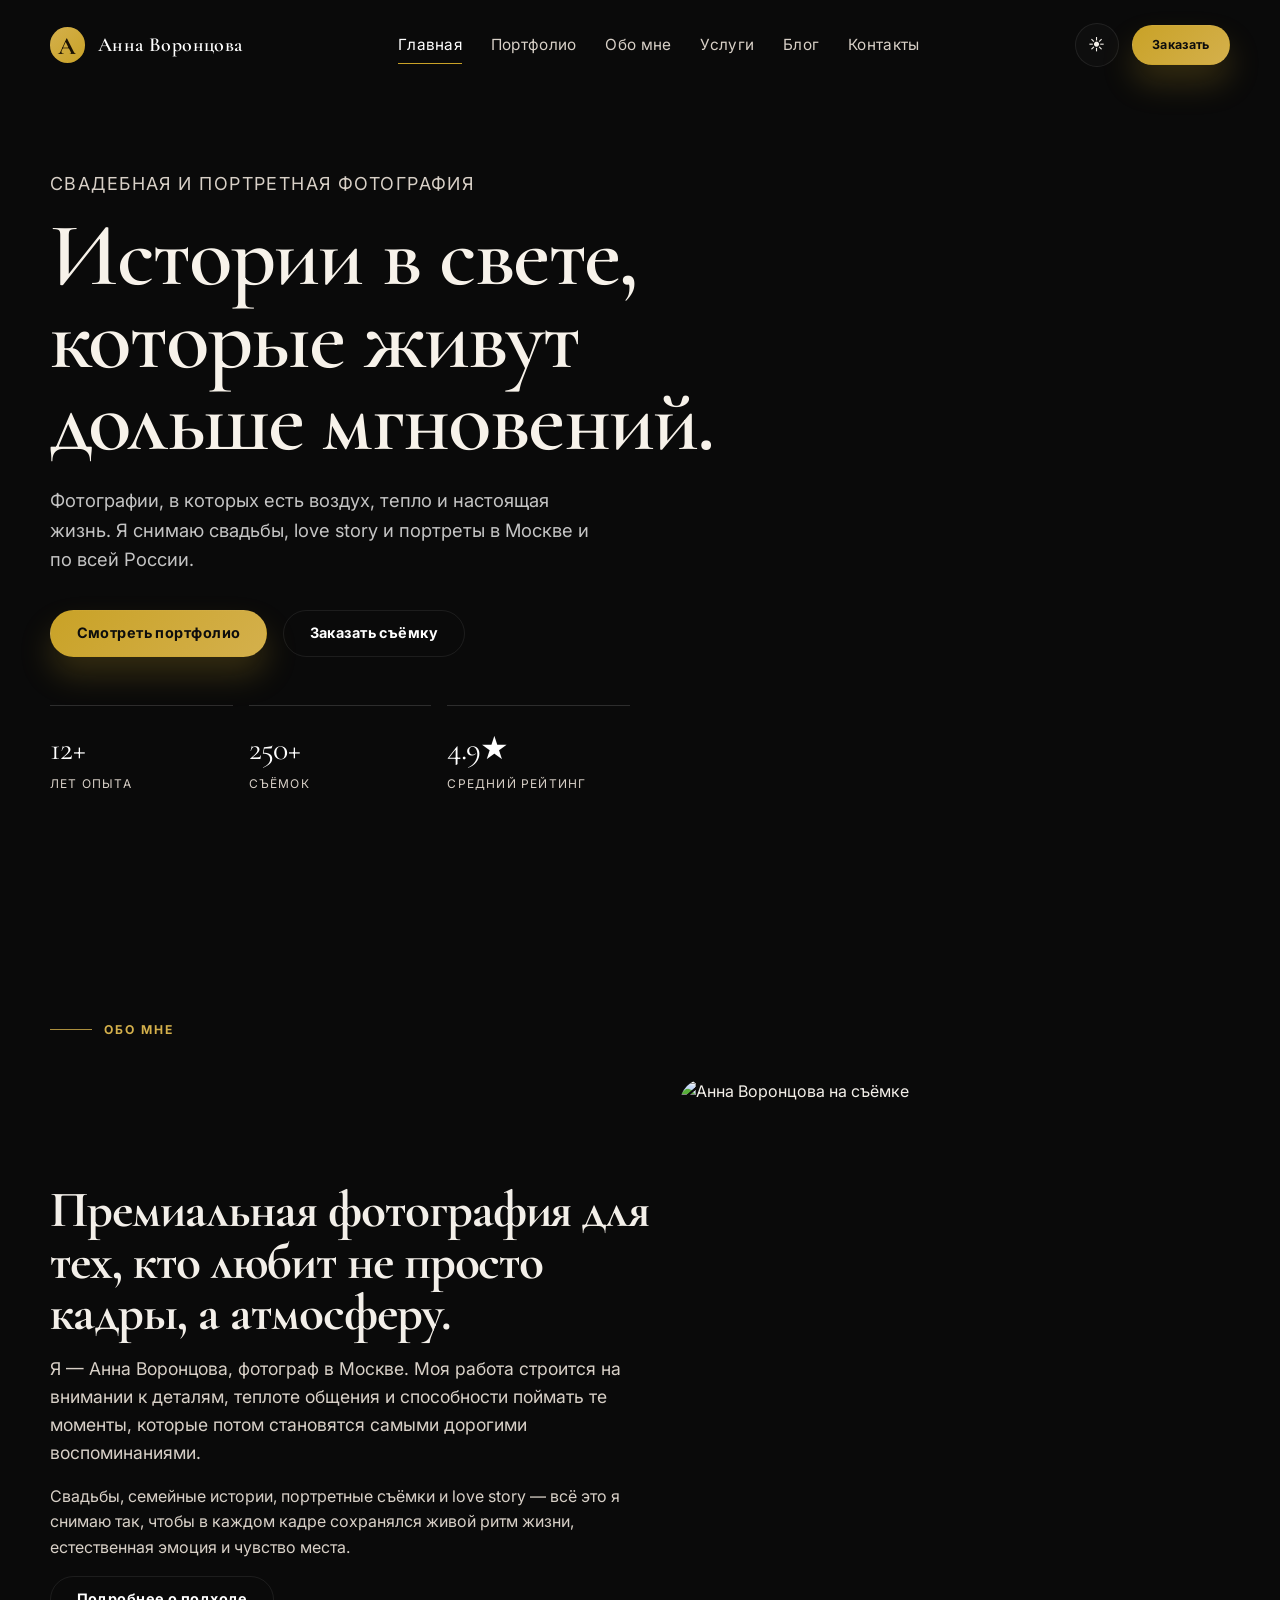
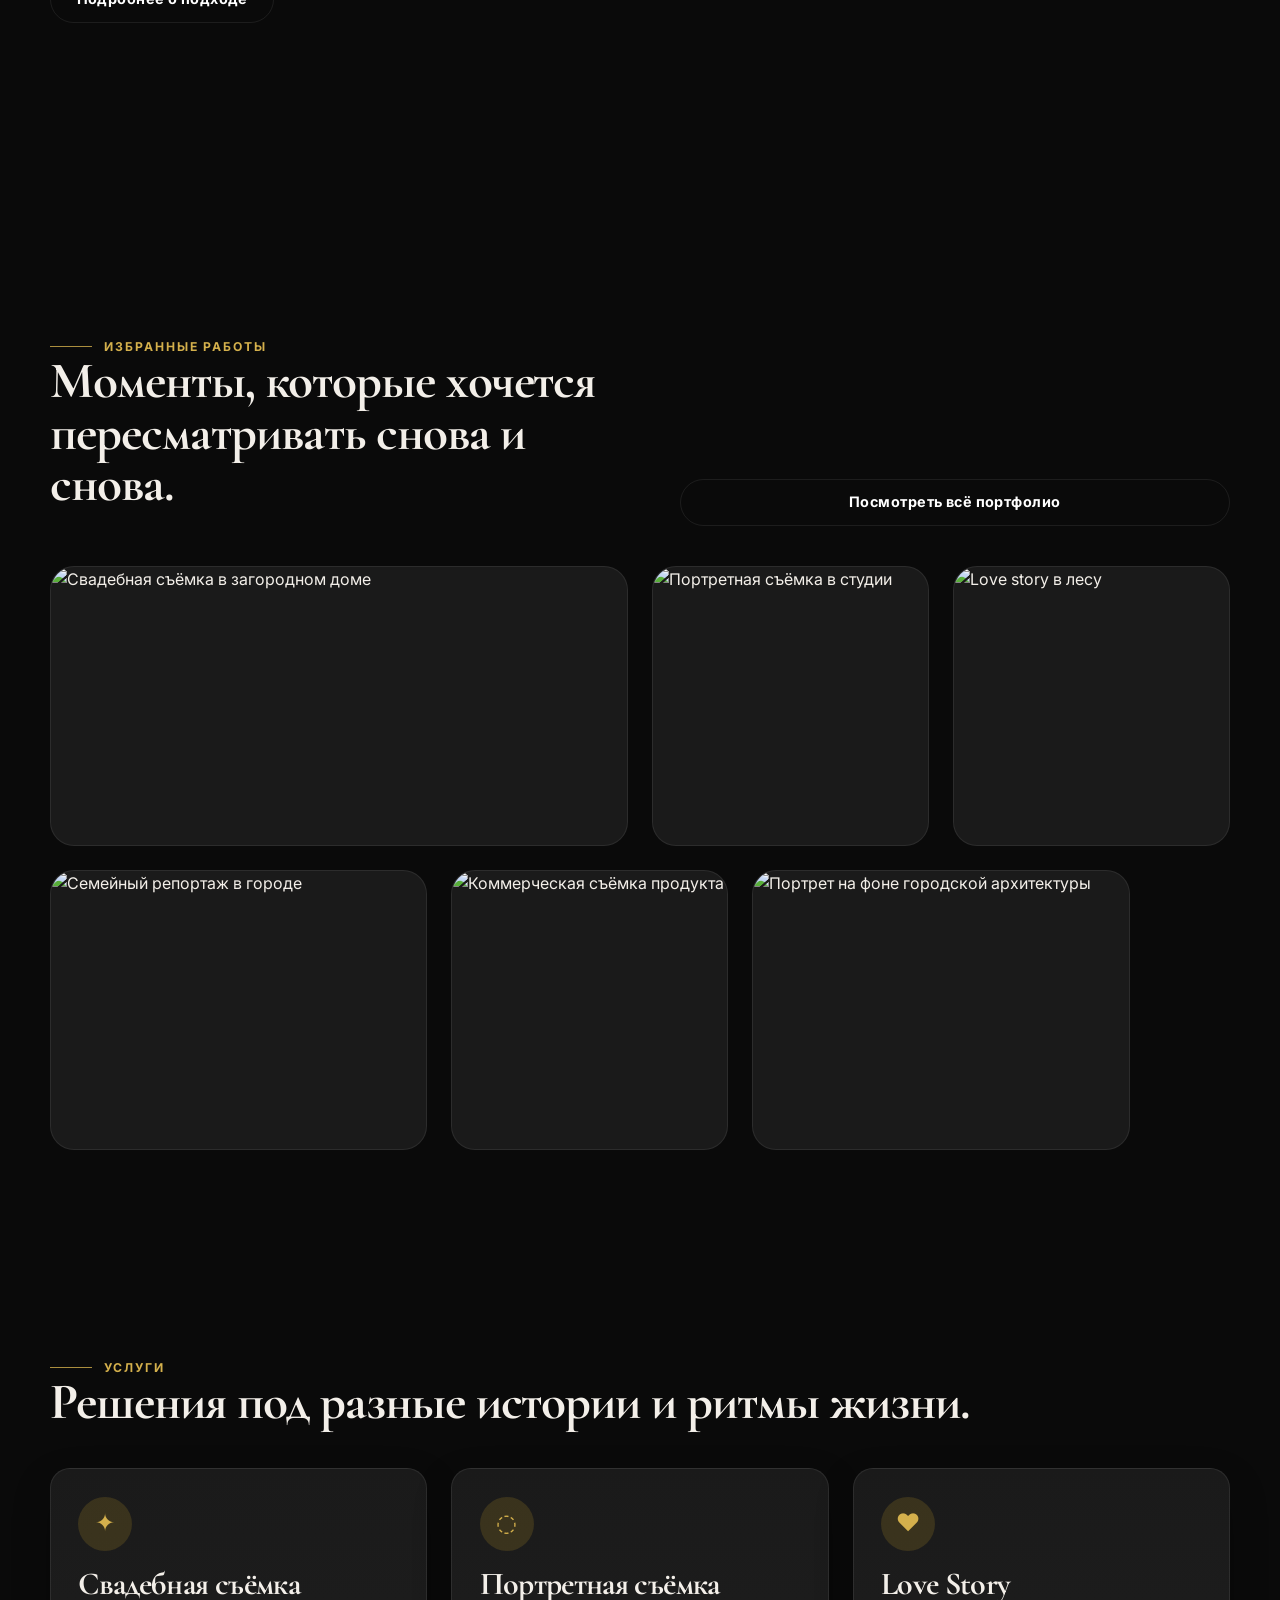
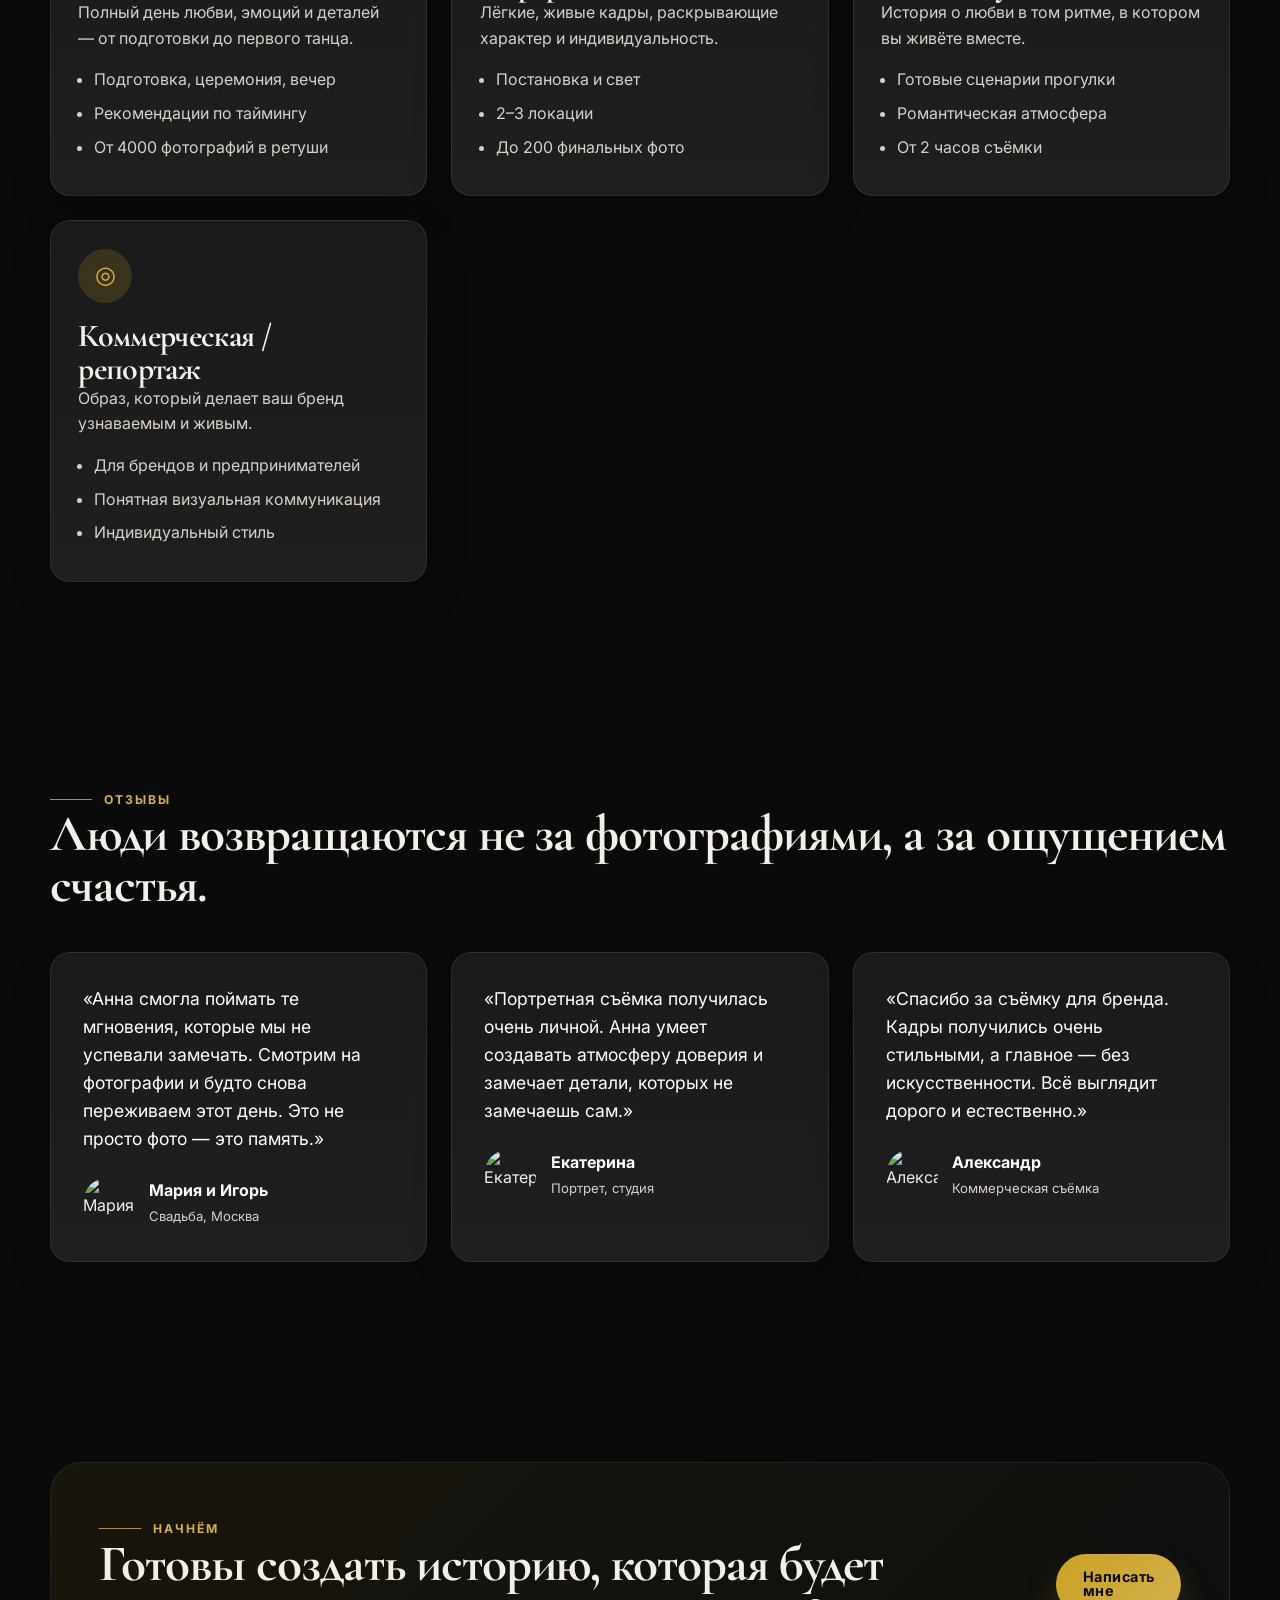
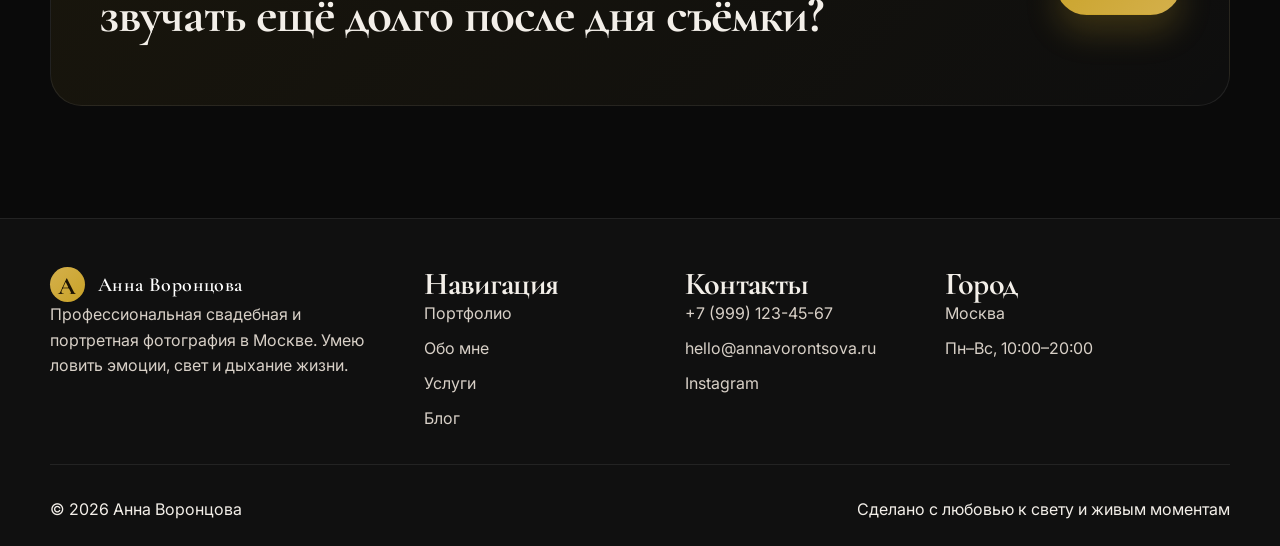
==== site/index.html @ dc94015c "Finally" ====
<!DOCTYPE html>
<html lang="ru">
  <head>
    <meta charset="UTF-8" />
    <meta name="viewport" content="width=device-width, initial-scale=1.0" />
    <meta name="description" content="Анна Воронцова — профессиональный фотограф в Москве. Свадебная и портретная фотография, love story, репортажи для семьи, бизнеса и брендов." />
    <meta name="theme-color" content="#0a0a0a" />
    <meta property="og:title" content="Анна Воронцова | Профессиональный фотограф" />
    <meta property="og:description" content="Премиальная свадебная и портретная фотография в Москве." />
    <meta property="og:type" content="website" />
    <meta property="og:image" content="https://picsum.photos/id/1005/1200/800" />
    <meta name="twitter:card" content="summary_large_image" />
    <title>Анна Воронцова | Фотограф</title>
    <link rel="preconnect" href="https://fonts.googleapis.com" />
    <link rel="preconnect" href="https://fonts.gstatic.com" crossorigin />
    <link href="https://fonts.googleapis.com/css2?family=Cormorant+Garamond:wght@400;500;600;700&family=Inter:wght@400;500;600;700;800&display=swap" rel="stylesheet" />
    <link rel="stylesheet" href="css/styles.css" />
  </head>
  <body>
    <header class="site-header">
      <div class="container">
        <a class="brand" href="index.html" aria-label="Анна Воронцова, главная страница">
          <span class="brand-mark">A</span>
          <span>Анна Воронцова</span>
        </a>

        <button class="mobile-toggle" type="button" aria-label="Открыть меню" aria-expanded="false">☰</button>

        <nav class="site-nav" aria-label="Главное меню">
          <a class="active" href="index.html">Главная</a>
          <a href="portfolio.html">Портфолио</a>
          <a href="about.html">Обо мне</a>
          <a href="services.html">Услуги</a>
          <a href="blog.html">Блог</a>
          <a href="contact.html">Контакты</a>
        </nav>

        <div class="nav-actions">
          <button class="theme-toggle" type="button" aria-label="Переключить тему">☀</button>
          <a class="btn btn-primary btn-small" href="contact.html">Заказать</a>
        </div>
      </div>
    </header>

    <main>
      <section class="hero" aria-labelledby="hero-title">
        <div class="hero-media" aria-hidden="true"></div>
        <div class="container">
          <div class="hero-content reveal">
            <div class="hero-copy">Свадебная и портретная фотография</div>
            <h1 class="hero-title" id="hero-title">Истории в свете,<br />которые живут дольше мгновений.</h1>
            <p class="hero-subtitle">Фотографии, в которых есть воздух, тепло и настоящая жизнь. Я снимаю свадьбы, love story и портреты в Москве и по всей России.</p>
            <div class="hero-actions">
              <a class="btn btn-primary" href="portfolio.html">Смотреть портфолио</a>
              <a class="btn btn-secondary" href="contact.html">Заказать съёмку</a>
            </div>

            <div class="hero-meta" aria-label="Статистика фотографа">
              <div class="stat">
                <span class="big-number">12+</span>
                <span class="stat-label">лет опыта</span>
              </div>
              <div class="stat">
                <span class="big-number">250+</span>
                <span class="stat-label">съёмок</span>
              </div>
              <div class="stat">
                <span class="big-number">4.9★</span>
                <span class="stat-label">средний рейтинг</span>
              </div>
            </div>
          </div>
        </div>
      </section>

      <section class="section">
        <div class="container">
          <div class="section-top reveal">
            <span class="eyebrow">Обо мне</span>
          </div>

          <div class="two-col reveal">
            <div>
              <h2>Премиальная фотография для тех, кто любит не просто кадры, а атмосферу.</h2>
              <p class="lead">Я — Анна Воронцова, фотограф в Москве. Моя работа строится на внимании к деталям, теплоте общения и способности поймать те моменты, которые потом становятся самыми дорогими воспоминаниями.</p>
              <p>Свадьбы, семейные истории, портретные съёмки и love story — всё это я снимаю так, чтобы в каждом кадре сохранялся живой ритм жизни, естественная эмоция и чувство места.</p>
              <a class="btn btn-secondary" href="about.html">Подробнее о подходе</a>
            </div>

            <div class="about-visual">
              <img src="https://picsum.photos/id/1005/900/1100" alt="Анна Воронцова на съёмке" loading="lazy" />
            </div>
          </div>
        </div>
      </section>

      <section class="section-sm">
        <div class="container">
          <div class="section-top reveal">
            <span class="eyebrow">Избранные работы</span>
            <div class="two-col" style="align-items: end;">
              <h2>Моменты, которые хочется пересматривать снова и снова.</h2>
              <a class="btn btn-secondary" href="portfolio.html">Посмотреть всё портфолио</a>
            </div>
          </div>

          <div class="gallery-grid reveal" aria-label="Избранные работы">
            <article class="gallery-card" data-lightbox-image="https://picsum.photos/id/1025/1200/800" data-lightbox-title="Свадьба в Подмосковье" data-lightbox-description="Деревенская церемония, спокойный вечер и тёплая атмосфера, в которой все детали дышат любовью." data-lightbox-meta="Свадьба · Подмосковье">
              <img src="https://picsum.photos/id/1025/800/1000" alt="Свадебная съёмка в загородном доме" loading="lazy" />
              <div class="gallery-overlay">
                <strong>Свадьба в Подмосковье</strong>
                <span>Свадьбы</span>
              </div>
            </article>

            <article class="gallery-card" data-lightbox-image="https://picsum.photos/id/1032/1200/800" data-lightbox-title="Портрет в студии" data-lightbox-description="Лёгкая студийная постановка с мягким светом и глубокой, почти кинематографичной эмоциональностью." data-lightbox-meta="Портрет · Студия">
              <img src="https://picsum.photos/id/1032/800/1000" alt="Портретная съёмка в студии" loading="lazy" />
              <div class="gallery-overlay">
                <strong>Портрет в студии</strong>
                <span>Портреты</span>
              </div>
            </article>

            <article class="gallery-card" data-lightbox-image="https://picsum.photos/id/1043/1200/800" data-lightbox-title="Love story на рассвете" data-lightbox-description="Утренний свет, лёгкая ветер и момент, когда кажется, что время остановилось." data-lightbox-meta="Love story · Рассвет">
              <img src="https://picsum.photos/id/1043/800/1000" alt="Love story в лесу" loading="lazy" />
              <div class="gallery-overlay">
                <strong>Love story</strong>
                <span>Романтическая съёмка</span>
              </div>
            </article>

            <article class="gallery-card" data-lightbox-image="https://picsum.photos/id/1011/1200/800" data-lightbox-title="Тёплый репортаж" data-lightbox-description="Семейная прогулка в центре города с живыми разговорами, улыбками и мелкими чудесами дня." data-lightbox-meta="Репортаж · Москва">
              <img src="https://picsum.photos/id/1011/800/1000" alt="Семейный репортаж в городе" loading="lazy" />
              <div class="gallery-overlay">
                <strong>Тёплый репортаж</strong>
                <span>Семья</span>
              </div>
            </article>

            <article class="gallery-card" data-lightbox-image="https://picsum.photos/id/1060/1200/800" data-lightbox-title="Коммерческая съёмка" data-lightbox-description="Кадры для марки, в которых чувствуется стиль, атмосфера и уверенность бренда." data-lightbox-meta="Коммерция · Бренд">
              <img src="https://picsum.photos/id/1060/800/1000" alt="Коммерческая съёмка продукта" loading="lazy" />
              <div class="gallery-overlay">
                <strong>Коммерческая съёмка</strong>
                <span>Коммерция</span>
              </div>
            </article>

            <article class="gallery-card" data-lightbox-image="https://picsum.photos/id/1074/1200/800" data-lightbox-title="Городской портрет" data-lightbox-description="Мягкий вечерний свет и совсем немного магии, чтобы образ получился чувственным и живым." data-lightbox-meta="Портрет · Город">
              <img src="https://picsum.photos/id/1074/800/1000" alt="Портрет на фоне городской архитектуры" loading="lazy" />
              <div class="gallery-overlay">
                <strong>Городской портрет</strong>
                <span>Портреты</span>
              </div>
            </article>
          </div>
        </div>
      </section>

      <section class="section">
        <div class="container">
          <div class="section-top reveal">
            <span class="eyebrow">Услуги</span>
            <h2>Решения под разные истории и ритмы жизни.</h2>
          </div>

          <div class="service-grid reveal">
            <article class="service-card">
              <div class="icon">✦</div>
              <h3>Свадебная съёмка</h3>
              <p>Полный день любви, эмоций и деталей — от подготовки до первого танца.</p>
              <ul>
                <li>Подготовка, церемония, вечер</li>
                <li>Рекомендации по таймингу</li>
                <li>От 4000 фотографий в ретуши</li>
              </ul>
            </article>

            <article class="service-card">
              <div class="icon">◌</div>
              <h3>Портретная съёмка</h3>
              <p>Лёгкие, живые кадры, раскрывающие характер и индивидуальность.</p>
              <ul>
                <li>Постановка и свет</li>
                <li>2–3 локации</li>
                <li>До 200 финальных фото</li>
              </ul>
            </article>

            <article class="service-card">
              <div class="icon">❤</div>
              <h3>Love Story</h3>
              <p>История о любви в том ритме, в котором вы живёте вместе.</p>
              <ul>
                <li>Готовые сценарии прогулки</li>
                <li>Романтическая атмосфера</li>
                <li>От 2 часов съёмки</li>
              </ul>
            </article>

            <article class="service-card">
              <div class="icon">◎</div>
              <h3>Коммерческая / репортаж</h3>
              <p>Образ, который делает ваш бренд узнаваемым и живым.</p>
              <ul>
                <li>Для брендов и предпринимателей</li>
                <li>Понятная визуальная коммуникация</li>
                <li>Индивидуальный стиль</li>
              </ul>
            </article>
          </div>
        </div>
      </section>

      <section class="section-sm">
        <div class="container">
          <div class="section-top reveal">
            <span class="eyebrow">Отзывы</span>
            <h2>Люди возвращаются не за фотографиями, а за ощущением счастья.</h2>
          </div>

          <div class="testimonials-grid reveal">
            <article class="testimonial-card">
              <p class="quote">«Анна смогла поймать те мгновения, которые мы не успевали замечать. Смотрим на фотографии и будто снова переживаем этот день. Это не просто фото — это память.»</p>
              <div class="person">
                <img src="https://picsum.photos/id/1001/200/200" alt="Мария и Игорь" loading="lazy" />
                <div>
                  <strong>Мария и Игорь</strong>
                  <span>Свадьба, Москва</span>
                </div>
              </div>
            </article>

            <article class="testimonial-card">
              <p class="quote">«Портретная съёмка получилась очень личной. Анна умеет создавать атмосферу доверия и замечает детали, которых не замечаешь сам.»</p>
              <div class="person">
                <img src="https://picsum.photos/id/1003/200/200" alt="Екатерина" loading="lazy" />
                <div>
                  <strong>Екатерина</strong>
                  <span>Портрет, студия</span>
                </div>
              </div>
            </article>

            <article class="testimonial-card">
              <p class="quote">«Спасибо за съёмку для бренда. Кадры получились очень стильными, а главное — без искусственности. Всё выглядит дорого и естественно.»</p>
              <div class="person">
                <img src="https://picsum.photos/id/1018/200/200" alt="Александр" loading="lazy" />
                <div>
                  <strong>Александр</strong>
                  <span>Коммерческая съёмка</span>
                </div>
              </div>
            </article>
          </div>
        </div>
      </section>

      <section class="section">
        <div class="container reveal">
          <div class="cta-box">
            <div>
              <span class="eyebrow">Начнём</span>
              <h2>Готовы создать историю, которая будет звучать ещё долго после дня съёмки?</h2>
            </div>
            <a class="btn btn-primary" href="contact.html">Написать мне</a>
          </div>
        </div>
      </section>
    </main>

    <footer class="site-footer">
      <div class="container">
        <div class="footer-grid">
          <div>
            <a class="brand" href="index.html" aria-label="Главная">
              <span class="brand-mark">A</span>
              <span>Анна Воронцова</span>
            </a>
            <p>Профессиональная свадебная и портретная фотография в Москве. Умею ловить эмоции, свет и дыхание жизни.</p>
          </div>

          <div>
            <h3>Навигация</h3>
            <ul class="footer-list">
              <li><a href="portfolio.html">Портфолио</a></li>
              <li><a href="about.html">Обо мне</a></li>
              <li><a href="services.html">Услуги</a></li>
              <li><a href="blog.html">Блог</a></li>
            </ul>
          </div>

          <div>
            <h3>Контакты</h3>
            <ul class="footer-list">
              <li><a href="tel:+79991234567">+7 (999) 123-45-67</a></li>
              <li><a href="mailto:hello@annavorontsova.ru">hello@annavorontsova.ru</a></li>
              <li><a href="https://instagram.com/anna.vorontsova.photo" target="_blank" rel="noreferrer">Instagram</a></li>
            </ul>
          </div>

          <div>
            <h3>Город</h3>
            <ul class="footer-list">
              <li><span>Москва</span></li>
              <li><span>Пн–Вс, 10:00–20:00</span></li>
            </ul>
          </div>
        </div>

        <div class="meta-row">
          <span>© <span id="currentYear">2026</span> Анна Воронцова</span>
          <span>Сделано с любовью к свету и живым моментам</span>
        </div>
      </div>
    </footer>

    <button class="scroll-top" type="button" aria-label="Наверх">↑</button>

    <div class="lightbox" id="lightbox" role="dialog" aria-modal="true" aria-label="Просмотр фотографии">
      <button class="lightbox-close" id="lightboxClose" type="button" aria-label="Закрыть">✕</button>
      <div class="lightbox-panel">
        <img src="" alt="" />
        <div class="lightbox-copy">
          <div class="meta" data-lightbox-meta>Съёмка</div>
          <h3 data-lightbox-title>Название</h3>
          <p data-lightbox-description>Описание.</p>
          <div class="lightbox-actions">
            <a class="btn btn-primary btn-small" href="contact.html?type=wedding">Заказать похожую</a>
          </div>
        </div>
      </div>
      <div class="lightbox-nav">
        <button id="lightboxPrev" type="button" aria-label="Предыдущее фото">←</button>
        <button id="lightboxNext" type="button" aria-label="Следующее фото">→</button>
      </div>
    </div>

    <script src="js/main.js"></script>
    <script type="application/ld+json">
      {
        "@context": "https://schema.org",
        "@type": "ProfessionalService",
        "name": "Анна Воронцова",
        "image": "https://picsum.photos/id/1005/1200/800",
        "telephone": "+79991234567",
        "email": "hello@annavorontsova.ru",
        "address": {
          "@type": "PostalAddress",
          "addressLocality": "Москва",
          "addressCountry": "RU"
        },
        "areaServed": "Москва",
        "priceRange": "от 25000 ₽",
        "url": "https://annavorontsova.ru",
        "sameAs": [
          "https://instagram.com/anna.vorontsova.photo"
        ],
        "description": "Профессиональный фотограф в Москве: свадебная и портретная фотография, love story, коммерческая съёмка.",
        "founder": {
          "@type": "Person",
          "name": "Анна Воронцова"
        }
      }
    </script>
  </body>
</html>
---- site/css/styles.css ----
:root {
  --bg: #0a0a0a;
  --bg-strong: #111111;
  --bg-soft: #171717;
  --panel: rgba(255, 255, 255, 0.03);
  --panel-strong: rgba(255, 255, 255, 0.05);
  --card: #1a1a1a;
  --card-2: #1f1f1f;
  --text: #f3efe9;
  --text-strong: #ffffff;
  --muted: #d8d0c7;
  --muted-strong: #b9aea3;
  --line: rgba(255, 255, 255, 0.08);
  --shadow: 0 30px 80px rgba(0, 0, 0, 0.35);
  --shadow-soft: 0 16px 38px rgba(0, 0, 0, 0.24);
  --accent: #c9a227;
  --accent-strong: #d4b04c;
  --accent-soft: rgba(201, 162, 39, 0.18);
  --success: #64c38d;
  --danger: #ff7c7c;
  --white: #ffffff;
  --black: #0a0a0a;
  --container: min(1180px, calc(100% - 2rem));
}

body.theme-light {
  --bg: #f5f1eb;
  --bg-strong: #fffdfb;
  --bg-soft: #f0e7df;
  --panel: rgba(20, 20, 20, 0.03);
  --panel-strong: rgba(17, 17, 17, 0.06);
  --card: #f8f5f2;
  --card-2: #f1ece6;
  --text: #1a1714;
  --text-strong: #0f0f0f;
  --muted: #4c463f;
  --muted-strong: #665d54;
  --line: rgba(18, 18, 18, 0.08);
  --shadow: 0 28px 74px rgba(30, 18, 10, 0.12);
  --shadow-soft: 0 12px 28px rgba(30, 18, 10, 0.08);
  --accent-soft: rgba(201, 162, 39, 0.12);
}

html {
  scroll-behavior: smooth;
}

* {
  box-sizing: border-box;
}

body {
  margin: 0;
  font-family: 'Inter', sans-serif;
  background: var(--bg);
  color: var(--text);
  line-height: 1.6;
  transition: background-color 0.35s ease, color 0.35s ease;
}

img {
  max-width: 100%;
  display: block;
}

a {
  color: inherit;
  text-decoration: none;
}

button,
input,
select,
textarea {
  font: inherit;
}

button {
  cursor: pointer;
}

.container {
  width: var(--container);
  margin: 0 auto;
}

.section {
  padding: 7rem 0;
}

.section-sm {
  padding: 5.5rem 0;
}

.section-top {
  margin-bottom: 2.5rem;
}

.eyebrow {
  display: inline-flex;
  align-items: center;
  gap: 0.75rem;
  color: var(--accent-strong);
  text-transform: uppercase;
  font-size: 0.76rem;
  letter-spacing: 0.16em;
  font-weight: 700;
}

.eyebrow::before {
  content: '';
  width: 42px;
  height: 1px;
  background: currentColor;
  opacity: 0.8;
}

h1,
h2,
h3,
h4,
.brand,
.hero-title,
.page-title,
.big-number {
  font-family: 'Cormorant Garamond', serif;
  letter-spacing: -0.02em;
  margin: 0;
}

h1,
.hero-title,
.page-title {
  font-size: clamp(3.2rem, 7vw, 7rem);
  line-height: 0.92;
  font-weight: 600;
}

h2 {
  font-size: clamp(2.35rem, 4vw, 4rem);
  line-height: 1;
  margin-bottom: 1rem;
}

h3 {
  font-size: clamp(1.9rem, 2.5vw, 2.6rem);
  line-height: 1.05;
}

p {
  margin: 0 0 1rem;
  color: var(--muted);
}

p.lead {
  font-size: 1.1rem;
  color: var(--muted);
}

.site-header {
  position: fixed;
  top: 0;
  left: 0;
  width: 100%;
  z-index: 50;
  transition: background-color 0.3s ease, border-color 0.3s ease, box-shadow 0.3s ease, backdrop-filter 0.3s ease;
}

.site-header::before {
  content: '';
  position: absolute;
  inset: 0;
  background: rgba(10, 10, 10, 0.26);
  backdrop-filter: blur(18px);
  opacity: 0;
  transition: opacity 0.3s ease;
}

.site-header.scrolled::before,
.site-header.nav-open::before {
  opacity: 1;
}

body.theme-light .site-header::before {
  background: rgba(245, 241, 235, 0.54);
}

.site-header .container {
  position: relative;
  z-index: 1;
  display: flex;
  align-items: center;
  justify-content: space-between;
  gap: 1.25rem;
  min-height: 90px;
  transition: min-height 0.3s ease;
}

.site-header.scrolled .container {
  min-height: 76px;
}

.brand {
  display: inline-flex;
  align-items: center;
  gap: 0.8rem;
  font-size: 1.25rem;
  letter-spacing: 0.02em;
  font-weight: 600;
}

.brand-mark {
  display: inline-grid;
  place-items: center;
  width: 2.2rem;
  height: 2.2rem;
  border-radius: 50%;
  background: linear-gradient(135deg, var(--accent-strong), var(--accent));
  color: #1b1204;
  font-family: 'Cormorant Garamond', serif;
  font-size: 1.55rem;
  font-weight: 700;
}

.brand span:last-child {
  color: var(--text-strong);
}

.site-nav {
  display: flex;
  align-items: center;
  gap: 1.8rem;
}

.site-nav a {
  position: relative;
  color: var(--muted);
  font-size: 0.96rem;
  letter-spacing: 0.02em;
  transition: color 0.2s ease;
}

.site-nav a::after {
  content: '';
  position: absolute;
  left: 0;
  bottom: -0.45rem;
  width: 100%;
  height: 1px;
  background: var(--accent);
  transform: scaleX(0);
  transform-origin: center;
  transition: transform 0.25s ease;
}

.site-nav a:hover,
.site-nav a.active {
  color: var(--text-strong);
}

.site-nav a:hover::after,
.site-nav a.active::after {
  transform: scaleX(1);
}

.nav-actions {
  display: flex;
  align-items: center;
  gap: 0.8rem;
}

.theme-toggle,
.mobile-toggle {
  width: 44px;
  height: 44px;
  display: inline-grid;
  place-items: center;
  border-radius: 50%;
  border: 1px solid var(--line);
  background: rgba(255, 255, 255, 0.02);
  color: var(--text);
  transition: transform 0.25s ease, border-color 0.25s ease, background 0.25s ease;
}

.theme-toggle:hover,
.mobile-toggle:hover,
.btn:hover,
.gallery-card:hover .gallery-overlay,
.filter-btn:hover {
  transform: translateY(-2px);
}

.mobile-toggle {
  display: none;
}

.btn {
  display: inline-flex;
  align-items: center;
  justify-content: center;
  gap: 0.7rem;
  padding: 0.95rem 1.6rem;
  border-radius: 999px;
  border: 1px solid transparent;
  line-height: 1;
  font-size: 0.9rem;
  font-weight: 700;
  letter-spacing: 0.03em;
  transition: transform 0.25s ease, background-color 0.25s ease, border-color 0.25s ease, box-shadow 0.25s ease;
}

.btn-small {
  padding: 0.8rem 1.2rem;
  font-size: 0.78rem;
}

.btn-primary {
  background: linear-gradient(135deg, var(--accent), var(--accent-strong));
  color: #0d0d0d;
  box-shadow: 0 18px 32px rgba(201, 162, 39, 0.22);
}

.btn-primary:hover {
  box-shadow: 0 22px 42px rgba(201, 162, 39, 0.28);
}

.btn-secondary {
  background: transparent;
  border-color: var(--line);
  color: var(--text-strong);
}

.btn-secondary:hover {
  background: var(--panel);
}

.hero {
  position: relative;
  min-height: 100vh;
  display: flex;
  align-items: center;
  overflow: hidden;
  background: var(--bg);
}

.hero::before {
  content: '';
  position: absolute;
  inset: 0;
  background: linear-gradient(90deg, rgba(10, 10, 10, 0.78), rgba(10, 10, 10, 0.35), rgba(10, 10, 10, 0.55));
}

body.theme-light .hero::before {
  background: linear-gradient(90deg, rgba(15, 15, 15, 0.64), rgba(15, 15, 15, 0.26), rgba(15, 15, 15, 0.45));
}

.hero-media {
  position: absolute;
  inset: 0;
  background-image: url('https://picsum.photos/id/1015/1800/1200');
  background-size: cover;
  background-position: center;
  transform: scale(1.08);
  filter: saturate(0.9) contrast(1.08);
}

.hero-content {
  position: relative;
  z-index: 1;
  width: min(700px, 100%);
  padding-top: 7rem;
  padding-bottom: 3rem;
}

.hero-copy {
  font-size: 1.12rem;
  letter-spacing: 0.08em;
  color: var(--muted);
  text-transform: uppercase;
  margin-bottom: 1rem;
}

.hero-title {
  margin-bottom: 1.5rem;
  color: #f7f2ea;
}

.hero-subtitle {
  font-size: 1.15rem;
  max-width: 34rem;
  color: rgba(255, 255, 255, 0.76);
}

.hero-actions {
  display: flex;
  flex-wrap: wrap;
  gap: 1rem;
  margin-top: 2.2rem;
}

.hero-meta {
  display: grid;
  grid-template-columns: repeat(3, minmax(110px, 1fr));
  gap: 1rem;
  margin-top: 3rem;
  max-width: 580px;
}

.stat {
  border-top: 1px solid rgba(255, 255, 255, 0.14);
  padding-top: 1.1rem;
}

.big-number {
  display: block;
  font-size: clamp(2rem, 2vw, 2.8rem);
  color: var(--text-strong);
}

.stat-label {
  display: block;
  color: var(--muted);
  font-size: 0.75rem;
  letter-spacing: 0.1em;
  text-transform: uppercase;
}

.page-hero {
  position: relative;
  min-height: 58vh;
  padding-top: 9rem;
  display: flex;
  align-items: end;
  background: radial-gradient(circle at top, rgba(190, 158, 68, 0.12), transparent 50%), var(--bg-strong);
}

.page-hero .container {
  position: relative;
  z-index: 1;
  padding-bottom: 4rem;
}

.page-hero::before {
  content: '';
  position: absolute;
  inset: 0;
  background-image: url('https://picsum.photos/id/1040/1500/900');
  background-size: cover;
  background-position: center;
  opacity: 0.38;
}

.page-hero::after {
  content: '';
  position: absolute;
  inset: 0;
  background: linear-gradient(180deg, rgba(10, 10, 10, 0.35), rgba(10, 10, 10, 0.72));
}

body.theme-light .page-hero::after {
  background: linear-gradient(180deg, rgba(245, 241, 235, 0.3), rgba(245, 241, 235, 0.92));
}

.page-title-wrap {
  max-width: 700px;
}

.page-kicker {
  display: inline-block;
  margin-bottom: 1rem;
  color: var(--muted);
  letter-spacing: 0.14em;
  text-transform: uppercase;
  font-size: 0.72rem;
}

.grid,
.two-col,
.info-grid,
.service-grid,
.testimonials-grid,
.blog-grid,
.contact-grid,
.timeline,
.gallery-grid,
.portfolio-grid,
.pricing-grid,
.meta-grid {
  display: grid;
  gap: 1.5rem;
}

.two-col {
  grid-template-columns: 1.1fr 1fr;
  align-items: center;
}

.info-grid {
  grid-template-columns: repeat(3, minmax(0, 1fr));
}

.card,
.feature-card,
.service-card,
.testimonial-card,
.article-card,
.contact-panel,
.package-card,
.image-panel,
.bio-card,
.timeline-item {
  background: linear-gradient(180deg, var(--card), var(--card-2));
  border: 1px solid var(--line);
  box-shadow: var(--shadow-soft);
}

.about-panel,
.bio-card,
.package-card,
.contact-panel,
.image-panel {
  border-radius: 1.5rem;
  overflow: hidden;
}

.about-visual {
  position: relative;
  min-height: 650px;
  border-radius: 1.5rem;
  overflow: hidden;
}

.about-visual img {
  width: 100%;
  height: 100%;
  object-fit: cover;
}

.signoff {
  font-family: 'Cormorant Garamond', serif;
  font-size: clamp(2rem, 3vw, 3rem);
  color: var(--text-strong);
}

.gallery-grid,
.portfolio-grid {
  grid-template-columns: repeat(12, minmax(0, 1fr));
}

.gallery-card,
.portfolio-item {
  position: relative;
  display: block;
  overflow: hidden;
  border-radius: 1.5rem;
  border: 1px solid var(--line);
  background: var(--card);
  min-height: 280px;
  cursor: pointer;
}

.gallery-card img,
.portfolio-item img {
  width: 100%;
  height: 100%;
  object-fit: cover;
  transition: transform 0.8s cubic-bezier(0.2, 0.8, 0.2, 1), filter 0.6s ease;
}

.gallery-card:hover img,
.portfolio-item:hover img {
  transform: scale(1.06);
  filter: saturate(1.08);
}

.gallery-card:nth-child(1),
.portfolio-item[data-span="wide"] {
  grid-column: span 6;
}

.gallery-card:nth-child(2),
.gallery-card:nth-child(3),
.gallery-card:nth-child(5),
.portfolio-item[data-span="tall"] {
  grid-column: span 3;
}

.gallery-card:nth-child(4),
.gallery-card:nth-child(6),
.album-card,
.portfolio-item[data-span="normal"] {
  grid-column: span 4;
}

.gallery-card:nth-child(7),
.gallery-card:nth-child(8),
.gallery-card:nth-child(9),
.portfolio-item[data-span="small"] {
  grid-column: span 3;
}

.gallery-overlay,
.portfolio-overlay {
  position: absolute;
  inset: 0;
  display: flex;
  flex-direction: column;
  justify-content: end;
  padding: 1.4rem;
  background: linear-gradient(180deg, rgba(0, 0, 0, 0.1), rgba(0, 0, 0, 0.72));
  color: var(--white);
  opacity: 0;
  transition: opacity 0.3s ease;
}

.gallery-card:hover .gallery-overlay,
.portfolio-item:hover .portfolio-overlay {
  opacity: 1;
}

.gallery-overlay strong,
.portfolio-overlay strong {
  font-size: 1.35rem;
  font-family: 'Cormorant Garamond', serif;
}

.gallery-overlay span,
.portfolio-overlay span {
  font-size: 0.8rem;
  letter-spacing: 0.12em;
  text-transform: uppercase;
  color: rgba(255, 255, 255, 0.8);
}

.service-grid,
.pricing-grid,
.blog-grid,
.testimonials-grid,
.meta-grid,
.contact-grid {
  grid-template-columns: repeat(3, minmax(0, 1fr));
}

.service-card,
.package-card,
.article-card,
.testimonial-card,
.contact-panel,
.image-panel {
  padding: 1.7rem;
  border-radius: 1.25rem;
}

.service-card .icon {
  width: 54px;
  height: 54px;
  display: inline-grid;
  place-items: center;
  border-radius: 50%;
  background: var(--accent-soft);
  color: var(--accent-strong);
  font-size: 1.5rem;
  margin-bottom: 1rem;
}

.service-card ul,
.package-card ul {
  padding-left: 1rem;
  margin: 1rem 0 0;
  color: var(--muted);
}

.service-card li,
.package-card li {
  margin-bottom: 0.5rem;
}

.testimonial-card {
  padding: 2rem;
}

.testimonial-card .quote {
  font-size: 1.1rem;
  color: var(--text-strong);
  margin-bottom: 1.5rem;
}

.person {
  display: flex;
  align-items: center;
  gap: 0.9rem;
}

.person img {
  width: 52px;
  height: 52px;
  border-radius: 50%;
  object-fit: cover;
}

.person strong {
  display: block;
  color: var(--text-strong);
}

.person span {
  color: var(--muted);
  font-size: 0.82rem;
}

.cta-box {
  padding: 3rem;
  border-radius: 2rem;
  border: 1px solid var(--line);
  background: linear-gradient(135deg, rgba(201, 162, 39, 0.08), rgba(255, 255, 255, 0.02));
  display: flex;
  justify-content: space-between;
  align-items: center;
  gap: 2rem;
}

.site-footer {
  background: #101010;
  border-top: 1px solid var(--line);
  padding: 3rem 0 1.5rem;
}

body.theme-light .site-footer {
  background: #f3efe9;
}

.footer-grid {
  display: grid;
  grid-template-columns: 1.2fr 0.8fr 0.8fr 1fr;
  gap: 2rem;
}

.footer-list {
  list-style: none;
  margin: 0;
  padding: 0;
}

.footer-list li + li {
  margin-top: 0.6rem;
}

.footer-list a,
.footer-list span {
  color: var(--muted);
}

.meta-row {
  display: flex;
  flex-wrap: wrap;
  align-items: center;
  justify-content: space-between;
  gap: 1rem;
  padding-top: 2rem;
  border-top: 1px solid var(--line);
  margin-top: 2rem;
}

.page-section {
  padding: 7rem 0;
}

.filter-bar {
  display: flex;
  flex-wrap: wrap;
  align-items: center;
  gap: 0.75rem;
}

.filter-btn {
  border: 1px solid var(--line);
  background: transparent;
  color: var(--text-strong);
  border-radius: 999px;
  padding: 0.8rem 1.1rem;
  font-weight: 600;
  transition: all 0.25s ease;
}

.filter-btn.is-active {
  background: var(--accent);
  border-color: var(--accent);
  color: #13110d;
}

.portfolio-item {
  min-height: 350px;
  opacity: 1;
  transform: scale(1);
  transition: opacity 0.25s ease, transform 0.25s ease;
}

.portfolio-item.is-hidden {
  display: none;
}

.portfolio-item[data-span="wide"] {
  grid-column: span 7;
}

.portfolio-item[data-span="normal"] {
  grid-column: span 5;
}

.portfolio-item[data-span="tall"] {
  grid-column: span 4;
}

.portfolio-item[data-span="small"] {
  grid-column: span 3;
}

.timeline {
  grid-template-columns: repeat(4, minmax(0, 1fr));
  position: relative;
}

.timeline::before {
  content: '';
  position: absolute;
  top: 2.1rem;
  left: 10%;
  right: 10%;
  height: 1px;
  background: linear-gradient(90deg, transparent, var(--line), transparent);
}

.timeline-item {
  position: relative;
  padding: 1.6rem 1.2rem 0;
  border-radius: 1.4rem;
  background: transparent;
  border: 1px solid var(--line);
}

.timeline-item::before {
  content: attr(data-step);
  position: absolute;
  top: -0.75rem;
  left: 1.4rem;
  width: 2.1rem;
  height: 2.1rem;
  display: grid;
  place-items: center;
  border-radius: 50%;
  background: var(--accent);
  color: #17130d;
  font-weight: 800;
}

.article-card {
  border-radius: 1.5rem;
  overflow: hidden;
}

.article-card img {
  width: 100%;
  aspect-ratio: 16 / 10;
  object-fit: cover;
}

.article-content {
  padding: 1.5rem;
}

.article-meta {
  color: var(--muted-strong);
  font-size: 0.8rem;
  letter-spacing: 0.1em;
  text-transform: uppercase;
}

.tag {
  display: inline-flex;
  align-items: center;
  padding: 0.48rem 0.8rem;
  background: var(--accent-soft);
  color: var(--accent-strong);
  border-radius: 999px;
  font-size: 0.72rem;
  letter-spacing: 0.08em;
  text-transform: uppercase;
  font-weight: 700;
}

.contact-grid {
  grid-template-columns: 1.1fr 0.9fr;
}

.contact-panel {
  padding: 2rem;
}

.form-group {
  margin-bottom: 1.1rem;
}

.input-row {
  display: grid;
  grid-template-columns: repeat(2, minmax(0, 1fr));
  gap: 1rem;
}

label {
  display: block;
  margin-bottom: 0.45rem;
  color: var(--text-strong);
  font-weight: 600;
}

input,
select,
textarea {
  width: 100%;
  border: 1px solid var(--line);
  background: rgba(255, 255, 255, 0.02);
  color: var(--text);
  border-radius: 0.9rem;
  padding: 0.9rem 1rem;
  transition: border-color 0.2s ease, box-shadow 0.2s ease;
}

body.theme-light input,
body.theme-light select,
body.theme-light textarea {
  background: rgba(17, 17, 17, 0.02);
}

input:focus,
select:focus,
textarea:focus {
  outline: none;
  border-color: rgba(201, 162, 39, 0.8);
  box-shadow: 0 0 0 4px rgba(201, 162, 39, 0.12);
}

textarea {
  min-height: 150px;
  resize: vertical;
}

.checkbox-row {
  display: flex;
  align-items: center;
  gap: 0.7rem;
}

.checkbox-row input {
  width: auto;
}

.form-status {
  min-height: 1.4rem;
  color: var(--muted);
  font-size: 0.9rem;
}

.info-list {
  list-style: none;
  margin: 0;
  padding: 0;
  display: grid;
  gap: 1.2rem;
}

.info-list li {
  padding-bottom: 1rem;
  border-bottom: 1px solid var(--line);
}

.info-list strong {
  display: block;
  margin-bottom: 0.25rem;
  color: var(--text-strong);
}

.info-list a,
.info-list span {
  color: var(--muted);
}

.map-placeholder {
  position: relative;
  min-height: 280px;
  border-radius: 1.3rem;
  overflow: hidden;
  border: 1px solid var(--line);
  background: url('https://picsum.photos/id/1033/1200/800') center/cover no-repeat;
}

.map-placeholder::before {
  content: 'Москва, Россия';
  position: absolute;
  left: 1rem;
  bottom: 1rem;
  padding: 0.55rem 0.9rem;
  border-radius: 999px;
  background: rgba(10, 10, 10, 0.7);
  color: var(--white);
  backdrop-filter: blur(12px);
}

.lightbox {
  position: fixed;
  inset: 0;
  display: flex;
  align-items: center;
  justify-content: center;
  background: rgba(5, 5, 5, 0.72);
  backdrop-filter: blur(12px);
  opacity: 0;
  visibility: hidden;
  transition: opacity 0.25s ease, visibility 0.25s ease;
  z-index: 100;
  padding: 2rem;
}

.lightbox.is-open {
  opacity: 1;
  visibility: visible;
}

.lightbox-panel {
  width: min(1100px, 100%);
  display: grid;
  grid-template-columns: 1.45fr 0.75fr;
  background: rgba(17, 17, 17, 0.88);
  border: 1px solid var(--line);
  border-radius: 1.8rem;
  overflow: hidden;
  box-shadow: var(--shadow);
}

.lightbox-panel img {
  width: 100%;
  height: 100%;
  object-fit: cover;
  background: #111;
}

.lightbox-copy {
  padding: 1.7rem;
  display: flex;
  flex-direction: column;
  gap: 1rem;
}

.lightbox-copy .meta {
  color: var(--muted-strong);
  font-size: 0.8rem;
  letter-spacing: 0.1em;
  text-transform: uppercase;
}

.lightbox-actions {
  display: flex;
  gap: 0.8rem;
  flex-wrap: wrap;
  margin-top: auto;
}

.lightbox-close {
  position: absolute;
  top: 1.25rem;
  right: 1.25rem;
  width: 44px;
  height: 44px;
  border: 1px solid var(--line);
  border-radius: 50%;
  background: rgba(10, 10, 10, 0.46);
  color: var(--text-strong);
}

.lightbox-nav {
  position: absolute;
  left: 50%;
  bottom: 1.5rem;
  transform: translateX(-50%);
  display: flex;
  gap: 0.75rem;
}

.lightbox-nav button {
  width: 48px;
  height: 48px;
  border: 1px solid var(--line);
  border-radius: 50%;
  background: rgba(17, 17, 17, 0.75);
  color: var(--text-strong);
}

.reveal {
  opacity: 0;
  transform: translateY(30px);
  transition: opacity 0.8s ease, transform 0.8s ease;
}

.reveal.is-visible {
  opacity: 1;
  transform: translateY(0);
}

.scroll-top {
  position: fixed;
  right: 1.4rem;
  bottom: 1.5rem;
  width: 52px;
  height: 52px;
  display: grid;
  place-items: center;
  border-radius: 50%;
  border: 1px solid var(--line);
  background: rgba(17, 17, 17, 0.8);
  color: var(--text-strong);
  opacity: 0;
  visibility: hidden;
  transform: translateY(16px);
  transition: all 0.25s ease;
  z-index: 26;
}

.scroll-top.visible {
  opacity: 1;
  visibility: visible;
  transform: translateY(0);
}

@media (max-width: 980px) {
  .site-nav {
    position: absolute;
    top: calc(100% + 0.75rem);
    left: 1rem;
    right: 1rem;
    display: none;
    flex-direction: column;
    align-items: flex-start;
    padding: 1.25rem;
    border: 1px solid var(--line);
    border-radius: 1.1rem;
    background: rgba(15, 15, 15, 0.88);
    backdrop-filter: blur(12px);
  }

  body.nav-open .site-nav {
    display: flex;
  }

  .site-header .container {
    min-height: 78px;
  }

  .mobile-toggle {
    display: inline-grid;
  }

  .site-nav a {
    width: 100%;
  }

  .service-grid,
  .pricing-grid,
  .blog-grid,
  .testimonials-grid,
  .meta-grid,
  .contact-grid,
  .info-grid,
  .two-col,
  .timeline,
  .footer-grid {
    grid-template-columns: 1fr 1fr;
  }

  .lightbox-panel {
    grid-template-columns: 1fr;
  }
}

@media (max-width: 720px) {
  .section,
  .page-section {
    padding: 5rem 0;
  }

  .hero {
    min-height: 86vh;
  }

  .hero-meta,
  .contact-grid,
  .service-grid,
  .pricing-grid,
  .blog-grid,
  .testimonials-grid,
  .info-grid,
  .two-col,
  .footer-grid,
  .timeline,
  .input-row {
    grid-template-columns: 1fr;
  }

  .gallery-grid,
  .portfolio-grid {
    grid-template-columns: 1fr;
  }

  .gallery-card:nth-child(n),
  .portfolio-item[data-span="wide"],
  .portfolio-item[data-span="normal"],
  .portfolio-item[data-span="tall"],
  .portfolio-item[data-span="small"] {
    grid-column: auto;
  }

  .cta-box {
    flex-direction: column;
    align-items: flex-start;
  }

  .nav-actions .btn {
    display: none;
  }
}
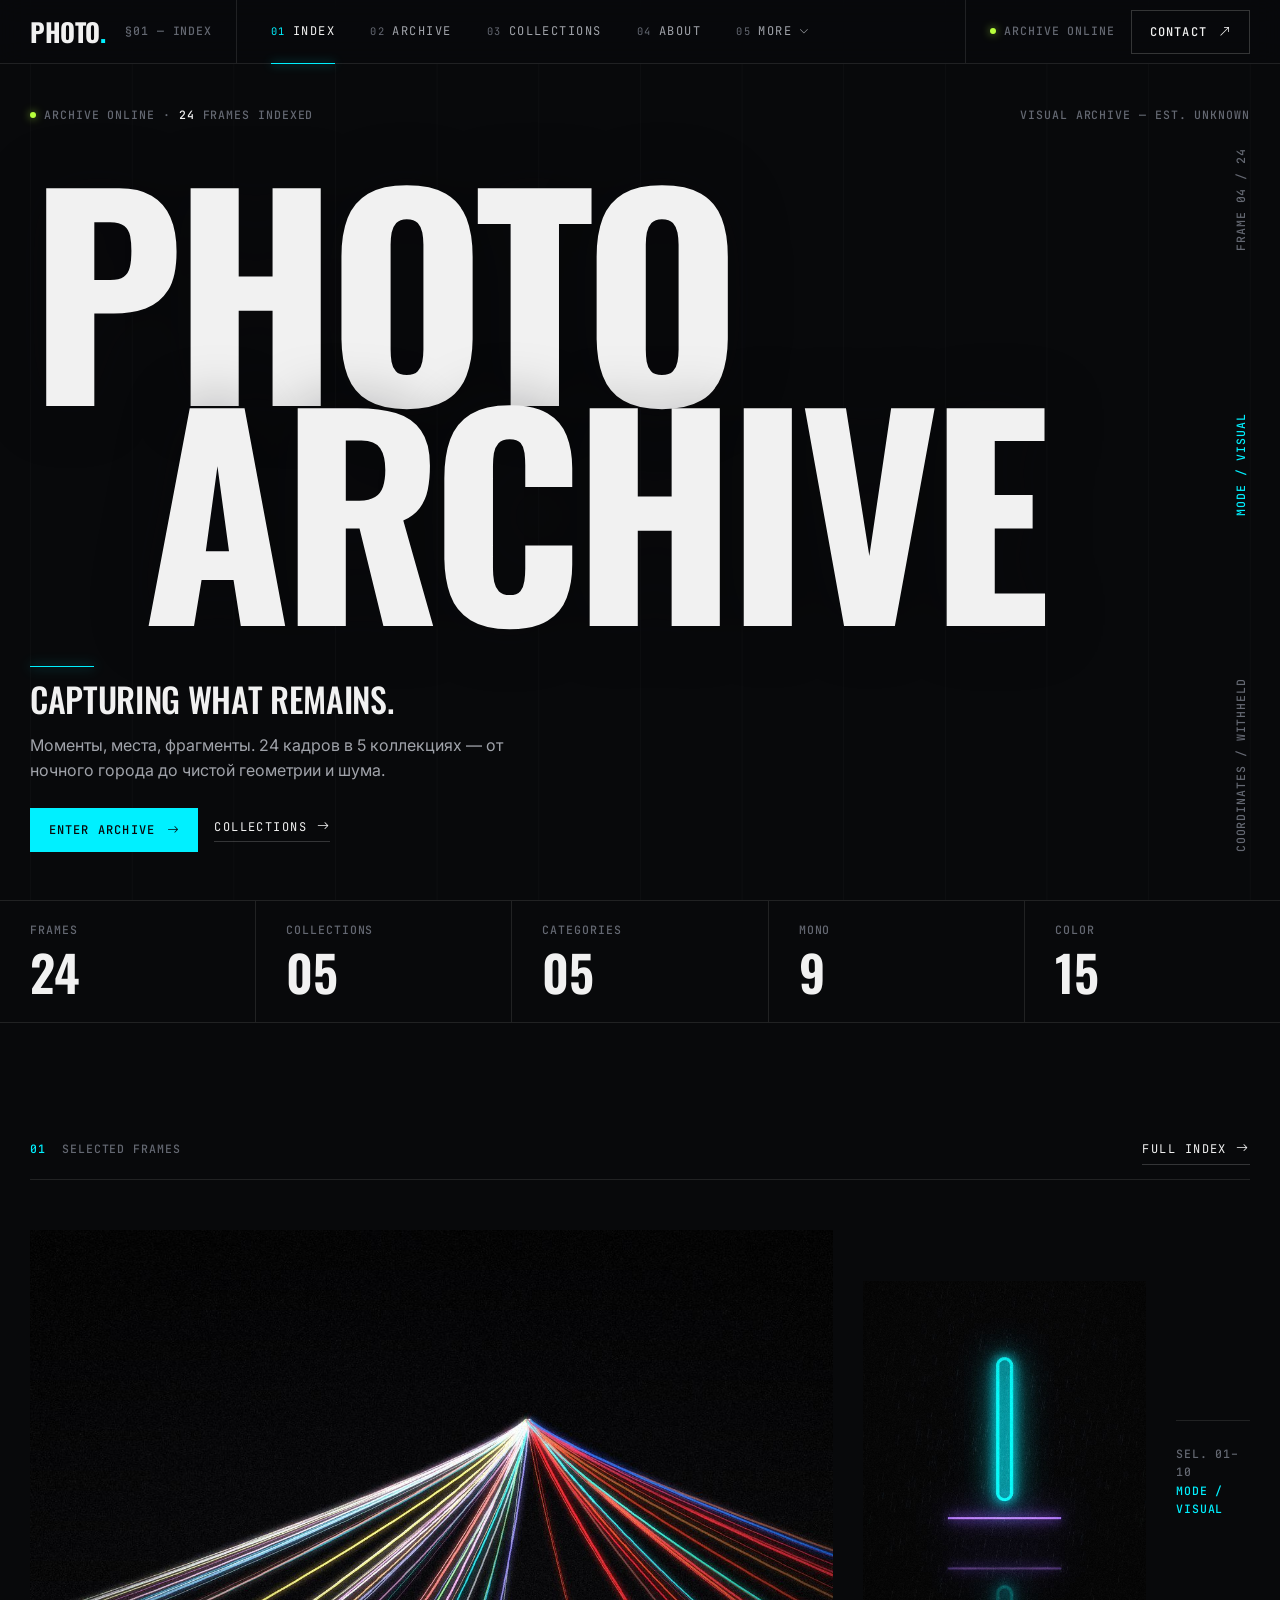
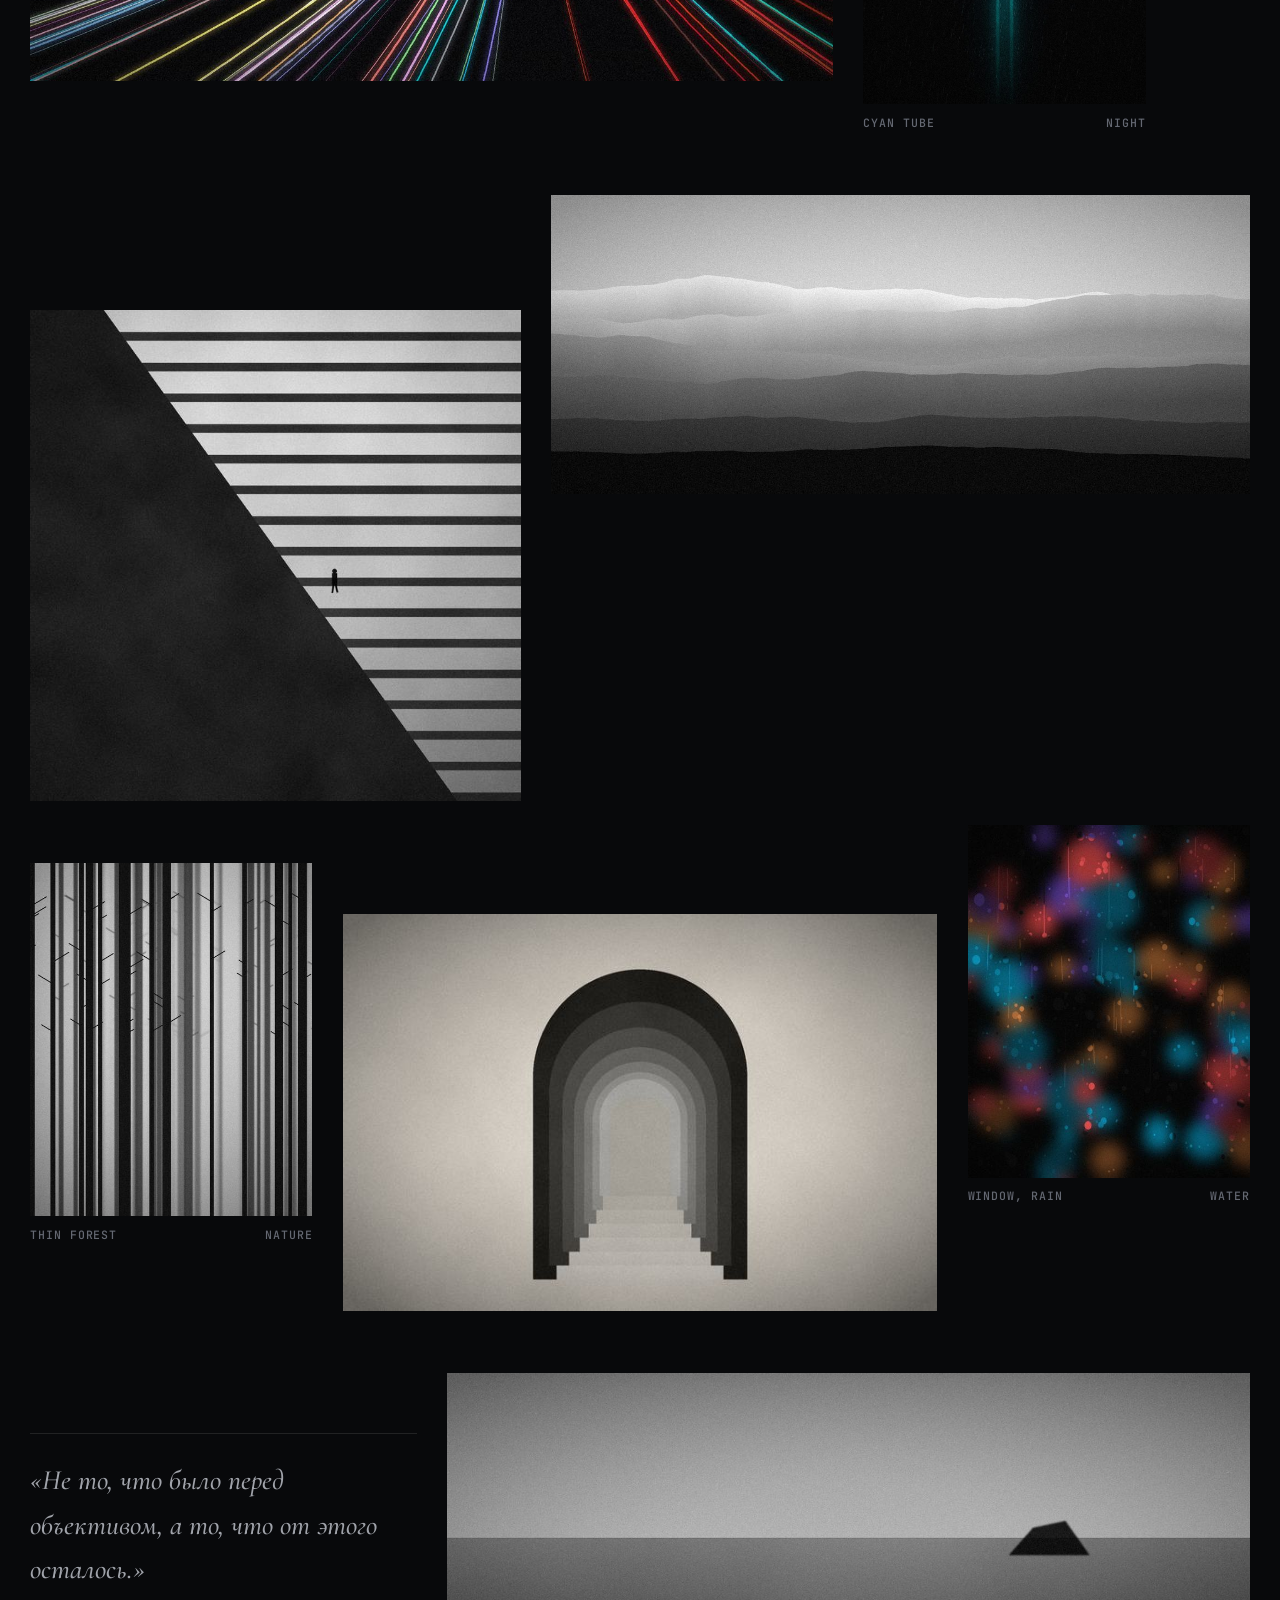
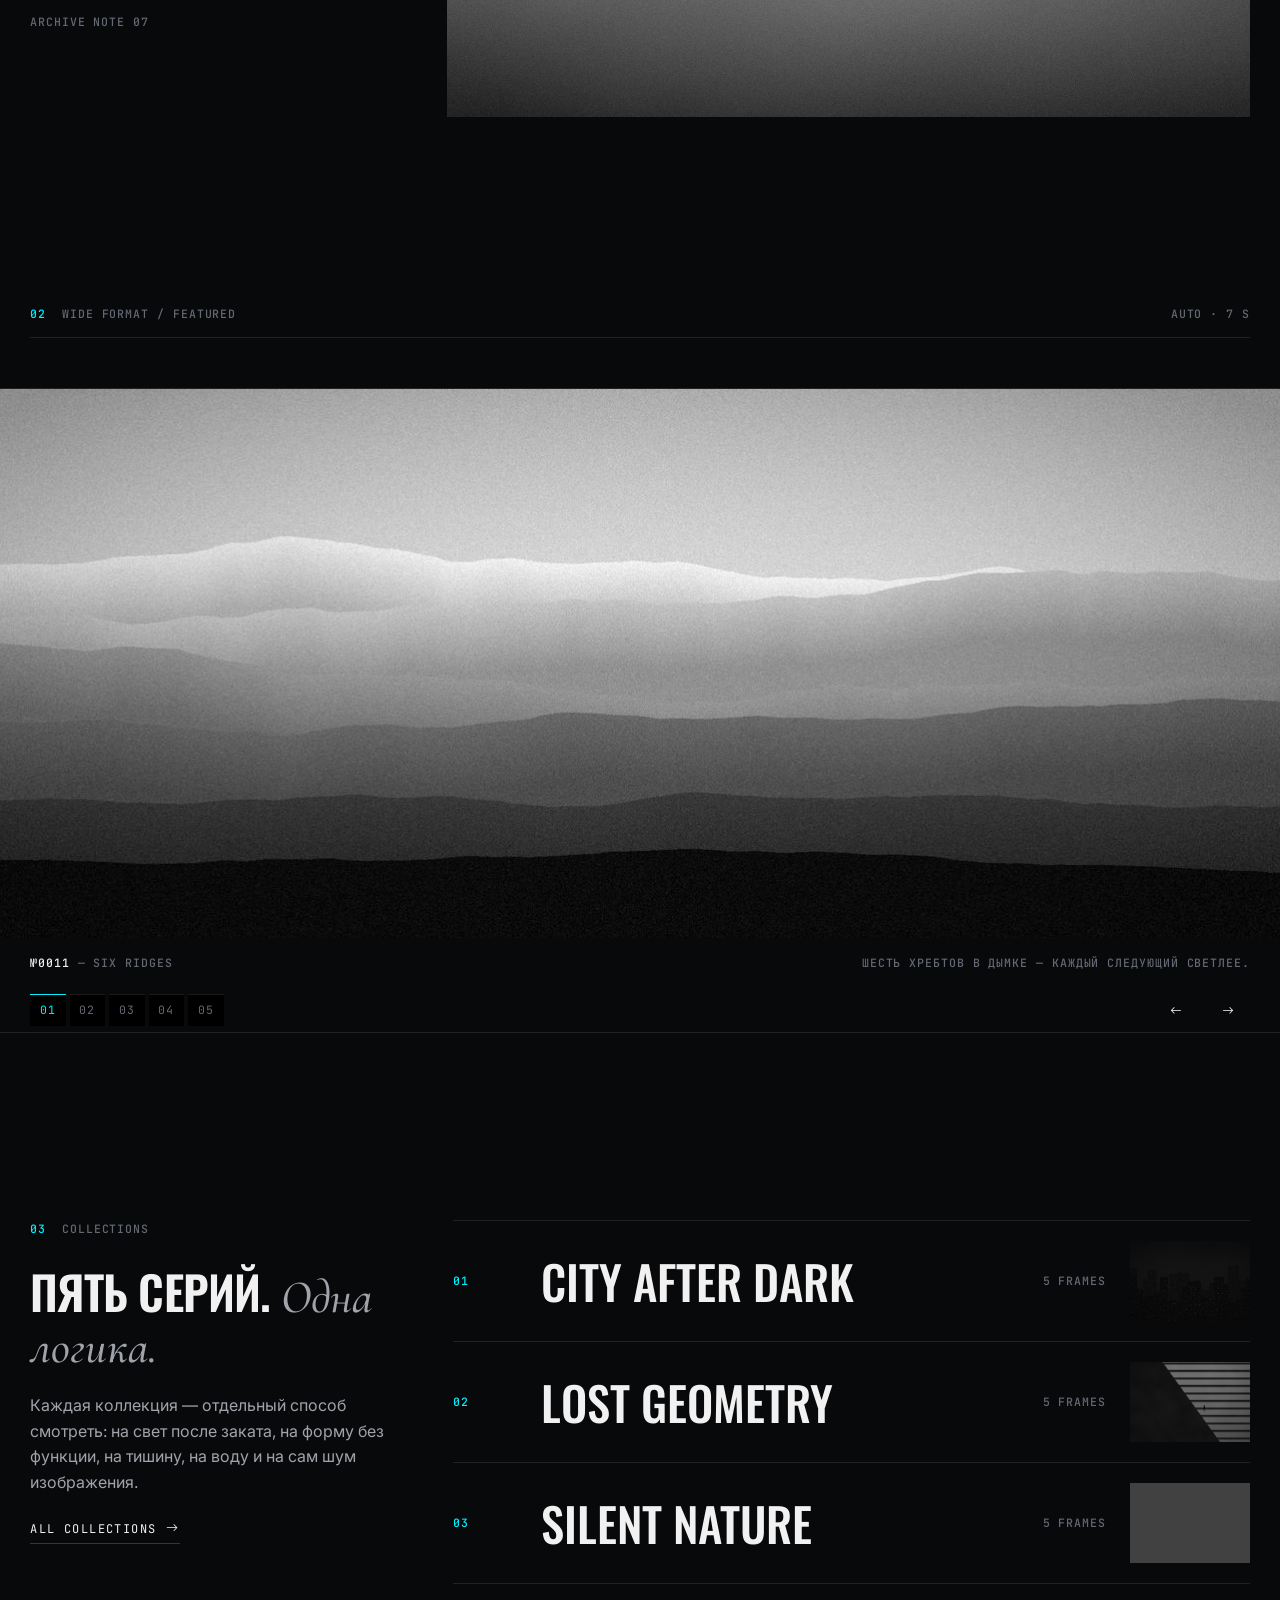
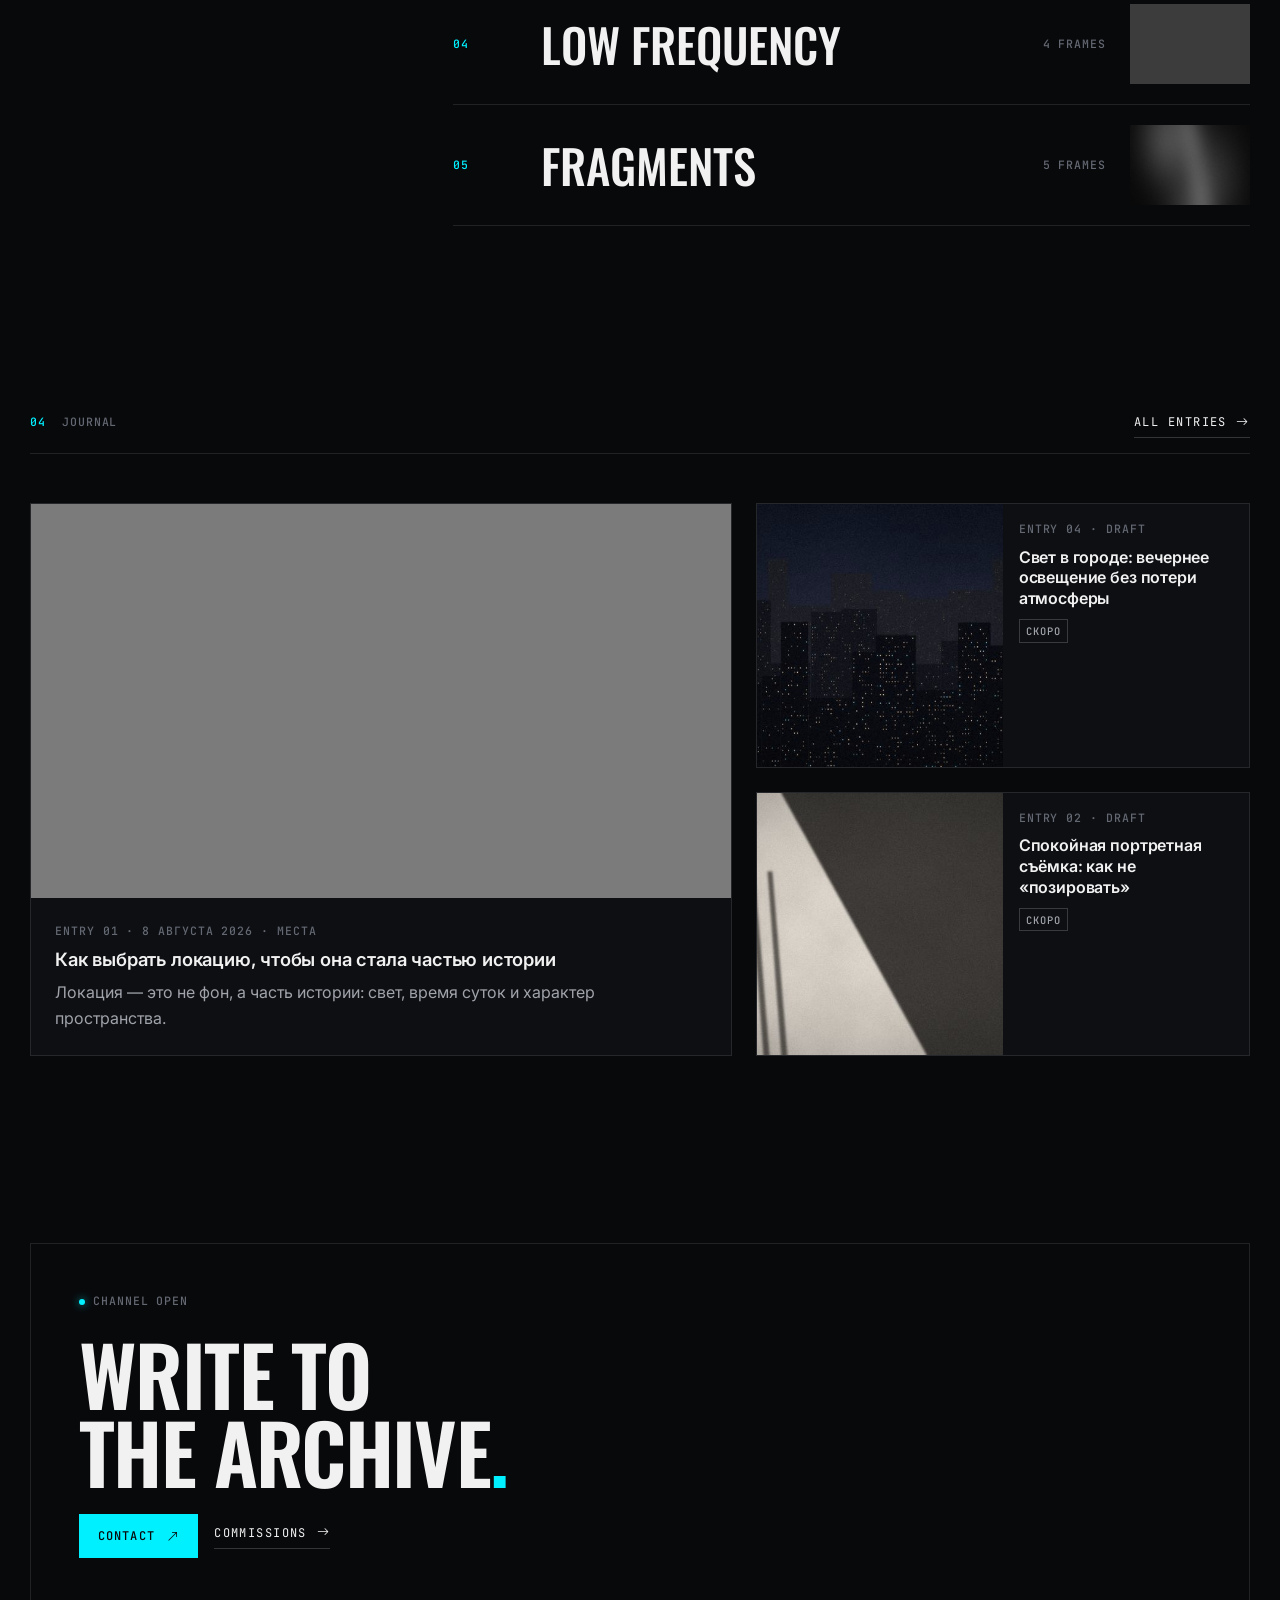
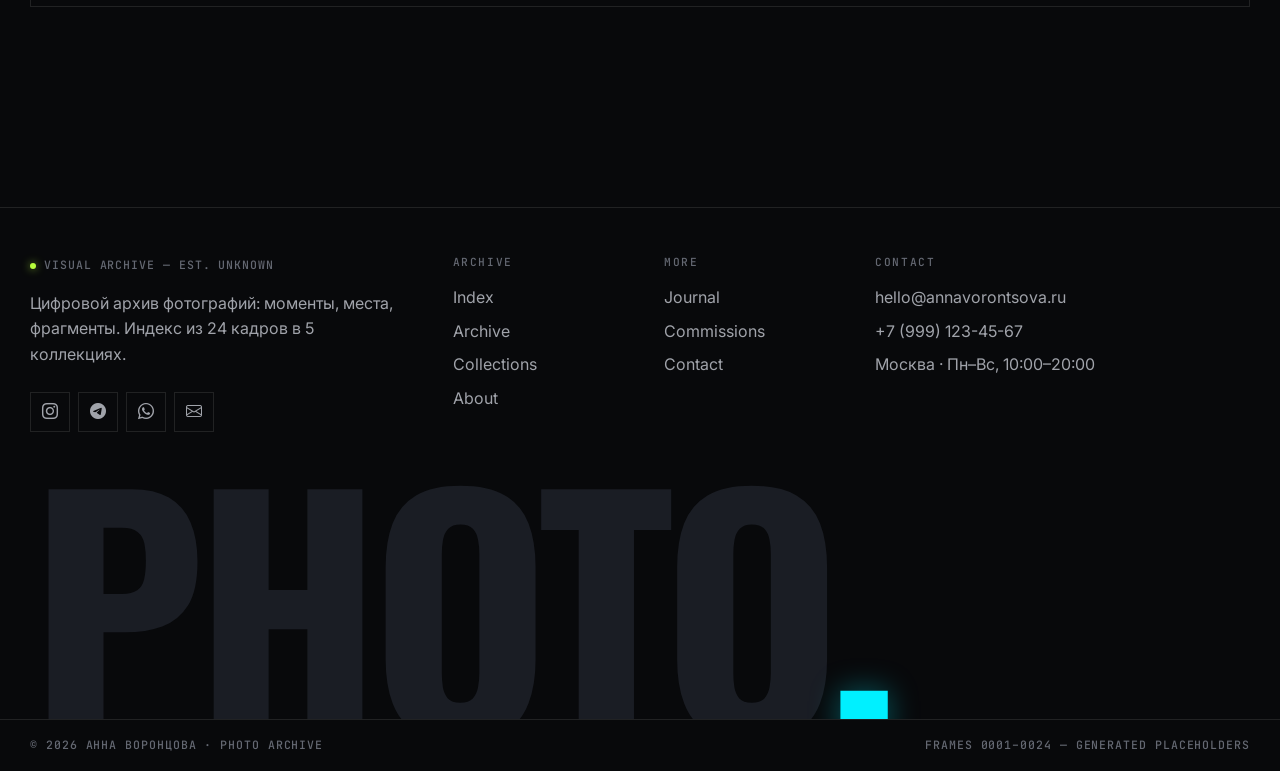
==== commit 5ba960ec: "remake" ====
--- a/site/index.html
+++ b/site/index.html
@@ -1,366 +1,391 @@
 <!DOCTYPE html>
-<html lang="ru">
-  <head>
-    <meta charset="UTF-8" />
-    <meta name="viewport" content="width=device-width, initial-scale=1.0" />
-    <meta name="description" content="Анна Воронцова — профессиональный фотограф в Москве. Свадебная и портретная фотография, love story, репортажи для семьи, бизнеса и брендов." />
-    <meta name="theme-color" content="#0a0a0a" />
-    <meta property="og:title" content="Анна Воронцова | Профессиональный фотограф" />
-    <meta property="og:description" content="Премиальная свадебная и портретная фотография в Москве." />
-    <meta property="og:type" content="website" />
-    <meta property="og:image" content="https://picsum.photos/id/1005/1200/800" />
-    <meta name="twitter:card" content="summary_large_image" />
-    <title>Анна Воронцова | Фотограф</title>
-    <link rel="preconnect" href="https://fonts.googleapis.com" />
-    <link rel="preconnect" href="https://fonts.gstatic.com" crossorigin />
-    <link href="https://fonts.googleapis.com/css2?family=Cormorant+Garamond:wght@400;500;600;700&family=Inter:wght@400;500;600;700;800&display=swap" rel="stylesheet" />
-    <link rel="stylesheet" href="css/styles.css" />
-  </head>
-  <body>
-    <header class="site-header">
-      <div class="container">
-        <a class="brand" href="index.html" aria-label="Анна Воронцова, главная страница">
-          <span class="brand-mark">A</span>
-          <span>Анна Воронцова</span>
-        </a>
-
-        <button class="mobile-toggle" type="button" aria-label="Открыть меню" aria-expanded="false">☰</button>
-
-        <nav class="site-nav" aria-label="Главное меню">
-          <a class="active" href="index.html">Главная</a>
-          <a href="portfolio.html">Портфолио</a>
-          <a href="about.html">Обо мне</a>
-          <a href="services.html">Услуги</a>
-          <a href="blog.html">Блог</a>
-          <a href="contact.html">Контакты</a>
-        </nav>
-
-        <div class="nav-actions">
-          <button class="theme-toggle" type="button" aria-label="Переключить тему">☀</button>
-          <a class="btn btn-primary btn-small" href="contact.html">Заказать</a>
-        </div>
-      </div>
-    </header>
-
-    <main>
-      <section class="hero" aria-labelledby="hero-title">
-        <div class="hero-media" aria-hidden="true"></div>
-        <div class="container">
-          <div class="hero-content reveal">
-            <div class="hero-copy">Свадебная и портретная фотография</div>
-            <h1 class="hero-title" id="hero-title">Истории в свете,<br />которые живут дольше мгновений.</h1>
-            <p class="hero-subtitle">Фотографии, в которых есть воздух, тепло и настоящая жизнь. Я снимаю свадьбы, love story и портреты в Москве и по всей России.</p>
-            <div class="hero-actions">
-              <a class="btn btn-primary" href="portfolio.html">Смотреть портфолио</a>
-              <a class="btn btn-secondary" href="contact.html">Заказать съёмку</a>
+<html lang="ru" data-bs-theme="dark">
+<head>
+  <meta charset="UTF-8">
+  <meta name="viewport" content="width=device-width, initial-scale=1">
+  <meta name="description" content="PHOTO. — цифровой архив фотографий: моменты, места, фрагменты. Город после заката, архитектура, тишина природы, вода и абстракция.">
+  <meta name="theme-color" content="#08090b">
+  <meta property="og:title" content="Index — PHOTO. Visual Archive">
+  <meta property="og:description" content="PHOTO. — цифровой архив фотографий: моменты, места, фрагменты. Город после заката, архитектура, тишина природы, вода и абстракция.">
+  <meta property="og:type" content="website">
+  <meta property="og:image" content="images/archive/0004-1280.jpg">
+  <title>Index — PHOTO. Visual Archive</title>
+  <link rel="icon" href="images/favicon.svg" type="image/svg+xml">
+  <link rel="preconnect" href="https://fonts.googleapis.com">
+  <link rel="preconnect" href="https://fonts.gstatic.com" crossorigin>
+  <link rel="stylesheet" href="https://fonts.googleapis.com/css2?family=Cormorant+Garamond:ital,wght@1,500&family=Inter:wght@400;500;600&family=JetBrains+Mono:wght@400;500&family=Oswald:wght@500;600;700&display=swap">
+  <link rel="stylesheet" href="https://cdn.jsdelivr.net/npm/bootstrap@5.3.3/dist/css/bootstrap.min.css" integrity="sha384-QWTKZyjpPEjISv5WaRU9OFeRpok6YctnYmDr5pNlyT2bRjXh0JMhjY6hW+ALEwIH" crossorigin="anonymous">
+  <link rel="stylesheet" href="https://cdn.jsdelivr.net/npm/bootstrap-icons@1.11.3/font/bootstrap-icons.min.css">
+  <link rel="stylesheet" href="css/styles.css">
+  <link rel="stylesheet" href="css/layout.css">
+  <link rel="stylesheet" href="css/gallery.css">
+  <link rel="stylesheet" href="css/components.css">
+  <link rel="stylesheet" href="css/responsive.css">
+  <script>document.documentElement.classList.add('js');</script>
+</head>
+<body data-page="index">
+  <a class="visually-hidden-focusable" href="#main">К содержанию</a>
+  <div class="grid-lines" aria-hidden="true"></div>
+
+  <header class="px-header">
+    <nav class="navbar navbar-expand-lg h-100" aria-label="Основная навигация">
+      <div class="container-px">
+        <div class="zone zone-brand">
+          <a class="px-logo" href="index.html" aria-label="PHOTO. — на главную">PHOTO<span class="dot">.</span></a>
+          <span class="meta">§01 — Index</span>
+        </div>
+        <button class="btn btn-ghost menu-toggle d-lg-none ms-auto" type="button" data-bs-toggle="offcanvas" data-bs-target="#siteMenu" aria-controls="siteMenu">Menu <span class="text-cyan">+</span></button>
+        <div class="offcanvas offcanvas-end px-offcanvas" tabindex="-1" id="siteMenu" aria-labelledby="siteMenuLabel">
+          <div class="offcanvas-header">
+            <a class="px-logo" href="index.html" id="siteMenuLabel">PHOTO<span class="dot">.</span></a>
+            <button type="button" class="btn btn-ghost menu-toggle" data-bs-dismiss="offcanvas" aria-label="Закрыть меню">Close <span class="text-cyan">×</span></button>
+          </div>
+          <div class="offcanvas-body p-lg-0 d-lg-flex flex-lg-row align-items-lg-stretch flex-grow-1">
+            <ul class="navbar-nav px-nav ps-lg-3 me-lg-auto">
+              <li class="nav-item"><a class="nav-link active" href="index.html" aria-current="page"><span class="n">01</span>Index</a></li>
+              <li class="nav-item"><a class="nav-link" href="portfolio.html"><span class="n">02</span>Archive</a></li>
+              <li class="nav-item"><a class="nav-link" href="collections.html"><span class="n">03</span>Collections</a></li>
+              <li class="nav-item"><a class="nav-link" href="about.html"><span class="n">04</span>About</a></li>
+              <li class="nav-item dropdown"><a class="nav-link dropdown-toggle" href="#" role="button" data-bs-toggle="dropdown" aria-expanded="false"><span class="n">05</span>More <i class="bi bi-chevron-down" aria-hidden="true"></i></a><ul class="dropdown-menu"><li><h2 class="dropdown-header">Также в архиве</h2></li><li><a class="dropdown-item" href="blog.html">Journal <span class="meta">Записи</span></a></li><li><a class="dropdown-item" href="services.html">Commissions <span class="meta">Съёмки на заказ</span></a></li></ul></li>
+            </ul>
+            <div class="zone zone-status">
+              <span class="meta d-flex align-items-center gap-2" tabindex="0" data-bs-toggle="tooltip" data-bs-placement="bottom" data-bs-title="24 кадров · 5 коллекций · индекс обновлён при сборке"><span class="status-dot"></span>Archive online</span>
+              <a class="btn btn-px" href="contact.html">Contact <i class="bi bi-arrow-up-right ms-1" aria-hidden="true"></i></a>
             </div>
-
-            <div class="hero-meta" aria-label="Статистика фотографа">
-              <div class="stat">
-                <span class="big-number">12+</span>
-                <span class="stat-label">лет опыта</span>
-              </div>
-              <div class="stat">
-                <span class="big-number">250+</span>
-                <span class="stat-label">съёмок</span>
-              </div>
-              <div class="stat">
-                <span class="big-number">4.9★</span>
-                <span class="stat-label">средний рейтинг</span>
-              </div>
+          </div>
+        </div>
+      </div>
+    </nav>
+  </header>
+
+  <main id="main">
+<!-- ===== HERO ===== -->
+    <section class="hero container-px" aria-labelledby="heroWord">
+      <div class="hero-grid">
+        <div class="hero-top">
+          <p class="meta mb-0"><span class="status-dot me-2"></span>Archive online · <b>24</b> frames indexed</p>
+          <p class="meta mb-0 text-end">Visual archive — est. unknown</p>
+        </div>
+
+        <h1 class="display-word hero-word" id="heroWord" data-fit>
+          <span class="line">Photo</span>
+          <span class="line offset">Archive</span>
+        </h1>
+
+        <div class="hero-photo reveal-clip">
+          <figure>
+            <button type="button" class="tile frame-fill d-block h-100" data-photo="0004" aria-label="Открыть кадр 0004: CYAN TUBE">
+              <div class="frame " style="--ar: 1333 / 2000; --ph: #081012"><img src="images/archive/0004-1280.jpg" srcset="images/archive/0004-640.jpg 427w, images/archive/0004-1280.jpg 853w, images/archive/0004-2000.jpg 1333w" sizes="(min-width: 992px) 40vw, 80vw" width="1333" height="2000" alt="Неоновый знак под дождём и его отражение на мокром асфальте." loading="eager" fetchpriority="high" decoding="async"></div>
+            </button>
+            <figcaption class="meta">Visual record 0004 · CYAN TUBE · NIGHT</figcaption>
+          </figure>
+        </div>
+
+        <div class="hero-copy">
+          <span class="cyan-rule mb-3"></span>
+          <p class="tagline mb-3">Capturing what remains.</p>
+          <p class="text-2 mb-4">Моменты, места, фрагменты. 24 кадров в 5 коллекциях — от ночного города до чистой геометрии и шума.</p>
+          <div class="d-flex flex-wrap gap-3 align-items-center">
+            <a class="btn btn-cyan" href="portfolio.html">Enter archive <i class="bi bi-arrow-right ms-1" aria-hidden="true"></i></a>
+            <a class="link-arrow" href="collections.html">Collections <i class="bi bi-arrow-right" aria-hidden="true"></i></a>
+          </div>
+        </div>
+
+        <aside class="hero-side" aria-hidden="true">
+          <span class="meta v-meta">Frame 04 / 24</span>
+          <span class="meta v-meta text-cyan">Mode / visual</span>
+          <span class="meta v-meta">Coordinates / withheld</span>
+        </aside>
+      </div>
+    </section>
+
+    <!-- ===== INDEX NUMBERS ===== -->
+    <section aria-label="Состав архива">
+      <div class="stats-strip">
+        <div class="container-px px-0">
+          <div class="row g-0">
+            <div class="col-6 col-lg cell"><span class="meta d-block mb-2">Frames</span><span class="val">24</span></div>
+            <div class="col-6 col-lg cell"><span class="meta d-block mb-2">Collections</span><span class="val">05</span></div>
+            <div class="col-6 col-lg cell"><span class="meta d-block mb-2">Categories</span><span class="val">05</span></div>
+            <div class="col-6 col-lg cell"><span class="meta d-block mb-2">Mono</span><span class="val">9</span></div>
+            <div class="col-12 col-lg cell"><span class="meta d-block mb-2">Color</span><span class="val">15</span></div>
+          </div>
+        </div>
+      </div>
+    </section>
+
+    <!-- ===== SELECTED FRAMES ===== -->
+    <section class="px-section container-px" aria-labelledby="selTitle">
+      <div class="section-index">
+        <span class="meta num">01</span>
+        <h2 class="meta mb-0 text-uppercase" id="selTitle">Selected frames</h2>
+        <span class="line"></span>
+        <a class="link-arrow" href="portfolio.html">Full index <i class="bi bi-arrow-right" aria-hidden="true"></i></a>
+      </div>
+
+      <div class="bgrid" data-sequence>
+        <div class="reveal sp-8 sp-md-6 sp-sm-2"><button type="button" class="tile " data-photo="0002" aria-label="Открыть кадр 0002: VECTOR / A-12"><div class="frame " style="--ar: 2000 / 1125; --ph: #1a1618"><img src="images/archive/0002-1280.jpg" srcset="images/archive/0002-640.jpg 640w, images/archive/0002-1280.jpg 1280w, images/archive/0002-2000.jpg 2000w" sizes="(min-width: 992px) 66vw, 100vw" width="2000" height="1125" alt="Длинная выдержка: трасса превращается в линии красного и белого света." loading="lazy" decoding="async"></div><span class="tile-id meta">№0002</span><span class="tile-cap"><span class="t">VECTOR / A-12</span><span class="meta">NIGHT · 16:9 · COLOR</span></span></button></div>
+        <div class="reveal push-1 sp-3 sp-md-3 sp-sm-1"><button type="button" class="tile tile--side" data-photo="0004" aria-label="Открыть кадр 0004: CYAN TUBE"><div class="frame " style="--ar: 1333 / 2000; --ph: #081012"><img src="images/archive/0004-1280.jpg" srcset="images/archive/0004-640.jpg 427w, images/archive/0004-1280.jpg 853w, images/archive/0004-2000.jpg 1333w" sizes="(min-width: 992px) 25vw, 50vw" width="1333" height="2000" alt="Неоновый знак под дождём и его отражение на мокром асфальте." loading="lazy" decoding="async"></div><span class="tile-id meta">№0004</span><span class="tile-cap"><span class="t">CYAN TUBE</span><span class="meta">NIGHT · 2:3 · COLOR</span></span><span class="tile-under"><span class="meta">CYAN TUBE</span><span class="meta">NIGHT</span></span></button></div>
+        <p class="grid-note reveal mb-0 sp-1 sp-md-3 sp-sm-1"><span class="meta d-block">Sel. 01–10</span><span class="meta d-block text-cyan">Mode / visual</span></p>
+        <div class="reveal push-2 sp-5 sp-md-3 sp-sm-1"><button type="button" class="tile tile--quiet" data-photo="0007" aria-label="Открыть кадр 0007: DESCENT"><div class="frame " style="--ar: 2000 / 2000; --ph: #575757"><img src="images/archive/0007-1280.jpg" srcset="images/archive/0007-640.jpg 640w, images/archive/0007-1280.jpg 1280w, images/archive/0007-2000.jpg 2000w" sizes="(min-width: 992px) 42vw, 50vw" width="2000" height="2000" alt="Лестница, одинокая фигура и диагональ, которая держит весь кадр." loading="lazy" decoding="async"></div><span class="tile-id meta">№0007</span><span class="tile-cap"><span class="t">DESCENT</span><span class="meta">ARCHITECTURE · 1:1 · MONO</span></span></button></div>
+        <div class="reveal sp-7 sp-md-6 sp-sm-2"><button type="button" class="tile " data-photo="0011" aria-label="Открыть кадр 0011: SIX RIDGES"><div class="frame " style="--ar: 2000 / 857; --ph: #7b7b7b"><img src="images/archive/0011-1280.jpg" srcset="images/archive/0011-640.jpg 640w, images/archive/0011-1280.jpg 1280w, images/archive/0011-2000.jpg 2000w" sizes="(min-width: 992px) 58vw, 100vw" width="2000" height="857" alt="Шесть хребтов в дымке — каждый следующий светлее." loading="lazy" decoding="async"></div><span class="tile-id meta">№0011</span><span class="tile-cap"><span class="t">SIX RIDGES</span><span class="meta">NATURE · 21:9 · MONO</span></span></button></div>
+        <div class="reveal sp-3 sp-md-2 sp-sm-1"><button type="button" class="tile tile--side" data-photo="0013" aria-label="Открыть кадр 0013: THIN FOREST"><div class="frame " style="--ar: 1600 / 2000; --ph: #676767"><img src="images/archive/0013-1280.jpg" srcset="images/archive/0013-640.jpg 512w, images/archive/0013-1280.jpg 1024w, images/archive/0013-2000.jpg 1600w" sizes="(min-width: 992px) 25vw, 50vw" width="1600" height="2000" alt="Лес в тумане: стволы теряют плотность по мере удаления." loading="lazy" decoding="async"></div><span class="tile-id meta">№0013</span><span class="tile-cap"><span class="t">THIN FOREST</span><span class="meta">NATURE · 4:5 · MONO</span></span><span class="tile-under"><span class="meta">THIN FOREST</span><span class="meta">NATURE</span></span></button></div>
+        <div class="reveal push-1 sp-6 sp-md-4 sp-sm-2"><button type="button" class="tile " data-photo="0009" aria-label="Открыть кадр 0009: SEVEN PORTALS"><div class="frame " style="--ar: 2000 / 1333; --ph: #97928a"><img src="images/archive/0009-1280.jpg" srcset="images/archive/0009-640.jpg 640w, images/archive/0009-1280.jpg 1280w, images/archive/0009-2000.jpg 2000w" sizes="(min-width: 992px) 50vw, 100vw" width="2000" height="1333" alt="Семь арок уходят вглубь, каждая на тон темнее предыдущей." loading="lazy" decoding="async"></div><span class="tile-id meta">№0009</span><span class="tile-cap"><span class="t">SEVEN PORTALS</span><span class="meta">ARCHITECTURE · 3:2 · COLOR</span></span></button></div>
+        <div class="reveal pull-1 sp-3 sp-md-3 sp-sm-1"><button type="button" class="tile tile--side" data-photo="0019" aria-label="Открыть кадр 0019: WINDOW, RAIN"><div class="frame " style="--ar: 1600 / 2000; --ph: #222024"><img src="images/archive/0019-1280.jpg" srcset="images/archive/0019-640.jpg 512w, images/archive/0019-1280.jpg 1024w, images/archive/0019-2000.jpg 1600w" sizes="(min-width: 992px) 25vw, 50vw" width="1600" height="2000" alt="Капли на стекле, за ним — размытые огни." loading="lazy" decoding="async"></div><span class="tile-id meta">№0019</span><span class="tile-cap"><span class="t">WINDOW, RAIN</span><span class="meta">WATER · 4:5 · COLOR</span></span><span class="tile-under"><span class="meta">WINDOW, RAIN</span><span class="meta">WATER</span></span></button></div>
+        <div class="grid-note reveal sp-4 sp-md-3 sp-sm-2">
+          <p class="serif-accent fs-3 text-2 mb-3">«Не то, что было перед объективом, а то, что от этого осталось.»</p>
+          <span class="meta">Archive note 07</span>
+        </div>
+        <div class="reveal sp-8 sp-md-6 sp-sm-2"><button type="button" class="tile " data-photo="0016" aria-label="Открыть кадр 0016: HORIZON 0.48"><div class="frame " style="--ar: 2000 / 857; --ph: #707070"><img src="images/archive/0016-1280.jpg" srcset="images/archive/0016-640.jpg 640w, images/archive/0016-1280.jpg 1280w, images/archive/0016-2000.jpg 2000w" sizes="(min-width: 992px) 66vw, 100vw" width="2000" height="857" alt="Длинная выдержка стирает волны. Остаются горизонт и камень." loading="lazy" decoding="async"></div><span class="tile-id meta">№0016</span><span class="tile-cap"><span class="t">HORIZON 0.48</span><span class="meta">WATER · 21:9 · MONO</span></span></button></div>
+      </div>
+    </section>
+
+    <!-- ===== PANORAMA CAROUSEL ===== -->
+    <section class="px-section-sm" aria-labelledby="panoTitle">
+      <div class="container-px">
+        <div class="section-index">
+          <span class="meta num">02</span>
+          <h2 class="meta mb-0 text-uppercase" id="panoTitle">Wide format / featured</h2>
+          <span class="line"></span>
+          <span class="meta d-none d-sm-inline">Auto · 7 s</span>
+        </div>
+      </div>
+      <div id="panoCarousel" class="carousel slide carousel-fade pano" data-bs-ride="carousel" data-bs-interval="7000" aria-label="Широкоформатные кадры">
+        <div class="carousel-inner">
+          <div class="carousel-item active">
+            <button type="button" class="tile " data-photo="0011" aria-label="Открыть кадр 0011: SIX RIDGES"><div class="frame " style="--ar: 2000 / 857; --ph: #7b7b7b"><img src="images/archive/0011-1280.jpg" srcset="images/archive/0011-640.jpg 640w, images/archive/0011-1280.jpg 1280w, images/archive/0011-2000.jpg 2000w" sizes="100vw" width="2000" height="857" alt="Шесть хребтов в дымке — каждый следующий светлее." loading="lazy" decoding="async"></div><span class="tile-id meta">№0011</span><span class="tile-cap"><span class="t">SIX RIDGES</span><span class="meta">NATURE · 21:9 · MONO</span></span></button>
+            <div class="container-px"><div class="carousel-caption"><span class="meta"><b>№0011</b> — SIX RIDGES</span><span class="meta d-none d-md-inline">Шесть хребтов в дымке — каждый следующий светлее.</span></div></div>
+          </div>
+          <div class="carousel-item">
+            <button type="button" class="tile " data-photo="0016" aria-label="Открыть кадр 0016: HORIZON 0.48"><div class="frame " style="--ar: 2000 / 857; --ph: #707070"><img src="images/archive/0016-1280.jpg" srcset="images/archive/0016-640.jpg 640w, images/archive/0016-1280.jpg 1280w, images/archive/0016-2000.jpg 2000w" sizes="100vw" width="2000" height="857" alt="Длинная выдержка стирает волны. Остаются горизонт и камень." loading="lazy" decoding="async"></div><span class="tile-id meta">№0016</span><span class="tile-cap"><span class="t">HORIZON 0.48</span><span class="meta">WATER · 21:9 · MONO</span></span></button>
+            <div class="container-px"><div class="carousel-caption"><span class="meta"><b>№0016</b> — HORIZON 0.48</span><span class="meta d-none d-md-inline">Длинная выдержка стирает волны. Остаются горизонт и камень.</span></div></div>
+          </div>
+          <div class="carousel-item">
+            <button type="button" class="tile " data-photo="0002" aria-label="Открыть кадр 0002: VECTOR / A-12"><div class="frame " style="--ar: 2000 / 1125; --ph: #1a1618"><img src="images/archive/0002-1280.jpg" srcset="images/archive/0002-640.jpg 640w, images/archive/0002-1280.jpg 1280w, images/archive/0002-2000.jpg 2000w" sizes="100vw" width="2000" height="1125" alt="Длинная выдержка: трасса превращается в линии красного и белого света." loading="lazy" decoding="async"></div><span class="tile-id meta">№0002</span><span class="tile-cap"><span class="t">VECTOR / A-12</span><span class="meta">NIGHT · 16:9 · COLOR</span></span></button>
+            <div class="container-px"><div class="carousel-caption"><span class="meta"><b>№0002</b> — VECTOR / A-12</span><span class="meta d-none d-md-inline">Длинная выдержка: трасса превращается в линии красного и белого света.</span></div></div>
+          </div>
+          <div class="carousel-item">
+            <button type="button" class="tile " data-photo="0015" aria-label="Открыть кадр 0015: POLAR NOISE"><div class="frame " style="--ar: 2000 / 1125; --ph: #0b131d"><img src="images/archive/0015-1280.jpg" srcset="images/archive/0015-640.jpg 640w, images/archive/0015-1280.jpg 1280w, images/archive/0015-2000.jpg 2000w" sizes="100vw" width="2000" height="1125" alt="Полярное сияние над чёрной линией гор." loading="lazy" decoding="async"></div><span class="tile-id meta">№0015</span><span class="tile-cap"><span class="t">POLAR NOISE</span><span class="meta">NATURE · 16:9 · COLOR</span></span></button>
+            <div class="container-px"><div class="carousel-caption"><span class="meta"><b>№0015</b> — POLAR NOISE</span><span class="meta d-none d-md-inline">Полярное сияние над чёрной линией гор.</span></div></div>
+          </div>
+          <div class="carousel-item">
+            <button type="button" class="tile " data-photo="0022" aria-label="Открыть кадр 0022: CARRIER LOST"><div class="frame " style="--ar: 2000 / 1125; --ph: #102832"><img src="images/archive/0022-1280.jpg" srcset="images/archive/0022-640.jpg 640w, images/archive/0022-1280.jpg 1280w, images/archive/0022-2000.jpg 2000w" sizes="100vw" width="2000" height="1125" alt="Потерянный сигнал: строки сдвигаются и рвутся." loading="lazy" decoding="async"></div><span class="tile-id meta">№0022</span><span class="tile-cap"><span class="t">CARRIER LOST</span><span class="meta">ABSTRACT · 16:9 · COLOR</span></span></button>
+            <div class="container-px"><div class="carousel-caption"><span class="meta"><b>№0022</b> — CARRIER LOST</span><span class="meta d-none d-md-inline">Потерянный сигнал: строки сдвигаются и рвутся.</span></div></div>
+          </div>
+        </div>
+        <div class="container-px d-flex justify-content-between align-items-center pt-3">
+          <div class="carousel-indicators pano-indicators">
+            <button type="button" data-bs-target="#panoCarousel" data-bs-slide-to="0" class="active" aria-current="true" aria-label="Кадр 1">01</button>
+            <button type="button" data-bs-target="#panoCarousel" data-bs-slide-to="1" aria-label="Кадр 2">02</button>
+            <button type="button" data-bs-target="#panoCarousel" data-bs-slide-to="2" aria-label="Кадр 3">03</button>
+            <button type="button" data-bs-target="#panoCarousel" data-bs-slide-to="3" aria-label="Кадр 4">04</button>
+            <button type="button" data-bs-target="#panoCarousel" data-bs-slide-to="4" aria-label="Кадр 5">05</button>
+          </div>
+          <div class="d-flex gap-2">
+            <button class="carousel-control-prev btn btn-px btn-square" type="button" data-bs-target="#panoCarousel" data-bs-slide="prev"><i class="bi bi-arrow-left" aria-hidden="true"></i><span class="visually-hidden">Предыдущий</span></button>
+            <button class="carousel-control-next btn btn-px btn-square" type="button" data-bs-target="#panoCarousel" data-bs-slide="next"><i class="bi bi-arrow-right" aria-hidden="true"></i><span class="visually-hidden">Следующий</span></button>
+          </div>
+        </div>
+      </div>
+    </section>
+
+    <!-- ===== COLLECTIONS INDEX ===== -->
+    <section class="px-section container-px" aria-labelledby="collTitle">
+      <div class="row g-4 g-lg-5">
+        <div class="col-lg-4">
+          <div class="section-index border-0 mb-3">
+            <span class="meta num">03</span>
+            <h2 class="meta mb-0 text-uppercase" id="collTitle">Collections</h2>
+          </div>
+          <p class="display-6 mb-4">Пять серий. <span class="serif-accent text-2">Одна логика.</span></p>
+          <p class="text-2">Каждая коллекция — отдельный способ смотреть: на свет после заката, на форму без функции, на тишину, на воду и на сам шум изображения.</p>
+          <a class="link-arrow mt-2" href="collections.html">All collections <i class="bi bi-arrow-right" aria-hidden="true"></i></a>
+        </div>
+        <div class="col-lg-8">
+          <ul class="coll-index">
+            <li><a href="collections.html#after-dark">
+              <span class="meta text-cyan">01</span>
+              <span class="name">City After Dark</span>
+              <span class="meta d-none d-sm-inline">5 FRAMES</span>
+              <span class="peek"><div class="frame " style="--ar: 3 / 2; --ph: #101320"><img src="images/archive/0001-1280.jpg" srcset="images/archive/0001-640.jpg 640w, images/archive/0001-1280.jpg 1280w, images/archive/0001-2000.jpg 2000w" sizes="120px" width="2000" height="1333" alt="Окна, которые ещё не спят. Город после полуночи, собранный из сотен светящихся ячеек." loading="lazy" decoding="async"></div></span>
+            </a></li>
+            <li><a href="collections.html#lost-geometry">
+              <span class="meta text-cyan">02</span>
+              <span class="name">Lost Geometry</span>
+              <span class="meta d-none d-sm-inline">5 FRAMES</span>
+              <span class="peek"><div class="frame " style="--ar: 3 / 2; --ph: #575757"><img src="images/archive/0007-1280.jpg" srcset="images/archive/0007-640.jpg 640w, images/archive/0007-1280.jpg 1280w, images/archive/0007-2000.jpg 2000w" sizes="120px" width="2000" height="2000" alt="Лестница, одинокая фигура и диагональ, которая держит весь кадр." loading="lazy" decoding="async"></div></span>
+            </a></li>
+            <li><a href="collections.html#silent-nature">
+              <span class="meta text-cyan">03</span>
+              <span class="name">Silent Nature</span>
+              <span class="meta d-none d-sm-inline">5 FRAMES</span>
+              <span class="peek"><div class="frame " style="--ar: 3 / 2; --ph: #7b7b7b"><img src="images/archive/0011-1280.jpg" srcset="images/archive/0011-640.jpg 640w, images/archive/0011-1280.jpg 1280w, images/archive/0011-2000.jpg 2000w" sizes="120px" width="2000" height="857" alt="Шесть хребтов в дымке — каждый следующий светлее." loading="lazy" decoding="async"></div></span>
+            </a></li>
+            <li><a href="collections.html#low-frequency">
+              <span class="meta text-cyan">04</span>
+              <span class="name">Low Frequency</span>
+              <span class="meta d-none d-sm-inline">4 FRAMES</span>
+              <span class="peek"><div class="frame " style="--ar: 3 / 2; --ph: #707070"><img src="images/archive/0016-1280.jpg" srcset="images/archive/0016-640.jpg 640w, images/archive/0016-1280.jpg 1280w, images/archive/0016-2000.jpg 2000w" sizes="120px" width="2000" height="857" alt="Длинная выдержка стирает волны. Остаются горизонт и камень." loading="lazy" decoding="async"></div></span>
+            </a></li>
+            <li><a href="collections.html#fragments">
+              <span class="meta text-cyan">05</span>
+              <span class="name">Fragments</span>
+              <span class="meta d-none d-sm-inline">5 FRAMES</span>
+              <span class="peek"><div class="frame " style="--ar: 3 / 2; --ph: #3b4964"><img src="images/archive/0020-1280.jpg" srcset="images/archive/0020-640.jpg 512w, images/archive/0020-1280.jpg 1024w, images/archive/0020-2000.jpg 1600w" sizes="120px" width="1600" height="2000" alt="Засветка плёнки: cyan, фиолетовый и тёплый край." loading="lazy" decoding="async"></div></span>
+            </a></li>
+          </ul>
+        </div>
+      </div>
+    </section>
+
+    <!-- ===== JOURNAL ===== -->
+    <section class="px-section-sm container-px" aria-labelledby="jTitle">
+      <div class="section-index">
+        <span class="meta num">04</span>
+        <h2 class="meta mb-0 text-uppercase" id="jTitle">Journal</h2>
+        <span class="line"></span>
+        <a class="link-arrow" href="blog.html">All entries <i class="bi bi-arrow-right" aria-hidden="true"></i></a>
+      </div>
+      <div class="row g-3 g-lg-4">
+        <div class="col-lg-7">
+          <article class="card post-card post-feature">
+            <div class="frame " style="--ar: 2000 / 857; --ph: #7b7b7b"><img src="images/archive/0011-1280.jpg" srcset="images/archive/0011-640.jpg 640w, images/archive/0011-1280.jpg 1280w, images/archive/0011-2000.jpg 2000w" sizes="(min-width: 992px) 55vw, 100vw" width="2000" height="857" alt="Шесть хребтов в дымке — каждый следующий светлее." loading="lazy" decoding="async"></div>
+            <div class="card-body p-4">
+              <p class="meta mb-2">Entry 01 · 8 августа 2026 · Места</p>
+              <h3 class="card-title h4"><a class="stretched-link" href="blog-post.html">Как выбрать локацию, чтобы она стала частью истории</a></h3>
+              <p class="mb-0">Локация — это не фон, а часть истории: свет, время суток и характер пространства.</p>
             </div>
-          </div>
-        </div>
-      </section>
-
-      <section class="section">
-        <div class="container">
-          <div class="section-top reveal">
-            <span class="eyebrow">Обо мне</span>
-          </div>
-
-          <div class="two-col reveal">
-            <div>
-              <h2>Премиальная фотография для тех, кто любит не просто кадры, а атмосферу.</h2>
-              <p class="lead">Я — Анна Воронцова, фотограф в Москве. Моя работа строится на внимании к деталям, теплоте общения и способности поймать те моменты, которые потом становятся самыми дорогими воспоминаниями.</p>
-              <p>Свадьбы, семейные истории, портретные съёмки и love story — всё это я снимаю так, чтобы в каждом кадре сохранялся живой ритм жизни, естественная эмоция и чувство места.</p>
-              <a class="btn btn-secondary" href="about.html">Подробнее о подходе</a>
+          </article>
+        </div>
+        <div class="col-lg-5 d-flex flex-column gap-3 gap-lg-4">
+          <article class="card post-card flex-row align-items-stretch">
+            <div class="w-50 flex-shrink-0"><div class="frame " style="--ar: 2000 / 1333; --ph: #101320"><img src="images/archive/0001-1280.jpg" srcset="images/archive/0001-640.jpg 640w, images/archive/0001-1280.jpg 1280w, images/archive/0001-2000.jpg 2000w" sizes="(min-width: 992px) 20vw, 50vw" width="2000" height="1333" alt="Окна, которые ещё не спят. Город после полуночи, собранный из сотен светящихся ячеек." loading="lazy" decoding="async"></div></div>
+            <div class="card-body">
+              <p class="meta mb-2">Entry 04 · Draft</p>
+              <h3 class="card-title fs-6">Свет в городе: вечернее освещение без потери атмосферы</h3>
+              <span class="badge-px">Скоро</span>
             </div>
-
-            <div class="about-visual">
-              <img src="https://picsum.photos/id/1005/900/1100" alt="Анна Воронцова на съёмке" loading="lazy" />
+          </article>
+          <article class="card post-card flex-row align-items-stretch">
+            <div class="w-50 flex-shrink-0"><div class="frame " style="--ar: 2000 / 1333; --ph: #736d65"><img src="images/archive/0010-1280.jpg" srcset="images/archive/0010-640.jpg 640w, images/archive/0010-1280.jpg 1280w, images/archive/0010-2000.jpg 2000w" sizes="(min-width: 992px) 20vw, 50vw" width="2000" height="1333" alt="Полдень. Тень режет стену пополам." loading="lazy" decoding="async"></div></div>
+            <div class="card-body">
+              <p class="meta mb-2">Entry 02 · Draft</p>
+              <h3 class="card-title fs-6">Спокойная портретная съёмка: как не «позировать»</h3>
+              <span class="badge-px">Скоро</span>
             </div>
-          </div>
-        </div>
-      </section>
-
-      <section class="section-sm">
-        <div class="container">
-          <div class="section-top reveal">
-            <span class="eyebrow">Избранные работы</span>
-            <div class="two-col" style="align-items: end;">
-              <h2>Моменты, которые хочется пересматривать снова и снова.</h2>
-              <a class="btn btn-secondary" href="portfolio.html">Посмотреть всё портфолио</a>
-            </div>
-          </div>
-
-          <div class="gallery-grid reveal" aria-label="Избранные работы">
-            <article class="gallery-card" data-lightbox-image="https://picsum.photos/id/1025/1200/800" data-lightbox-title="Свадьба в Подмосковье" data-lightbox-description="Деревенская церемония, спокойный вечер и тёплая атмосфера, в которой все детали дышат любовью." data-lightbox-meta="Свадьба · Подмосковье">
-              <img src="https://picsum.photos/id/1025/800/1000" alt="Свадебная съёмка в загородном доме" loading="lazy" />
-              <div class="gallery-overlay">
-                <strong>Свадьба в Подмосковье</strong>
-                <span>Свадьбы</span>
-              </div>
-            </article>
-
-            <article class="gallery-card" data-lightbox-image="https://picsum.photos/id/1032/1200/800" data-lightbox-title="Портрет в студии" data-lightbox-description="Лёгкая студийная постановка с мягким светом и глубокой, почти кинематографичной эмоциональностью." data-lightbox-meta="Портрет · Студия">
-              <img src="https://picsum.photos/id/1032/800/1000" alt="Портретная съёмка в студии" loading="lazy" />
-              <div class="gallery-overlay">
-                <strong>Портрет в студии</strong>
-                <span>Портреты</span>
-              </div>
-            </article>
-
-            <article class="gallery-card" data-lightbox-image="https://picsum.photos/id/1043/1200/800" data-lightbox-title="Love story на рассвете" data-lightbox-description="Утренний свет, лёгкая ветер и момент, когда кажется, что время остановилось." data-lightbox-meta="Love story · Рассвет">
-              <img src="https://picsum.photos/id/1043/800/1000" alt="Love story в лесу" loading="lazy" />
-              <div class="gallery-overlay">
-                <strong>Love story</strong>
-                <span>Романтическая съёмка</span>
-              </div>
-            </article>
-
-            <article class="gallery-card" data-lightbox-image="https://picsum.photos/id/1011/1200/800" data-lightbox-title="Тёплый репортаж" data-lightbox-description="Семейная прогулка в центре города с живыми разговорами, улыбками и мелкими чудесами дня." data-lightbox-meta="Репортаж · Москва">
-              <img src="https://picsum.photos/id/1011/800/1000" alt="Семейный репортаж в городе" loading="lazy" />
-              <div class="gallery-overlay">
-                <strong>Тёплый репортаж</strong>
-                <span>Семья</span>
-              </div>
-            </article>
-
-            <article class="gallery-card" data-lightbox-image="https://picsum.photos/id/1060/1200/800" data-lightbox-title="Коммерческая съёмка" data-lightbox-description="Кадры для марки, в которых чувствуется стиль, атмосфера и уверенность бренда." data-lightbox-meta="Коммерция · Бренд">
-              <img src="https://picsum.photos/id/1060/800/1000" alt="Коммерческая съёмка продукта" loading="lazy" />
-              <div class="gallery-overlay">
-                <strong>Коммерческая съёмка</strong>
-                <span>Коммерция</span>
-              </div>
-            </article>
-
-            <article class="gallery-card" data-lightbox-image="https://picsum.photos/id/1074/1200/800" data-lightbox-title="Городской портрет" data-lightbox-description="Мягкий вечерний свет и совсем немного магии, чтобы образ получился чувственным и живым." data-lightbox-meta="Портрет · Город">
-              <img src="https://picsum.photos/id/1074/800/1000" alt="Портрет на фоне городской архитектуры" loading="lazy" />
-              <div class="gallery-overlay">
-                <strong>Городской портрет</strong>
-                <span>Портреты</span>
-              </div>
-            </article>
-          </div>
-        </div>
-      </section>
-
-      <section class="section">
-        <div class="container">
-          <div class="section-top reveal">
-            <span class="eyebrow">Услуги</span>
-            <h2>Решения под разные истории и ритмы жизни.</h2>
-          </div>
-
-          <div class="service-grid reveal">
-            <article class="service-card">
-              <div class="icon">✦</div>
-              <h3>Свадебная съёмка</h3>
-              <p>Полный день любви, эмоций и деталей — от подготовки до первого танца.</p>
-              <ul>
-                <li>Подготовка, церемония, вечер</li>
-                <li>Рекомендации по таймингу</li>
-                <li>От 4000 фотографий в ретуши</li>
-              </ul>
-            </article>
-
-            <article class="service-card">
-              <div class="icon">◌</div>
-              <h3>Портретная съёмка</h3>
-              <p>Лёгкие, живые кадры, раскрывающие характер и индивидуальность.</p>
-              <ul>
-                <li>Постановка и свет</li>
-                <li>2–3 локации</li>
-                <li>До 200 финальных фото</li>
-              </ul>
-            </article>
-
-            <article class="service-card">
-              <div class="icon">❤</div>
-              <h3>Love Story</h3>
-              <p>История о любви в том ритме, в котором вы живёте вместе.</p>
-              <ul>
-                <li>Готовые сценарии прогулки</li>
-                <li>Романтическая атмосфера</li>
-                <li>От 2 часов съёмки</li>
-              </ul>
-            </article>
-
-            <article class="service-card">
-              <div class="icon">◎</div>
-              <h3>Коммерческая / репортаж</h3>
-              <p>Образ, который делает ваш бренд узнаваемым и живым.</p>
-              <ul>
-                <li>Для брендов и предпринимателей</li>
-                <li>Понятная визуальная коммуникация</li>
-                <li>Индивидуальный стиль</li>
-              </ul>
-            </article>
-          </div>
-        </div>
-      </section>
-
-      <section class="section-sm">
-        <div class="container">
-          <div class="section-top reveal">
-            <span class="eyebrow">Отзывы</span>
-            <h2>Люди возвращаются не за фотографиями, а за ощущением счастья.</h2>
-          </div>
-
-          <div class="testimonials-grid reveal">
-            <article class="testimonial-card">
-              <p class="quote">«Анна смогла поймать те мгновения, которые мы не успевали замечать. Смотрим на фотографии и будто снова переживаем этот день. Это не просто фото — это память.»</p>
-              <div class="person">
-                <img src="https://picsum.photos/id/1001/200/200" alt="Мария и Игорь" loading="lazy" />
-                <div>
-                  <strong>Мария и Игорь</strong>
-                  <span>Свадьба, Москва</span>
-                </div>
-              </div>
-            </article>
-
-            <article class="testimonial-card">
-              <p class="quote">«Портретная съёмка получилась очень личной. Анна умеет создавать атмосферу доверия и замечает детали, которых не замечаешь сам.»</p>
-              <div class="person">
-                <img src="https://picsum.photos/id/1003/200/200" alt="Екатерина" loading="lazy" />
-                <div>
-                  <strong>Екатерина</strong>
-                  <span>Портрет, студия</span>
-                </div>
-              </div>
-            </article>
-
-            <article class="testimonial-card">
-              <p class="quote">«Спасибо за съёмку для бренда. Кадры получились очень стильными, а главное — без искусственности. Всё выглядит дорого и естественно.»</p>
-              <div class="person">
-                <img src="https://picsum.photos/id/1018/200/200" alt="Александр" loading="lazy" />
-                <div>
-                  <strong>Александр</strong>
-                  <span>Коммерческая съёмка</span>
-                </div>
-              </div>
-            </article>
-          </div>
-        </div>
-      </section>
-
-      <section class="section">
-        <div class="container reveal">
-          <div class="cta-box">
-            <div>
-              <span class="eyebrow">Начнём</span>
-              <h2>Готовы создать историю, которая будет звучать ещё долго после дня съёмки?</h2>
-            </div>
-            <a class="btn btn-primary" href="contact.html">Написать мне</a>
-          </div>
-        </div>
-      </section>
-    </main>
-
-    <footer class="site-footer">
-      <div class="container">
-        <div class="footer-grid">
+          </article>
+        </div>
+      </div>
+    </section>
+
+    <!-- ===== CONTACT CTA ===== -->
+    <section class="px-section container-px" aria-labelledby="ctaTitle">
+      <div class="border-px p-4 p-lg-5 position-relative">
+        <p class="meta mb-4"><span class="status-dot is-cyan me-2"></span>Channel open</p>
+        <h2 class="display-4 mb-4" id="ctaTitle">Write to<br>the archive<span class="text-cyan">.</span></h2>
+        <div class="d-flex flex-wrap gap-3 align-items-center">
+          <a class="btn btn-cyan" href="contact.html">Contact <i class="bi bi-arrow-up-right ms-1" aria-hidden="true"></i></a>
+          <a class="link-arrow" href="services.html">Commissions <i class="bi bi-arrow-right" aria-hidden="true"></i></a>
+        </div>
+      </div>
+    </section>
+  </main>
+
+  <footer class="px-footer">
+    <div class="container-px pt-5">
+      <div class="row g-4 g-lg-5">
+        <div class="col-12 col-lg-4">
+          <p class="meta mb-3"><span class="status-dot me-2"></span>Visual archive — est. unknown</p>
+          <p class="text-2 mb-4">Цифровой архив фотографий: моменты, места, фрагменты. Индекс из 24 кадров в 5 коллекциях.</p>
+          <div class="social d-flex gap-2">
+            <a href="https://instagram.com/anna.vorontsova.photo" target="_blank" rel="noopener" aria-label="Instagram" data-bs-toggle="tooltip" data-bs-title="Instagram"><i class="bi bi-instagram" aria-hidden="true"></i></a>
+            <a href="https://t.me/anna_vorontsova_photo" target="_blank" rel="noopener" aria-label="Telegram" data-bs-toggle="tooltip" data-bs-title="Telegram"><i class="bi bi-telegram" aria-hidden="true"></i></a>
+            <a href="https://wa.me/79991234567" target="_blank" rel="noopener" aria-label="WhatsApp" data-bs-toggle="tooltip" data-bs-title="WhatsApp"><i class="bi bi-whatsapp" aria-hidden="true"></i></a>
+            <a href="mailto:hello@annavorontsova.ru" aria-label="Email" data-bs-toggle="tooltip" data-bs-title="Email"><i class="bi bi-envelope" aria-hidden="true"></i></a>
+          </div>
+        </div>
+        <div class="col-6 col-md-4 col-lg-2">
+          <h2>Archive</h2>
+          <ul>
+            <li><a href="index.html">Index</a></li>
+            <li><a href="portfolio.html">Archive</a></li>
+            <li><a href="collections.html">Collections</a></li>
+            <li><a href="about.html">About</a></li>
+          </ul>
+        </div>
+        <div class="col-6 col-md-4 col-lg-2">
+          <h2>More</h2>
+          <ul>
+            <li><a href="blog.html">Journal</a></li>
+            <li><a href="services.html">Commissions</a></li>
+            <li><a href="contact.html">Contact</a></li>
+          </ul>
+        </div>
+        <div class="col-12 col-md-4 col-lg-4">
+          <h2>Contact</h2>
+          <ul>
+            <li><a href="mailto:hello@annavorontsova.ru">hello@annavorontsova.ru</a></li>
+            <li><a href="tel:+79991234567">+7 (999) 123-45-67</a></li>
+            <li><span class="text-2">Москва · Пн–Вс, 10:00–20:00</span></li>
+          </ul>
+        </div>
+      </div>
+    </div>
+    <div class="container-px overflow-hidden" aria-hidden="true">
+      <p class="display-word footer-word mt-5 mb-0" data-fit>PHOTO<span class="dot">.</span></p>
+    </div>
+    <div class="footer-bottom">
+      <div class="container-px py-3 d-flex flex-column flex-md-row justify-content-between gap-2">
+        <span class="meta">© <span data-year>2026</span> Анна Воронцова · Photo archive</span>
+        <span class="meta">Frames 0001–0024 — generated placeholders</span>
+      </div>
+    </div>
+  </footer>
+
+  <!-- Fullscreen photo viewer (Bootstrap modal) -->
+  <div class="modal fade viewer" id="viewer" tabindex="-1" aria-labelledby="viewerTitle" aria-hidden="true">
+    <div class="modal-dialog modal-fullscreen">
+      <div class="modal-content">
+        <div class="viewer-bar">
+          <div class="d-flex align-items-center gap-3 gap-md-4 min-w-0">
+            <span class="viewer-counter" aria-live="polite"><span class="cur" data-v="pos">01</span> / <span data-v="total">24</span></span>
+            <span class="meta d-none d-sm-inline">Archive / <b data-v="id">0001</b></span>
+            <span class="badge-px is-cyan" data-v="category">NIGHT</span>
+          </div>
+          <div class="d-flex align-items-center gap-2">
+            <span class="meta kbd-hint d-none d-lg-inline me-2"><kbd>←</kbd> <kbd>→</kbd> navigate · <kbd>Esc</kbd> close</span>
+            <button type="button" class="btn btn-px btn-square" data-v-info data-bs-toggle="popover" data-bs-placement="bottom" data-bs-title="Frame record" data-bs-content="—" aria-label="Технические данные кадра"><i class="bi bi-info-lg" aria-hidden="true"></i></button>
+            <button type="button" class="btn btn-px btn-square" data-bs-dismiss="modal" aria-label="Закрыть просмотр"><i class="bi bi-x-lg" aria-hidden="true"></i></button>
+          </div>
+        </div>
+        <div class="viewer-stage">
+          <button type="button" class="btn btn-px btn-square viewer-nav prev" data-v-prev aria-label="Предыдущий кадр"><i class="bi bi-arrow-left" aria-hidden="true"></i></button>
+          <img class="viewer-img" data-v="img" alt="" draggable="false">
+          <button type="button" class="btn btn-px btn-square viewer-nav next" data-v-next aria-label="Следующий кадр"><i class="bi bi-arrow-right" aria-hidden="true"></i></button>
+          <span class="viewer-loading meta">Scanning frame…</span>
+        </div>
+        <div class="viewer-bar bottom">
           <div>
-            <a class="brand" href="index.html" aria-label="Главная">
-              <span class="brand-mark">A</span>
-              <span>Анна Воронцова</span>
-            </a>
-            <p>Профессиональная свадебная и портретная фотография в Москве. Умею ловить эмоции, свет и дыхание жизни.</p>
-          </div>
-
-          <div>
-            <h3>Навигация</h3>
-            <ul class="footer-list">
-              <li><a href="portfolio.html">Портфолио</a></li>
-              <li><a href="about.html">Обо мне</a></li>
-              <li><a href="services.html">Услуги</a></li>
-              <li><a href="blog.html">Блог</a></li>
-            </ul>
-          </div>
-
-          <div>
-            <h3>Контакты</h3>
-            <ul class="footer-list">
-              <li><a href="tel:+79991234567">+7 (999) 123-45-67</a></li>
-              <li><a href="mailto:hello@annavorontsova.ru">hello@annavorontsova.ru</a></li>
-              <li><a href="https://instagram.com/anna.vorontsova.photo" target="_blank" rel="noreferrer">Instagram</a></li>
-            </ul>
-          </div>
-
-          <div>
-            <h3>Город</h3>
-            <ul class="footer-list">
-              <li><span>Москва</span></li>
-              <li><span>Пн–Вс, 10:00–20:00</span></li>
-            </ul>
-          </div>
-        </div>
-
-        <div class="meta-row">
-          <span>© <span id="currentYear">2026</span> Анна Воронцова</span>
-          <span>Сделано с любовью к свету и живым моментам</span>
-        </div>
-      </div>
-    </footer>
-
-    <button class="scroll-top" type="button" aria-label="Наверх">↑</button>
-
-    <div class="lightbox" id="lightbox" role="dialog" aria-modal="true" aria-label="Просмотр фотографии">
-      <button class="lightbox-close" id="lightboxClose" type="button" aria-label="Закрыть">✕</button>
-      <div class="lightbox-panel">
-        <img src="" alt="" />
-        <div class="lightbox-copy">
-          <div class="meta" data-lightbox-meta>Съёмка</div>
-          <h3 data-lightbox-title>Название</h3>
-          <p data-lightbox-description>Описание.</p>
-          <div class="lightbox-actions">
-            <a class="btn btn-primary btn-small" href="contact.html?type=wedding">Заказать похожую</a>
-          </div>
-        </div>
-      </div>
-      <div class="lightbox-nav">
-        <button id="lightboxPrev" type="button" aria-label="Предыдущее фото">←</button>
-        <button id="lightboxNext" type="button" aria-label="Следующее фото">→</button>
+            <span class="meta" data-v="collection">Collection</span>
+            <h2 class="viewer-title" id="viewerTitle" data-v="title">Title</h2>
+            <p class="viewer-text" data-v="text"></p>
+          </div>
+          <dl class="viewer-specs meta mb-0">
+            <dt>Format</dt><dd data-v="format">—</dd>
+            <dt>Tone</dt><dd data-v="tone">—</dd>
+            <dt>Source</dt><dd>Generated</dd>
+          </dl>
+        </div>
       </div>
     </div>
-
-    <script src="js/main.js"></script>
-    <script type="application/ld+json">
-      {
-        "@context": "https://schema.org",
-        "@type": "ProfessionalService",
-        "name": "Анна Воронцова",
-        "image": "https://picsum.photos/id/1005/1200/800",
-        "telephone": "+79991234567",
-        "email": "hello@annavorontsova.ru",
-        "address": {
-          "@type": "PostalAddress",
-          "addressLocality": "Москва",
-          "addressCountry": "RU"
-        },
-        "areaServed": "Москва",
-        "priceRange": "от 25000 ₽",
-        "url": "https://annavorontsova.ru",
-        "sameAs": [
-          "https://instagram.com/anna.vorontsova.photo"
-        ],
-        "description": "Профессиональный фотограф в Москве: свадебная и портретная фотография, love story, коммерческая съёмка.",
-        "founder": {
-          "@type": "Person",
-          "name": "Анна Воронцова"
-        }
-      }
-    </script>
-  </body>
+  </div>
+
+  <div class="toast-container position-fixed bottom-0 start-0 p-3" id="toasts" aria-live="polite"></div>
+  <button type="button" class="btn btn-px btn-square to-top" data-to-top aria-label="Наверх"><i class="bi bi-arrow-up" aria-hidden="true"></i></button>
+
+  <script src="https://cdn.jsdelivr.net/npm/bootstrap@5.3.3/dist/js/bootstrap.bundle.min.js" integrity="sha384-YvpcrYf0tY3lHB60NNkmXc5s9fDVZLESaAA55NDzOxhy9GkcIdslK1eN7N6jIeHz" crossorigin="anonymous"></script>
+  <script src="js/data.js"></script>
+  <script src="js/main.js"></script>
+  <script src="js/viewer.js"></script>
+</body>
 </html>
--- a/site/css/styles.css
+++ b/site/css/styles.css
@@ -1,1228 +1,304 @@
-:root {
-  --bg: #0a0a0a;
-  --bg-strong: #111111;
-  --bg-soft: #171717;
-  --panel: rgba(255, 255, 255, 0.03);
-  --panel-strong: rgba(255, 255, 255, 0.05);
-  --card: #1a1a1a;
-  --card-2: #1f1f1f;
-  --text: #f3efe9;
-  --text-strong: #ffffff;
-  --muted: #d8d0c7;
-  --muted-strong: #b9aea3;
-  --line: rgba(255, 255, 255, 0.08);
-  --shadow: 0 30px 80px rgba(0, 0, 0, 0.35);
-  --shadow-soft: 0 16px 38px rgba(0, 0, 0, 0.24);
-  --accent: #c9a227;
-  --accent-strong: #d4b04c;
-  --accent-soft: rgba(201, 162, 39, 0.18);
-  --success: #64c38d;
-  --danger: #ff7c7c;
-  --white: #ffffff;
-  --black: #0a0a0a;
-  --container: min(1180px, calc(100% - 2rem));
-}
-
-body.theme-light {
-  --bg: #f5f1eb;
-  --bg-strong: #fffdfb;
-  --bg-soft: #f0e7df;
-  --panel: rgba(20, 20, 20, 0.03);
-  --panel-strong: rgba(17, 17, 17, 0.06);
-  --card: #f8f5f2;
-  --card-2: #f1ece6;
-  --text: #1a1714;
-  --text-strong: #0f0f0f;
-  --muted: #4c463f;
-  --muted-strong: #665d54;
-  --line: rgba(18, 18, 18, 0.08);
-  --shadow: 0 28px 74px rgba(30, 18, 10, 0.12);
-  --shadow-soft: 0 12px 28px rgba(30, 18, 10, 0.08);
-  --accent-soft: rgba(201, 162, 39, 0.12);
-}
-
-html {
-  scroll-behavior: smooth;
-}
-
-* {
-  box-sizing: border-box;
-}
-
+/* ==========================================================================
+   PHOTO. — visual archive
+   styles.css: design tokens, Bootstrap 5.3 variable overrides, typography, base
+   Art direction: Dark Editorial × Brutalist Archive × Neon
+   ========================================================================== */
+
+:root,
+[data-bs-theme="dark"] {
+  /* Surfaces */
+  --px-bg: #08090b;
+  --px-bg-2: #0d0f13;
+  --px-surface: #12151b;
+  --px-surface-2: #1a1d24;
+  /* Type */
+  --px-text: #f1f1f1;
+  --px-text-2: #a0a3aa;
+  --px-muted: #646872;
+  /* Accents — cyan leads, violet supports, lime is rare */
+  --px-cyan: #00f0ff;
+  --px-cyan-rgb: 0, 240, 255;
+  --px-violet: #8b5cff;
+  --px-violet-rgb: 139, 92, 255;
+  --px-lime: #b8ff3c;
+  /* Lines */
+  --px-line: rgba(255, 255, 255, 0.10);
+  --px-line-strong: rgba(255, 255, 255, 0.18);
+
+  --px-display: "Oswald", "Arial Narrow", Impact, sans-serif;
+  --px-sans: "Inter", system-ui, -apple-system, "Segoe UI", Roboto, sans-serif;
+  --px-mono: "JetBrains Mono", ui-monospace, "SFMono-Regular", Menlo, monospace;
+  --px-serif: "Cormorant Garamond", Georgia, serif;
+
+  --px-gutter: clamp(1rem, 0.6rem + 1.6vw, 2.5rem);
+  --px-ease: cubic-bezier(0.2, 0.7, 0.1, 1);
+  --px-header-h: 64px;
+
+  /* Bootstrap */
+  --bs-body-bg: var(--px-bg);
+  --bs-body-bg-rgb: 8, 9, 11;
+  --bs-body-color: var(--px-text);
+  --bs-body-color-rgb: 241, 241, 241;
+  --bs-body-font-family: var(--px-sans);
+  --bs-body-font-size: 1rem;
+  --bs-body-line-height: 1.6;
+  --bs-secondary-color: var(--px-text-2);
+  --bs-tertiary-color: var(--px-muted);
+  --bs-secondary-bg: var(--px-surface);
+  --bs-tertiary-bg: var(--px-bg-2);
+  --bs-emphasis-color: #fff;
+  --bs-heading-color: var(--px-text);
+  --bs-border-color: var(--px-line);
+  --bs-border-color-translucent: var(--px-line);
+  --bs-border-radius: 0;
+  --bs-border-radius-sm: 0;
+  --bs-border-radius-lg: 0;
+  --bs-border-radius-xl: 0;
+  --bs-border-radius-pill: 999px;
+  --bs-link-color: var(--px-text);
+  --bs-link-color-rgb: 241, 241, 241;
+  --bs-link-hover-color: var(--px-cyan);
+  --bs-link-hover-color-rgb: var(--px-cyan-rgb);
+  --bs-primary: var(--px-cyan);
+  --bs-primary-rgb: var(--px-cyan-rgb);
+  --bs-info-rgb: var(--px-violet-rgb);
+  --bs-focus-ring-color: rgba(var(--px-cyan-rgb), 0.35);
+  --bs-form-valid-color: var(--px-lime);
+  --bs-form-valid-border-color: rgba(184, 255, 60, 0.6);
+  --bs-form-invalid-color: #ff6b7a;
+  --bs-form-invalid-border-color: #ff6b7a;
+}
+
+html { scroll-behavior: smooth; scroll-padding-top: calc(var(--px-header-h) + 16px); }
 body {
+  background: var(--px-bg);
+  color: var(--px-text);
+  -webkit-font-smoothing: antialiased;
+  text-rendering: optimizeLegibility;
+  overflow-x: hidden;
+}
+::selection { background: var(--px-cyan); color: var(--px-bg); }
+img { max-width: 100%; }
+a { text-decoration: none; transition: color 0.2s ease; }
+:focus-visible { outline: 1px solid var(--px-cyan); outline-offset: 3px; }
+
+/* Faint brutalist column grid behind everything */
+.grid-lines {
+  position: fixed;
+  inset: 0;
+  z-index: -1;
+  pointer-events: none;
+  background-image: linear-gradient(to right, rgba(255, 255, 255, 0.028) 1px, transparent 1px);
+  background-size: calc((100% - 2 * var(--px-gutter)) / 12) 100%;
+  background-position: var(--px-gutter) 0;
+}
+
+/* ---------- Typography ---------- */
+h1, h2, h3, h4, h5, h6, .h1, .h2, .h3, .h4, .h5, .h6 { font-family: var(--px-sans); font-weight: 600; letter-spacing: -0.02em; line-height: 1.12; }
+.display-word {
+  font-family: var(--px-display);
+  font-weight: 700;
+  text-transform: uppercase;
+  line-height: 0.82;
+  letter-spacing: -0.035em;
   margin: 0;
-  font-family: 'Inter', sans-serif;
-  background: var(--bg);
-  color: var(--text);
-  line-height: 1.6;
-  transition: background-color 0.35s ease, color 0.35s ease;
-}
-
-img {
-  max-width: 100%;
-  display: block;
-}
-
-a {
-  color: inherit;
-  text-decoration: none;
-}
-
-button,
-input,
-select,
-textarea {
-  font: inherit;
-}
-
-button {
-  cursor: pointer;
-}
-
-.container {
-  width: var(--container);
-  margin: 0 auto;
-}
-
-.section {
-  padding: 7rem 0;
-}
-
-.section-sm {
-  padding: 5.5rem 0;
-}
-
-.section-top {
-  margin-bottom: 2.5rem;
-}
-
-.eyebrow {
+}
+.display-1, .display-2, .display-3, .display-4, .display-5, .display-6 {
+  font-family: var(--px-display);
+  font-weight: 600;
+  text-transform: uppercase;
+  letter-spacing: -0.02em;
+  line-height: 0.95;
+}
+.display-4 { font-size: clamp(2.6rem, 1.6rem + 4.4vw, 5.5rem); }
+.display-5 { font-size: clamp(2.2rem, 1.5rem + 3vw, 4.2rem); }
+.display-6 { font-size: clamp(1.8rem, 1.3rem + 2vw, 3rem); }
+.lead { font-size: clamp(1.05rem, 1rem + 0.35vw, 1.3rem); font-weight: 400; color: var(--px-text-2); line-height: 1.55; }
+.serif-accent { font-family: var(--px-serif); font-style: italic; font-weight: 500; letter-spacing: 0; text-transform: none; }
+
+/* Mono — all technical metadata */
+.mono, .meta {
+  font-family: var(--px-mono);
+  font-size: 0.72rem;
+  font-weight: 500;
+  letter-spacing: 0.08em;
+  text-transform: uppercase;
+  color: var(--px-muted);
+  font-feature-settings: "zero";
+}
+.meta-lg { font-size: 0.8rem; }
+.meta strong, .meta b { color: var(--px-text); font-weight: 500; }
+.text-cyan { color: var(--px-cyan) !important; }
+.text-violet { color: var(--px-violet) !important; }
+.text-lime { color: var(--px-lime) !important; }
+.text-2 { color: var(--px-text-2) !important; }
+.text-muted-px { color: var(--px-muted) !important; }
+.bg-surface { background: var(--px-surface) !important; }
+.bg-2 { background: var(--px-bg-2) !important; }
+.border-px { border: 1px solid var(--px-line) !important; }
+
+/* Status dot — the only place lime appears regularly */
+.status-dot {
+  display: inline-block;
+  width: 6px;
+  height: 6px;
+  border-radius: 50%;
+  background: var(--px-lime);
+  box-shadow: 0 0 8px rgba(184, 255, 60, 0.7);
+  vertical-align: middle;
+  animation: px-breathe 3.2s ease-in-out infinite;
+}
+.status-dot.is-cyan { background: var(--px-cyan); box-shadow: 0 0 8px rgba(var(--px-cyan-rgb), 0.7); }
+
+/* Section scaffolding */
+.px-section { padding-block: clamp(4rem, 2.5rem + 6vw, 9rem); position: relative; }
+.px-section-sm { padding-block: clamp(2.5rem, 2rem + 3vw, 5rem); }
+.container-px { width: 100%; padding-inline: var(--px-gutter); margin-inline: auto; max-width: 1760px; }
+.section-index {
+  display: flex;
+  align-items: baseline;
+  gap: 1rem;
+  padding-bottom: 0.9rem;
+  margin-bottom: clamp(2rem, 1.5rem + 2vw, 3.5rem);
+  border-bottom: 1px solid var(--px-line);
+}
+.section-index .num { color: var(--px-cyan); }
+.section-index .line { flex: 1; }
+.rule { border: 0; border-top: 1px solid var(--px-line); opacity: 1; margin: 0; }
+
+/* ---------- Buttons ---------- */
+.btn {
+  --bs-btn-font-family: var(--px-mono);
+  --bs-btn-font-size: 0.75rem;
+  --bs-btn-font-weight: 500;
+  --bs-btn-padding-x: 1.1rem;
+  --bs-btn-padding-y: 0.75rem;
+  --bs-btn-border-radius: 0;
+  letter-spacing: 0.1em;
+  text-transform: uppercase;
+  transition: color 0.2s ease, background-color 0.2s ease, border-color 0.2s ease, box-shadow 0.25s ease;
+}
+.btn-px {
+  --bs-btn-color: var(--px-text);
+  --bs-btn-bg: transparent;
+  --bs-btn-border-color: var(--px-line-strong);
+  --bs-btn-hover-color: var(--px-bg);
+  --bs-btn-hover-bg: var(--px-text);
+  --bs-btn-hover-border-color: var(--px-text);
+  --bs-btn-active-color: var(--px-bg);
+  --bs-btn-active-bg: var(--px-cyan);
+  --bs-btn-active-border-color: var(--px-cyan);
+  --bs-btn-focus-shadow-rgb: var(--px-cyan-rgb);
+}
+.btn-cyan {
+  --bs-btn-color: var(--px-bg);
+  --bs-btn-bg: var(--px-cyan);
+  --bs-btn-border-color: var(--px-cyan);
+  --bs-btn-hover-color: var(--px-bg);
+  --bs-btn-hover-bg: #6ff6ff;
+  --bs-btn-hover-border-color: #6ff6ff;
+  --bs-btn-active-color: var(--px-bg);
+  --bs-btn-active-bg: #00c8d6;
+  --bs-btn-active-border-color: #00c8d6;
+  --bs-btn-focus-shadow-rgb: var(--px-cyan-rgb);
+}
+.btn-cyan:hover { box-shadow: 0 0 24px rgba(var(--px-cyan-rgb), 0.35); }
+.btn-ghost {
+  --bs-btn-color: var(--px-text-2);
+  --bs-btn-bg: transparent;
+  --bs-btn-border-color: transparent;
+  --bs-btn-hover-color: var(--px-cyan);
+  --bs-btn-active-color: var(--px-cyan);
+  --bs-btn-active-border-color: transparent;
+  --bs-btn-padding-x: 0.25rem;
+}
+.btn-square { --bs-btn-padding-x: 0; --bs-btn-padding-y: 0; width: 44px; height: 44px; display: inline-grid; place-items: center; }
+.btn .bi { font-size: 0.95em; }
+
+/* Arrow link with cyan underline sweep */
+.link-arrow {
   display: inline-flex;
   align-items: center;
-  gap: 0.75rem;
-  color: var(--accent-strong);
-  text-transform: uppercase;
-  font-size: 0.76rem;
-  letter-spacing: 0.16em;
-  font-weight: 700;
-}
-
-.eyebrow::before {
-  content: '';
-  width: 42px;
-  height: 1px;
-  background: currentColor;
-  opacity: 0.8;
-}
-
-h1,
-h2,
-h3,
-h4,
-.brand,
-.hero-title,
-.page-title,
-.big-number {
-  font-family: 'Cormorant Garamond', serif;
-  letter-spacing: -0.02em;
-  margin: 0;
-}
-
-h1,
-.hero-title,
-.page-title {
-  font-size: clamp(3.2rem, 7vw, 7rem);
-  line-height: 0.92;
-  font-weight: 600;
-}
-
-h2 {
-  font-size: clamp(2.35rem, 4vw, 4rem);
-  line-height: 1;
-  margin-bottom: 1rem;
-}
-
-h3 {
-  font-size: clamp(1.9rem, 2.5vw, 2.6rem);
-  line-height: 1.05;
-}
-
-p {
-  margin: 0 0 1rem;
-  color: var(--muted);
-}
-
-p.lead {
-  font-size: 1.1rem;
-  color: var(--muted);
-}
-
-.site-header {
+  gap: 0.6rem;
+  font-family: var(--px-mono);
+  font-size: 0.75rem;
+  letter-spacing: 0.12em;
+  text-transform: uppercase;
+  color: var(--px-text);
+  padding-bottom: 0.35rem;
+  background: linear-gradient(var(--px-cyan), var(--px-cyan)) left bottom / 0 1px no-repeat,
+              linear-gradient(var(--px-line-strong), var(--px-line-strong)) left bottom / 100% 1px no-repeat;
+  transition: background-size 0.45s var(--px-ease), color 0.2s ease;
+}
+.link-arrow:hover { color: var(--px-cyan); background-size: 100% 1px, 100% 1px; }
+.link-arrow .bi { transition: transform 0.3s var(--px-ease); }
+.link-arrow:hover .bi { transform: translateX(4px); }
+
+/* Badges */
+.badge-px {
+  font-family: var(--px-mono);
+  font-weight: 500;
+  font-size: 0.65rem;
+  letter-spacing: 0.1em;
+  text-transform: uppercase;
+  padding: 0.35em 0.6em;
+  border: 1px solid var(--px-line-strong);
+  color: var(--px-text-2);
+  background: transparent;
+  border-radius: 0;
+}
+.badge-px.is-cyan { color: var(--px-cyan); border-color: rgba(var(--px-cyan-rgb), 0.45); }
+.badge-px.is-violet { color: #b9a0ff; border-color: rgba(var(--px-violet-rgb), 0.5); }
+.badge-px.is-solid { background: var(--px-text); color: var(--px-bg); border-color: var(--px-text); }
+
+/* Back to top */
+.to-top {
   position: fixed;
-  top: 0;
-  left: 0;
-  width: 100%;
-  z-index: 50;
-  transition: background-color 0.3s ease, border-color 0.3s ease, box-shadow 0.3s ease, backdrop-filter 0.3s ease;
-}
-
-.site-header::before {
-  content: '';
-  position: absolute;
-  inset: 0;
-  background: rgba(10, 10, 10, 0.26);
-  backdrop-filter: blur(18px);
-  opacity: 0;
-  transition: opacity 0.3s ease;
-}
-
-.site-header.scrolled::before,
-.site-header.nav-open::before {
-  opacity: 1;
-}
-
-body.theme-light .site-header::before {
-  background: rgba(245, 241, 235, 0.54);
-}
-
-.site-header .container {
-  position: relative;
-  z-index: 1;
-  display: flex;
-  align-items: center;
-  justify-content: space-between;
-  gap: 1.25rem;
-  min-height: 90px;
-  transition: min-height 0.3s ease;
-}
-
-.site-header.scrolled .container {
-  min-height: 76px;
-}
-
-.brand {
-  display: inline-flex;
-  align-items: center;
-  gap: 0.8rem;
-  font-size: 1.25rem;
-  letter-spacing: 0.02em;
-  font-weight: 600;
-}
-
-.brand-mark {
-  display: inline-grid;
-  place-items: center;
-  width: 2.2rem;
-  height: 2.2rem;
-  border-radius: 50%;
-  background: linear-gradient(135deg, var(--accent-strong), var(--accent));
-  color: #1b1204;
-  font-family: 'Cormorant Garamond', serif;
-  font-size: 1.55rem;
-  font-weight: 700;
-}
-
-.brand span:last-child {
-  color: var(--text-strong);
-}
-
-.site-nav {
-  display: flex;
-  align-items: center;
-  gap: 1.8rem;
-}
-
-.site-nav a {
-  position: relative;
-  color: var(--muted);
-  font-size: 0.96rem;
-  letter-spacing: 0.02em;
-  transition: color 0.2s ease;
-}
-
-.site-nav a::after {
-  content: '';
-  position: absolute;
-  left: 0;
-  bottom: -0.45rem;
-  width: 100%;
-  height: 1px;
-  background: var(--accent);
-  transform: scaleX(0);
-  transform-origin: center;
-  transition: transform 0.25s ease;
-}
-
-.site-nav a:hover,
-.site-nav a.active {
-  color: var(--text-strong);
-}
-
-.site-nav a:hover::after,
-.site-nav a.active::after {
-  transform: scaleX(1);
-}
-
-.nav-actions {
-  display: flex;
-  align-items: center;
-  gap: 0.8rem;
-}
-
-.theme-toggle,
-.mobile-toggle {
-  width: 44px;
-  height: 44px;
-  display: inline-grid;
-  place-items: center;
-  border-radius: 50%;
-  border: 1px solid var(--line);
-  background: rgba(255, 255, 255, 0.02);
-  color: var(--text);
-  transition: transform 0.25s ease, border-color 0.25s ease, background 0.25s ease;
-}
-
-.theme-toggle:hover,
-.mobile-toggle:hover,
-.btn:hover,
-.gallery-card:hover .gallery-overlay,
-.filter-btn:hover {
-  transform: translateY(-2px);
-}
-
-.mobile-toggle {
-  display: none;
-}
-
-.btn {
-  display: inline-flex;
-  align-items: center;
-  justify-content: center;
-  gap: 0.7rem;
-  padding: 0.95rem 1.6rem;
-  border-radius: 999px;
-  border: 1px solid transparent;
-  line-height: 1;
-  font-size: 0.9rem;
-  font-weight: 700;
-  letter-spacing: 0.03em;
-  transition: transform 0.25s ease, background-color 0.25s ease, border-color 0.25s ease, box-shadow 0.25s ease;
-}
-
-.btn-small {
-  padding: 0.8rem 1.2rem;
-  font-size: 0.78rem;
-}
-
-.btn-primary {
-  background: linear-gradient(135deg, var(--accent), var(--accent-strong));
-  color: #0d0d0d;
-  box-shadow: 0 18px 32px rgba(201, 162, 39, 0.22);
-}
-
-.btn-primary:hover {
-  box-shadow: 0 22px 42px rgba(201, 162, 39, 0.28);
-}
-
-.btn-secondary {
-  background: transparent;
-  border-color: var(--line);
-  color: var(--text-strong);
-}
-
-.btn-secondary:hover {
-  background: var(--panel);
-}
-
-.hero {
-  position: relative;
-  min-height: 100vh;
-  display: flex;
-  align-items: center;
-  overflow: hidden;
-  background: var(--bg);
-}
-
-.hero::before {
-  content: '';
-  position: absolute;
-  inset: 0;
-  background: linear-gradient(90deg, rgba(10, 10, 10, 0.78), rgba(10, 10, 10, 0.35), rgba(10, 10, 10, 0.55));
-}
-
-body.theme-light .hero::before {
-  background: linear-gradient(90deg, rgba(15, 15, 15, 0.64), rgba(15, 15, 15, 0.26), rgba(15, 15, 15, 0.45));
-}
-
-.hero-media {
-  position: absolute;
-  inset: 0;
-  background-image: url('https://picsum.photos/id/1015/1800/1200');
-  background-size: cover;
-  background-position: center;
-  transform: scale(1.08);
-  filter: saturate(0.9) contrast(1.08);
-}
-
-.hero-content {
-  position: relative;
-  z-index: 1;
-  width: min(700px, 100%);
-  padding-top: 7rem;
-  padding-bottom: 3rem;
-}
-
-.hero-copy {
-  font-size: 1.12rem;
-  letter-spacing: 0.08em;
-  color: var(--muted);
-  text-transform: uppercase;
-  margin-bottom: 1rem;
-}
-
-.hero-title {
-  margin-bottom: 1.5rem;
-  color: #f7f2ea;
-}
-
-.hero-subtitle {
-  font-size: 1.15rem;
-  max-width: 34rem;
-  color: rgba(255, 255, 255, 0.76);
-}
-
-.hero-actions {
-  display: flex;
-  flex-wrap: wrap;
-  gap: 1rem;
-  margin-top: 2.2rem;
-}
-
-.hero-meta {
-  display: grid;
-  grid-template-columns: repeat(3, minmax(110px, 1fr));
-  gap: 1rem;
-  margin-top: 3rem;
-  max-width: 580px;
-}
-
-.stat {
-  border-top: 1px solid rgba(255, 255, 255, 0.14);
-  padding-top: 1.1rem;
-}
-
-.big-number {
-  display: block;
-  font-size: clamp(2rem, 2vw, 2.8rem);
-  color: var(--text-strong);
-}
-
-.stat-label {
-  display: block;
-  color: var(--muted);
-  font-size: 0.75rem;
-  letter-spacing: 0.1em;
-  text-transform: uppercase;
-}
-
-.page-hero {
-  position: relative;
-  min-height: 58vh;
-  padding-top: 9rem;
-  display: flex;
-  align-items: end;
-  background: radial-gradient(circle at top, rgba(190, 158, 68, 0.12), transparent 50%), var(--bg-strong);
-}
-
-.page-hero .container {
-  position: relative;
-  z-index: 1;
-  padding-bottom: 4rem;
-}
-
-.page-hero::before {
-  content: '';
-  position: absolute;
-  inset: 0;
-  background-image: url('https://picsum.photos/id/1040/1500/900');
-  background-size: cover;
-  background-position: center;
-  opacity: 0.38;
-}
-
-.page-hero::after {
-  content: '';
-  position: absolute;
-  inset: 0;
-  background: linear-gradient(180deg, rgba(10, 10, 10, 0.35), rgba(10, 10, 10, 0.72));
-}
-
-body.theme-light .page-hero::after {
-  background: linear-gradient(180deg, rgba(245, 241, 235, 0.3), rgba(245, 241, 235, 0.92));
-}
-
-.page-title-wrap {
-  max-width: 700px;
-}
-
-.page-kicker {
-  display: inline-block;
-  margin-bottom: 1rem;
-  color: var(--muted);
-  letter-spacing: 0.14em;
-  text-transform: uppercase;
-  font-size: 0.72rem;
-}
-
-.grid,
-.two-col,
-.info-grid,
-.service-grid,
-.testimonials-grid,
-.blog-grid,
-.contact-grid,
-.timeline,
-.gallery-grid,
-.portfolio-grid,
-.pricing-grid,
-.meta-grid {
-  display: grid;
-  gap: 1.5rem;
-}
-
-.two-col {
-  grid-template-columns: 1.1fr 1fr;
-  align-items: center;
-}
-
-.info-grid {
-  grid-template-columns: repeat(3, minmax(0, 1fr));
-}
-
-.card,
-.feature-card,
-.service-card,
-.testimonial-card,
-.article-card,
-.contact-panel,
-.package-card,
-.image-panel,
-.bio-card,
-.timeline-item {
-  background: linear-gradient(180deg, var(--card), var(--card-2));
-  border: 1px solid var(--line);
-  box-shadow: var(--shadow-soft);
-}
-
-.about-panel,
-.bio-card,
-.package-card,
-.contact-panel,
-.image-panel {
-  border-radius: 1.5rem;
-  overflow: hidden;
-}
-
-.about-visual {
-  position: relative;
-  min-height: 650px;
-  border-radius: 1.5rem;
-  overflow: hidden;
-}
-
-.about-visual img {
-  width: 100%;
-  height: 100%;
-  object-fit: cover;
-}
-
-.signoff {
-  font-family: 'Cormorant Garamond', serif;
-  font-size: clamp(2rem, 3vw, 3rem);
-  color: var(--text-strong);
-}
-
-.gallery-grid,
-.portfolio-grid {
-  grid-template-columns: repeat(12, minmax(0, 1fr));
-}
-
-.gallery-card,
-.portfolio-item {
-  position: relative;
-  display: block;
-  overflow: hidden;
-  border-radius: 1.5rem;
-  border: 1px solid var(--line);
-  background: var(--card);
-  min-height: 280px;
-  cursor: pointer;
-}
-
-.gallery-card img,
-.portfolio-item img {
-  width: 100%;
-  height: 100%;
-  object-fit: cover;
-  transition: transform 0.8s cubic-bezier(0.2, 0.8, 0.2, 1), filter 0.6s ease;
-}
-
-.gallery-card:hover img,
-.portfolio-item:hover img {
-  transform: scale(1.06);
-  filter: saturate(1.08);
-}
-
-.gallery-card:nth-child(1),
-.portfolio-item[data-span="wide"] {
-  grid-column: span 6;
-}
-
-.gallery-card:nth-child(2),
-.gallery-card:nth-child(3),
-.gallery-card:nth-child(5),
-.portfolio-item[data-span="tall"] {
-  grid-column: span 3;
-}
-
-.gallery-card:nth-child(4),
-.gallery-card:nth-child(6),
-.album-card,
-.portfolio-item[data-span="normal"] {
-  grid-column: span 4;
-}
-
-.gallery-card:nth-child(7),
-.gallery-card:nth-child(8),
-.gallery-card:nth-child(9),
-.portfolio-item[data-span="small"] {
-  grid-column: span 3;
-}
-
-.gallery-overlay,
-.portfolio-overlay {
-  position: absolute;
-  inset: 0;
-  display: flex;
-  flex-direction: column;
-  justify-content: end;
-  padding: 1.4rem;
-  background: linear-gradient(180deg, rgba(0, 0, 0, 0.1), rgba(0, 0, 0, 0.72));
-  color: var(--white);
-  opacity: 0;
-  transition: opacity 0.3s ease;
-}
-
-.gallery-card:hover .gallery-overlay,
-.portfolio-item:hover .portfolio-overlay {
-  opacity: 1;
-}
-
-.gallery-overlay strong,
-.portfolio-overlay strong {
-  font-size: 1.35rem;
-  font-family: 'Cormorant Garamond', serif;
-}
-
-.gallery-overlay span,
-.portfolio-overlay span {
-  font-size: 0.8rem;
-  letter-spacing: 0.12em;
-  text-transform: uppercase;
-  color: rgba(255, 255, 255, 0.8);
-}
-
-.service-grid,
-.pricing-grid,
-.blog-grid,
-.testimonials-grid,
-.meta-grid,
-.contact-grid {
-  grid-template-columns: repeat(3, minmax(0, 1fr));
-}
-
-.service-card,
-.package-card,
-.article-card,
-.testimonial-card,
-.contact-panel,
-.image-panel {
-  padding: 1.7rem;
-  border-radius: 1.25rem;
-}
-
-.service-card .icon {
-  width: 54px;
-  height: 54px;
-  display: inline-grid;
-  place-items: center;
-  border-radius: 50%;
-  background: var(--accent-soft);
-  color: var(--accent-strong);
-  font-size: 1.5rem;
-  margin-bottom: 1rem;
-}
-
-.service-card ul,
-.package-card ul {
-  padding-left: 1rem;
-  margin: 1rem 0 0;
-  color: var(--muted);
-}
-
-.service-card li,
-.package-card li {
-  margin-bottom: 0.5rem;
-}
-
-.testimonial-card {
-  padding: 2rem;
-}
-
-.testimonial-card .quote {
-  font-size: 1.1rem;
-  color: var(--text-strong);
-  margin-bottom: 1.5rem;
-}
-
-.person {
-  display: flex;
-  align-items: center;
-  gap: 0.9rem;
-}
-
-.person img {
-  width: 52px;
-  height: 52px;
-  border-radius: 50%;
-  object-fit: cover;
-}
-
-.person strong {
-  display: block;
-  color: var(--text-strong);
-}
-
-.person span {
-  color: var(--muted);
-  font-size: 0.82rem;
-}
-
-.cta-box {
-  padding: 3rem;
-  border-radius: 2rem;
-  border: 1px solid var(--line);
-  background: linear-gradient(135deg, rgba(201, 162, 39, 0.08), rgba(255, 255, 255, 0.02));
-  display: flex;
-  justify-content: space-between;
-  align-items: center;
-  gap: 2rem;
-}
-
-.site-footer {
-  background: #101010;
-  border-top: 1px solid var(--line);
-  padding: 3rem 0 1.5rem;
-}
-
-body.theme-light .site-footer {
-  background: #f3efe9;
-}
-
-.footer-grid {
-  display: grid;
-  grid-template-columns: 1.2fr 0.8fr 0.8fr 1fr;
-  gap: 2rem;
-}
-
-.footer-list {
-  list-style: none;
-  margin: 0;
-  padding: 0;
-}
-
-.footer-list li + li {
-  margin-top: 0.6rem;
-}
-
-.footer-list a,
-.footer-list span {
-  color: var(--muted);
-}
-
-.meta-row {
-  display: flex;
-  flex-wrap: wrap;
-  align-items: center;
-  justify-content: space-between;
-  gap: 1rem;
-  padding-top: 2rem;
-  border-top: 1px solid var(--line);
-  margin-top: 2rem;
-}
-
-.page-section {
-  padding: 7rem 0;
-}
-
-.filter-bar {
-  display: flex;
-  flex-wrap: wrap;
-  align-items: center;
-  gap: 0.75rem;
-}
-
-.filter-btn {
-  border: 1px solid var(--line);
-  background: transparent;
-  color: var(--text-strong);
-  border-radius: 999px;
-  padding: 0.8rem 1.1rem;
-  font-weight: 600;
-  transition: all 0.25s ease;
-}
-
-.filter-btn.is-active {
-  background: var(--accent);
-  border-color: var(--accent);
-  color: #13110d;
-}
-
-.portfolio-item {
-  min-height: 350px;
-  opacity: 1;
-  transform: scale(1);
-  transition: opacity 0.25s ease, transform 0.25s ease;
-}
-
-.portfolio-item.is-hidden {
-  display: none;
-}
-
-.portfolio-item[data-span="wide"] {
-  grid-column: span 7;
-}
-
-.portfolio-item[data-span="normal"] {
-  grid-column: span 5;
-}
-
-.portfolio-item[data-span="tall"] {
-  grid-column: span 4;
-}
-
-.portfolio-item[data-span="small"] {
-  grid-column: span 3;
-}
-
-.timeline {
-  grid-template-columns: repeat(4, minmax(0, 1fr));
-  position: relative;
-}
-
-.timeline::before {
-  content: '';
-  position: absolute;
-  top: 2.1rem;
-  left: 10%;
-  right: 10%;
-  height: 1px;
-  background: linear-gradient(90deg, transparent, var(--line), transparent);
-}
-
-.timeline-item {
-  position: relative;
-  padding: 1.6rem 1.2rem 0;
-  border-radius: 1.4rem;
-  background: transparent;
-  border: 1px solid var(--line);
-}
-
-.timeline-item::before {
-  content: attr(data-step);
-  position: absolute;
-  top: -0.75rem;
-  left: 1.4rem;
-  width: 2.1rem;
-  height: 2.1rem;
-  display: grid;
-  place-items: center;
-  border-radius: 50%;
-  background: var(--accent);
-  color: #17130d;
-  font-weight: 800;
-}
-
-.article-card {
-  border-radius: 1.5rem;
-  overflow: hidden;
-}
-
-.article-card img {
-  width: 100%;
-  aspect-ratio: 16 / 10;
-  object-fit: cover;
-}
-
-.article-content {
-  padding: 1.5rem;
-}
-
-.article-meta {
-  color: var(--muted-strong);
-  font-size: 0.8rem;
-  letter-spacing: 0.1em;
-  text-transform: uppercase;
-}
-
-.tag {
-  display: inline-flex;
-  align-items: center;
-  padding: 0.48rem 0.8rem;
-  background: var(--accent-soft);
-  color: var(--accent-strong);
-  border-radius: 999px;
-  font-size: 0.72rem;
-  letter-spacing: 0.08em;
-  text-transform: uppercase;
-  font-weight: 700;
-}
-
-.contact-grid {
-  grid-template-columns: 1.1fr 0.9fr;
-}
-
-.contact-panel {
-  padding: 2rem;
-}
-
-.form-group {
-  margin-bottom: 1.1rem;
-}
-
-.input-row {
-  display: grid;
-  grid-template-columns: repeat(2, minmax(0, 1fr));
-  gap: 1rem;
-}
-
-label {
-  display: block;
-  margin-bottom: 0.45rem;
-  color: var(--text-strong);
-  font-weight: 600;
-}
-
-input,
-select,
-textarea {
-  width: 100%;
-  border: 1px solid var(--line);
-  background: rgba(255, 255, 255, 0.02);
-  color: var(--text);
-  border-radius: 0.9rem;
-  padding: 0.9rem 1rem;
-  transition: border-color 0.2s ease, box-shadow 0.2s ease;
-}
-
-body.theme-light input,
-body.theme-light select,
-body.theme-light textarea {
-  background: rgba(17, 17, 17, 0.02);
-}
-
-input:focus,
-select:focus,
-textarea:focus {
-  outline: none;
-  border-color: rgba(201, 162, 39, 0.8);
-  box-shadow: 0 0 0 4px rgba(201, 162, 39, 0.12);
-}
-
-textarea {
-  min-height: 150px;
-  resize: vertical;
-}
-
-.checkbox-row {
-  display: flex;
-  align-items: center;
-  gap: 0.7rem;
-}
-
-.checkbox-row input {
-  width: auto;
-}
-
-.form-status {
-  min-height: 1.4rem;
-  color: var(--muted);
-  font-size: 0.9rem;
-}
-
-.info-list {
-  list-style: none;
-  margin: 0;
-  padding: 0;
-  display: grid;
-  gap: 1.2rem;
-}
-
-.info-list li {
-  padding-bottom: 1rem;
-  border-bottom: 1px solid var(--line);
-}
-
-.info-list strong {
-  display: block;
-  margin-bottom: 0.25rem;
-  color: var(--text-strong);
-}
-
-.info-list a,
-.info-list span {
-  color: var(--muted);
-}
-
-.map-placeholder {
-  position: relative;
-  min-height: 280px;
-  border-radius: 1.3rem;
-  overflow: hidden;
-  border: 1px solid var(--line);
-  background: url('https://picsum.photos/id/1033/1200/800') center/cover no-repeat;
-}
-
-.map-placeholder::before {
-  content: 'Москва, Россия';
-  position: absolute;
-  left: 1rem;
-  bottom: 1rem;
-  padding: 0.55rem 0.9rem;
-  border-radius: 999px;
-  background: rgba(10, 10, 10, 0.7);
-  color: var(--white);
-  backdrop-filter: blur(12px);
-}
-
-.lightbox {
-  position: fixed;
-  inset: 0;
-  display: flex;
-  align-items: center;
-  justify-content: center;
-  background: rgba(5, 5, 5, 0.72);
-  backdrop-filter: blur(12px);
+  right: var(--px-gutter);
+  bottom: 1.25rem;
+  z-index: 1020;
+  background: var(--px-bg);
   opacity: 0;
   visibility: hidden;
-  transition: opacity 0.25s ease, visibility 0.25s ease;
-  z-index: 100;
-  padding: 2rem;
-}
-
-.lightbox.is-open {
-  opacity: 1;
-  visibility: visible;
-}
-
-.lightbox-panel {
-  width: min(1100px, 100%);
-  display: grid;
-  grid-template-columns: 1.45fr 0.75fr;
-  background: rgba(17, 17, 17, 0.88);
-  border: 1px solid var(--line);
-  border-radius: 1.8rem;
-  overflow: hidden;
-  box-shadow: var(--shadow);
-}
-
-.lightbox-panel img {
-  width: 100%;
-  height: 100%;
-  object-fit: cover;
-  background: #111;
-}
-
-.lightbox-copy {
-  padding: 1.7rem;
-  display: flex;
-  flex-direction: column;
-  gap: 1rem;
-}
-
-.lightbox-copy .meta {
-  color: var(--muted-strong);
-  font-size: 0.8rem;
-  letter-spacing: 0.1em;
-  text-transform: uppercase;
-}
-
-.lightbox-actions {
-  display: flex;
-  gap: 0.8rem;
-  flex-wrap: wrap;
-  margin-top: auto;
-}
-
-.lightbox-close {
-  position: absolute;
-  top: 1.25rem;
-  right: 1.25rem;
-  width: 44px;
-  height: 44px;
-  border: 1px solid var(--line);
-  border-radius: 50%;
-  background: rgba(10, 10, 10, 0.46);
-  color: var(--text-strong);
-}
-
-.lightbox-nav {
-  position: absolute;
-  left: 50%;
-  bottom: 1.5rem;
-  transform: translateX(-50%);
-  display: flex;
-  gap: 0.75rem;
-}
-
-.lightbox-nav button {
-  width: 48px;
-  height: 48px;
-  border: 1px solid var(--line);
-  border-radius: 50%;
-  background: rgba(17, 17, 17, 0.75);
-  color: var(--text-strong);
-}
-
-.reveal {
-  opacity: 0;
-  transform: translateY(30px);
-  transition: opacity 0.8s ease, transform 0.8s ease;
-}
-
-.reveal.is-visible {
-  opacity: 1;
-  transform: translateY(0);
-}
-
-.scroll-top {
-  position: fixed;
-  right: 1.4rem;
-  bottom: 1.5rem;
-  width: 52px;
-  height: 52px;
-  display: grid;
-  place-items: center;
-  border-radius: 50%;
-  border: 1px solid var(--line);
-  background: rgba(17, 17, 17, 0.8);
-  color: var(--text-strong);
-  opacity: 0;
-  visibility: hidden;
-  transform: translateY(16px);
-  transition: all 0.25s ease;
-  z-index: 26;
-}
-
-.scroll-top.visible {
-  opacity: 1;
-  visibility: visible;
-  transform: translateY(0);
-}
-
-@media (max-width: 980px) {
-  .site-nav {
-    position: absolute;
-    top: calc(100% + 0.75rem);
-    left: 1rem;
-    right: 1rem;
-    display: none;
-    flex-direction: column;
-    align-items: flex-start;
-    padding: 1.25rem;
-    border: 1px solid var(--line);
-    border-radius: 1.1rem;
-    background: rgba(15, 15, 15, 0.88);
-    backdrop-filter: blur(12px);
-  }
-
-  body.nav-open .site-nav {
-    display: flex;
-  }
-
-  .site-header .container {
-    min-height: 78px;
-  }
-
-  .mobile-toggle {
-    display: inline-grid;
-  }
-
-  .site-nav a {
-    width: 100%;
-  }
-
-  .service-grid,
-  .pricing-grid,
-  .blog-grid,
-  .testimonials-grid,
-  .meta-grid,
-  .contact-grid,
-  .info-grid,
-  .two-col,
-  .timeline,
-  .footer-grid {
-    grid-template-columns: 1fr 1fr;
-  }
-
-  .lightbox-panel {
-    grid-template-columns: 1fr;
-  }
-}
-
-@media (max-width: 720px) {
-  .section,
-  .page-section {
-    padding: 5rem 0;
-  }
-
-  .hero {
-    min-height: 86vh;
-  }
-
-  .hero-meta,
-  .contact-grid,
-  .service-grid,
-  .pricing-grid,
-  .blog-grid,
-  .testimonials-grid,
-  .info-grid,
-  .two-col,
-  .footer-grid,
-  .timeline,
-  .input-row {
-    grid-template-columns: 1fr;
-  }
-
-  .gallery-grid,
-  .portfolio-grid {
-    grid-template-columns: 1fr;
-  }
-
-  .gallery-card:nth-child(n),
-  .portfolio-item[data-span="wide"],
-  .portfolio-item[data-span="normal"],
-  .portfolio-item[data-span="tall"],
-  .portfolio-item[data-span="small"] {
-    grid-column: auto;
-  }
-
-  .cta-box {
-    flex-direction: column;
-    align-items: flex-start;
-  }
-
-  .nav-actions .btn {
-    display: none;
-  }
-}
+  transform: translateY(8px);
+  transition: opacity 0.25s ease, transform 0.25s ease, visibility 0.25s;
+}
+.to-top.is-visible { opacity: 1; visibility: visible; transform: none; }
+
+/* Toasts */
+.toast {
+  --bs-toast-bg: var(--px-surface);
+  --bs-toast-border-color: var(--px-line-strong);
+  --bs-toast-border-radius: 0;
+  --bs-toast-color: var(--px-text);
+  font-size: 0.9rem;
+}
+.toast .meta { color: var(--px-cyan); }
+
+/* Tooltips & popovers */
+.tooltip {
+  --bs-tooltip-bg: var(--px-text);
+  --bs-tooltip-color: var(--px-bg);
+  --bs-tooltip-border-radius: 0;
+  --bs-tooltip-font-size: 0.68rem;
+  font-family: var(--px-mono);
+  letter-spacing: 0.06em;
+  text-transform: uppercase;
+}
+.popover {
+  --bs-popover-bg: var(--px-surface);
+  --bs-popover-border-color: var(--px-line-strong);
+  --bs-popover-border-radius: 0;
+  --bs-popover-inner-border-radius: 0;
+  --bs-popover-header-bg: var(--px-surface-2);
+  --bs-popover-header-color: var(--px-cyan);
+  --bs-popover-body-color: var(--px-text-2);
+  --bs-popover-font-size: 0.85rem;
+  --bs-popover-max-width: 300px;
+  box-shadow: 0 20px 40px -20px rgba(0, 0, 0, 0.8);
+}
+.popover-header { font-family: var(--px-mono); font-size: 0.7rem; letter-spacing: 0.1em; text-transform: uppercase; font-weight: 500; }
+
+/* Utility */
+.is-hidden { display: none !important; }
+.visually-hidden-focusable:focus { position: fixed !important; top: 0.5rem; left: 0.5rem; z-index: 2000; background: var(--px-cyan); color: var(--px-bg); padding: 0.5rem 1rem; }
--- a/site/css/layout.css
+++ b/site/css/layout.css
@@ -0,0 +1,215 @@
+/* ==========================================================================
+   layout.css: header (Bootstrap navbar + offcanvas), hero, page heads, footer
+   ========================================================================== */
+
+/* ---------- Header: three zones divided by hairlines ---------- */
+.px-header {
+  position: fixed;
+  top: 0;
+  left: 0;
+  right: 0;
+  z-index: 1030;
+  height: var(--px-header-h);
+  background: rgba(8, 9, 11, 0.82);
+  backdrop-filter: blur(14px) saturate(140%);
+  border-bottom: 1px solid var(--px-line);
+}
+.px-header .navbar { --bs-navbar-padding-y: 0; height: 100%; }
+.px-header .container-px { height: 100%; display: flex; align-items: stretch; }
+body { padding-top: var(--px-header-h); }
+
+.zone { display: flex; align-items: center; }
+.zone-brand { gap: 1.25rem; padding-right: 1.5rem; border-right: 1px solid var(--px-line); }
+.zone-status { gap: 1rem; padding-left: 1.5rem; border-left: 1px solid var(--px-line); }
+
+.px-logo {
+  font-family: var(--px-display);
+  font-weight: 700;
+  font-size: 1.6rem;
+  letter-spacing: -0.02em;
+  line-height: 1;
+  color: var(--px-text);
+}
+.px-logo .dot { color: var(--px-cyan); }
+.px-logo:hover { color: var(--px-text); }
+.zone-brand .meta { white-space: nowrap; }
+
+.px-nav { gap: 0; height: 100%; }
+.px-nav .nav-item { height: 100%; display: flex; }
+.px-nav .nav-link {
+  --bs-nav-link-color: var(--px-text-2);
+  --bs-nav-link-hover-color: var(--px-text);
+  font-family: var(--px-mono);
+  font-size: 0.75rem;
+  letter-spacing: 0.12em;
+  text-transform: uppercase;
+  display: flex;
+  align-items: center;
+  gap: 0.45rem;
+  padding: 0 1.1rem !important;
+  position: relative;
+}
+.px-nav .nav-link .n { color: var(--px-muted); font-size: 0.65rem; transition: color 0.2s ease; }
+.px-nav .nav-link::after {
+  content: "";
+  position: absolute;
+  left: 1.1rem;
+  right: 1.1rem;
+  bottom: -1px;
+  height: 1px;
+  background: var(--px-cyan);
+  transform: scaleX(0);
+  transform-origin: left;
+  transition: transform 0.35s var(--px-ease);
+}
+.px-nav .nav-link:hover::after { transform: scaleX(1); }
+.px-nav .nav-link.active { color: var(--px-text); }
+.px-nav .nav-link.active .n { color: var(--px-cyan); }
+.px-nav .nav-link.active::after { transform: scaleX(1); box-shadow: 0 0 10px rgba(var(--px-cyan-rgb), 0.8); }
+.px-nav .dropdown-toggle::after { display: none; }
+.px-nav .dropdown-toggle .bi { font-size: 0.6rem; transition: transform 0.25s ease; }
+.px-nav .dropdown-toggle.show .bi { transform: rotate(180deg); }
+
+.dropdown-menu {
+  --bs-dropdown-bg: var(--px-surface);
+  --bs-dropdown-border-color: var(--px-line-strong);
+  --bs-dropdown-border-radius: 0;
+  --bs-dropdown-link-color: var(--px-text-2);
+  --bs-dropdown-link-hover-color: var(--px-text);
+  --bs-dropdown-link-hover-bg: var(--px-surface-2);
+  --bs-dropdown-link-active-color: var(--px-cyan);
+  --bs-dropdown-link-active-bg: var(--px-surface-2);
+  --bs-dropdown-header-color: var(--px-muted);
+  --bs-dropdown-divider-bg: var(--px-line);
+  --bs-dropdown-font-size: 0.875rem;
+  --bs-dropdown-padding-y: 0.35rem;
+  box-shadow: 0 24px 48px -24px rgba(0, 0, 0, 0.9);
+}
+.dropdown-item { display: flex; align-items: center; justify-content: space-between; gap: 1.5rem; }
+.dropdown-item .meta { color: inherit; opacity: 0.7; }
+.dropdown-header { font-family: var(--px-mono); font-size: 0.65rem; letter-spacing: 0.12em; text-transform: uppercase; }
+.dropdown-item.active { position: relative; }
+.dropdown-item.active::before { content: ""; position: absolute; left: 0; top: 25%; bottom: 25%; width: 2px; background: var(--px-cyan); }
+
+.menu-toggle { font-family: var(--px-mono); font-size: 0.72rem; letter-spacing: 0.14em; }
+
+/* Mobile offcanvas menu */
+@media (max-width: 991.98px) {
+  .px-offcanvas {
+    --bs-offcanvas-width: 100vw;
+    --bs-offcanvas-bg: var(--px-bg);
+    --bs-offcanvas-border-width: 0;
+    --bs-offcanvas-transition: transform 0.45s var(--px-ease);
+  }
+  .px-offcanvas .offcanvas-header { height: var(--px-header-h); padding: 0 var(--px-gutter); border-bottom: 1px solid var(--px-line); }
+  .px-offcanvas .offcanvas-body { display: flex; flex-direction: column; padding: 1.5rem var(--px-gutter) 2rem; }
+  .px-nav { flex-direction: column; height: auto; border-top: 1px solid var(--px-line); }
+  .px-nav .nav-item { height: auto; display: block; border-bottom: 1px solid var(--px-line); }
+  .px-nav .nav-link {
+    font-family: var(--px-display);
+    font-size: clamp(2.2rem, 11vw, 3.4rem);
+    font-weight: 600;
+    letter-spacing: -0.01em;
+    padding: 0.7rem 0 !important;
+    line-height: 1;
+    color: var(--px-text);
+    justify-content: space-between;
+  }
+  .px-nav .nav-link .n { font-family: var(--px-mono); font-size: 0.72rem; order: 2; }
+  .px-nav .nav-link::after { left: 0; right: 0; }
+  .px-nav .dropdown-menu { position: static; border: 0; box-shadow: none; background: transparent; padding: 0 0 0.75rem; }
+  .px-nav .dropdown-item { font-family: var(--px-mono); text-transform: uppercase; letter-spacing: 0.1em; font-size: 0.85rem; padding: 0.6rem 0; }
+  .zone-status { border-left: 0; padding-left: 0; margin-top: auto; padding-top: 2rem; flex-direction: column; align-items: stretch; }
+  .zone-status .btn { width: 100%; }
+  /* staggered reveal of menu items */
+  .px-offcanvas .px-nav .nav-item { opacity: 0; transform: translateY(14px); transition: opacity 0.45s var(--px-ease), transform 0.45s var(--px-ease); }
+  .px-offcanvas.showing .px-nav .nav-item,
+  .px-offcanvas.show .px-nav .nav-item { opacity: 1; transform: none; }
+  .px-offcanvas .px-nav .nav-item:nth-child(2) { transition-delay: 0.05s; }
+  .px-offcanvas .px-nav .nav-item:nth-child(3) { transition-delay: 0.1s; }
+  .px-offcanvas .px-nav .nav-item:nth-child(4) { transition-delay: 0.15s; }
+  .px-offcanvas .px-nav .nav-item:nth-child(5) { transition-delay: 0.2s; }
+}
+
+/* ---------- Hero (index) ---------- */
+.hero {
+  position: relative;
+  min-height: calc(100svh - var(--px-header-h));
+  padding-block: clamp(1.5rem, 1rem + 2vw, 3rem) clamp(2rem, 1.5rem + 2vw, 3rem);
+  overflow: hidden;
+  display: grid;
+}
+.hero-grid {
+  display: grid;
+  grid-template-columns: repeat(12, minmax(0, 1fr));
+  grid-template-rows: auto 1fr auto;
+  column-gap: var(--px-gutter);
+  row-gap: 1.5rem;
+  height: 100%;
+}
+.hero-top { grid-column: 1 / -1; grid-row: 1; display: flex; justify-content: space-between; align-items: flex-start; gap: 1rem; }
+.hero-word {
+  grid-column: 1 / -1;
+  grid-row: 2;
+  align-self: center;
+  font-size: clamp(5.5rem, 21vw, 24rem);
+  position: relative;
+  z-index: 2;
+  color: var(--px-text);
+  text-shadow: 0 0 60px rgba(8, 9, 11, 0.35);
+  pointer-events: none;
+  white-space: nowrap;
+}
+.hero-word .offset { display: block; padding-left: 0.42em; }
+.hero-photo {
+  grid-column: 7 / 12;
+  grid-row: 1 / 4;
+  position: relative;
+  z-index: 1;
+  align-self: stretch;
+  margin-block: clamp(-0.5rem, -1vw, 0rem);
+}
+.hero-photo figure { margin: 0; height: 100%; position: relative; }
+.hero-photo .frame { height: 100%; min-height: 440px; }
+.hero-photo .frame img { object-position: 50% 30%; }
+.hero-photo figcaption { position: absolute; left: calc(100% + 0.75rem); top: 0; writing-mode: vertical-rl; white-space: nowrap; }
+.hero-mini {
+  grid-column: 2 / 5;
+  grid-row: 3;
+  position: relative;
+  z-index: 3;
+  align-self: end;
+}
+.hero-copy { grid-column: 1 / 6; grid-row: 3; align-self: end; position: relative; z-index: 3; }
+.hero-copy .tagline { font-family: var(--px-display); font-weight: 500; font-size: clamp(1.4rem, 1rem + 1.4vw, 2.2rem); text-transform: uppercase; line-height: 1; letter-spacing: -0.01em; }
+.hero-side { grid-column: 12 / 13; grid-row: 2 / 4; display: flex; flex-direction: column; justify-content: space-between; align-items: flex-end; text-align: right; }
+.cyan-rule { display: block; width: 64px; height: 1px; background: var(--px-cyan); box-shadow: 0 0 12px rgba(var(--px-cyan-rgb), 0.8); }
+.v-meta { writing-mode: vertical-rl; transform: rotate(180deg); white-space: nowrap; }
+
+/* ---------- Stats strip ---------- */
+.stats-strip { border-block: 1px solid var(--px-line); }
+.stats-strip .cell { padding: 1.25rem var(--px-gutter); border-right: 1px solid var(--px-line); }
+.stats-strip .cell:last-child { border-right: 0; }
+.stats-strip .val { font-family: var(--px-display); font-weight: 600; font-size: clamp(2rem, 1.5rem + 2vw, 3.4rem); line-height: 1; }
+
+/* ---------- Page heads ---------- */
+.page-head { padding-block: clamp(2.5rem, 2rem + 4vw, 6rem) clamp(1.5rem, 1rem + 2vw, 3rem); border-bottom: 1px solid var(--px-line); position: relative; }
+.page-head .display-word { font-size: clamp(4rem, 15vw, 15rem); }
+.page-head .head-meta { display: grid; gap: 0.35rem; }
+
+/* ---------- Footer ---------- */
+.px-footer { border-top: 1px solid var(--px-line); margin-top: clamp(3rem, 2rem + 4vw, 6rem); }
+.px-footer .footer-word { font-size: clamp(5rem, 24vw, 26rem); color: var(--px-surface-2); line-height: 0.78; user-select: none; }
+.px-footer .footer-word .dot { color: var(--px-cyan); text-shadow: 0 0 30px rgba(var(--px-cyan-rgb), 0.35); }
+.px-footer h2 { font-family: var(--px-mono); font-size: 0.7rem; font-weight: 500; letter-spacing: 0.14em; text-transform: uppercase; color: var(--px-muted); margin-bottom: 1rem; }
+.px-footer ul { list-style: none; padding: 0; margin: 0; }
+.px-footer li { margin-bottom: 0.5rem; }
+.px-footer a { color: var(--px-text-2); }
+.px-footer a:hover { color: var(--px-cyan); }
+.footer-bottom { border-top: 1px solid var(--px-line); }
+.social a {
+  width: 40px; height: 40px; display: inline-grid; place-items: center;
+  border: 1px solid var(--px-line); color: var(--px-text-2);
+  transition: border-color 0.2s ease, color 0.2s ease;
+}
+.social a:hover { border-color: var(--px-cyan); color: var(--px-cyan); }
--- a/site/css/gallery.css
+++ b/site/css/gallery.css
@@ -0,0 +1,321 @@
+/* ==========================================================================
+   gallery.css: frames, brutalist grid, archive toolbar, list view,
+   fullscreen viewer, panorama carousel, collections
+   ========================================================================== */
+
+/* ---------- Frame: aspect-ratio box with a colour placeholder while loading ---------- */
+.frame {
+  position: relative;
+  overflow: hidden;
+  background: var(--ph, var(--px-surface));
+  aspect-ratio: var(--ar, 3 / 2);
+  isolation: isolate;
+}
+.frame img {
+  position: absolute;
+  inset: 0;
+  width: 100%;
+  height: 100%;
+  object-fit: cover;
+  opacity: 0;
+  transition: opacity 0.7s ease, transform 0.9s var(--px-ease), filter 0.6s ease;
+}
+.frame img.is-loaded { opacity: 1; }
+.frame-fill { aspect-ratio: auto; height: 100%; }
+
+/* ---------- Tile ---------- */
+.tile {
+  position: relative;
+  display: block;
+  width: 100%;
+  padding: 0;
+  border: 0;
+  background: none;
+  color: inherit;
+  text-align: left;
+  cursor: zoom-in;
+}
+.tile .frame::after {
+  content: "";
+  position: absolute;
+  inset: 0;
+  background: linear-gradient(180deg, rgba(8, 9, 11, 0) 40%, rgba(8, 9, 11, 0.85) 100%);
+  opacity: 0;
+  transition: opacity 0.5s ease;
+  z-index: 1;
+}
+.tile:hover .frame img, .tile:focus-visible .frame img { transform: scale(1.035); filter: contrast(1.08) brightness(0.8); }
+.tile:hover .frame::after, .tile:focus-visible .frame::after { opacity: 1; }
+.tile-id, .tile-cap { position: absolute; z-index: 2; pointer-events: none; }
+.tile-id {
+  top: 0.75rem;
+  left: 0.75rem;
+  color: var(--px-text);
+  background: rgba(8, 9, 11, 0.55);
+  padding: 0.25rem 0.45rem;
+  opacity: 0;
+  transform: translateY(-4px);
+  transition: opacity 0.35s ease, transform 0.35s var(--px-ease);
+}
+.tile-cap { left: 0.9rem; right: 0.9rem; bottom: 0.9rem; }
+.tile-cap .t {
+  display: block;
+  font-family: var(--px-display);
+  font-weight: 500;
+  font-size: clamp(1.1rem, 0.9rem + 0.6vw, 1.6rem);
+  text-transform: uppercase;
+  line-height: 1;
+  color: #fff;
+  opacity: 0;
+  transform: translateY(10px);
+  transition: opacity 0.45s ease 0.05s, transform 0.45s var(--px-ease) 0.05s;
+}
+.tile-cap .meta { display: block; margin-top: 0.45rem; opacity: 0; transition: opacity 0.45s ease 0.15s; color: var(--px-text-2); }
+.tile-cap::before {
+  content: "";
+  display: block;
+  width: 100%;
+  height: 1px;
+  margin-bottom: 0.7rem;
+  background: var(--px-cyan);
+  transform: scaleX(0);
+  transform-origin: left;
+  transition: transform 0.6s var(--px-ease);
+}
+.tile:hover .tile-id, .tile:focus-visible .tile-id,
+.tile:hover .tile-cap .t, .tile:focus-visible .tile-cap .t,
+.tile:hover .tile-cap .meta, .tile:focus-visible .tile-cap .meta { opacity: 1; transform: none; }
+.tile:hover .tile-cap::before, .tile:focus-visible .tile-cap::before { transform: scaleX(0.35); }
+.tile:focus-visible { outline: 1px solid var(--px-cyan); outline-offset: 4px; }
+
+/* Variant: label sits outside the frame (verticals) — always readable, no overlay */
+.tile--side .tile-under { display: flex; justify-content: space-between; gap: 1rem; padding-top: 0.6rem; }
+.tile--side .tile-cap { display: none; }
+.tile--side:hover .tile-under .meta:first-child { color: var(--px-cyan); }
+/* Variant: index only (small frames) */
+.tile--quiet .tile-cap .t { display: none; }
+
+/* ---------- Brutalist grid ---------- */
+.bgrid {
+  display: grid;
+  grid-template-columns: repeat(12, minmax(0, 1fr));
+  column-gap: var(--px-gutter);
+  row-gap: clamp(2rem, 1.5rem + 3vw, 5rem);
+  align-items: start;
+  grid-auto-flow: row dense;
+}
+.bgrid > * { grid-column: span var(--span, 4); }
+.bgrid > [data-start] { grid-column: var(--start) / span var(--span, 4); }
+.bgrid > .push-1 { margin-top: clamp(2rem, 4vw, 5rem); }
+.bgrid > .push-2 { margin-top: clamp(4rem, 9vw, 10rem); }
+.bgrid > .pull-1 { margin-top: clamp(-3rem, -3vw, -1rem); }
+.bgrid .grid-note { align-self: center; padding: 1.5rem 0; border-top: 1px solid var(--px-line); }
+
+@media (max-width: 991.98px) {
+  .bgrid { grid-template-columns: repeat(6, minmax(0, 1fr)); }
+  .bgrid > *, .bgrid > [data-start] { grid-column: span var(--span-md, 3); }
+  .bgrid > .push-2 { margin-top: clamp(2rem, 6vw, 4rem); }
+  .bgrid > .pull-1 { margin-top: 0; }
+}
+@media (max-width: 575.98px) {
+  .bgrid { grid-template-columns: repeat(2, minmax(0, 1fr)); column-gap: 0.75rem; row-gap: 1.75rem; }
+  .bgrid > *, .bgrid > [data-start] { grid-column: span var(--span-sm, 1); }
+  .bgrid > .push-1, .bgrid > .push-2 { margin-top: 0; }
+  .bgrid > .push-sm { margin-top: 2.5rem; }
+  .tile-id { opacity: 1; transform: none; font-size: 0.6rem; }
+}
+
+/* Grid update animation */
+.bgrid.is-updating > .tile-wrap { opacity: 0; transform: translateY(12px); }
+.bgrid > .tile-wrap { transition: opacity 0.45s ease, transform 0.5s var(--px-ease); }
+
+/* ---------- Archive toolbar ---------- */
+.toolbar {
+  position: sticky;
+  top: var(--px-header-h);
+  z-index: 1010;
+  background: rgba(8, 9, 11, 0.9);
+  backdrop-filter: blur(12px);
+  border-bottom: 1px solid var(--px-line);
+}
+.filter-chips { display: flex; flex-wrap: wrap; gap: 0; }
+.filter-chips .btn {
+  --bs-btn-padding-x: 0.9rem;
+  --bs-btn-padding-y: 0.55rem;
+  --bs-btn-color: var(--px-text-2);
+  --bs-btn-border-color: var(--px-line);
+  --bs-btn-hover-color: var(--px-text);
+  --bs-btn-hover-bg: var(--px-surface);
+  --bs-btn-hover-border-color: var(--px-line-strong);
+  margin: 0 -1px -1px 0;
+  display: inline-flex;
+  gap: 0.5rem;
+  align-items: center;
+}
+.filter-chips .btn .count { color: var(--px-muted); font-size: 0.65rem; }
+.filter-chips .btn-check:checked + .btn {
+  color: var(--px-cyan);
+  border-color: rgba(var(--px-cyan-rgb), 0.6);
+  background: rgba(var(--px-cyan-rgb), 0.06);
+  box-shadow: inset 0 -1px 0 var(--px-cyan), 0 0 14px -6px rgba(var(--px-cyan-rgb), 0.8);
+  position: relative;
+  z-index: 1;
+}
+.filter-chips .btn-check:checked + .btn .count { color: var(--px-cyan); }
+.toolbar .form-control, .toolbar .input-group-text { height: 40px; }
+.view-toggle .btn { --bs-btn-padding-x: 0.75rem; --bs-btn-padding-y: 0; height: 40px; }
+.view-toggle .btn-check:checked + .btn { color: var(--px-bg); background: var(--px-text); border-color: var(--px-text); }
+
+/* ---------- List view (Bootstrap table) ---------- */
+.archive-table {
+  --bs-table-bg: transparent;
+  --bs-table-color: var(--px-text-2);
+  --bs-table-border-color: var(--px-line);
+  --bs-table-hover-bg: rgba(var(--px-cyan-rgb), 0.04);
+  --bs-table-hover-color: var(--px-text);
+  --bs-table-striped-bg: rgba(255, 255, 255, 0.015);
+  --bs-table-striped-color: var(--px-text-2);
+  vertical-align: middle;
+}
+.archive-table thead th { font-family: var(--px-mono); font-size: 0.65rem; font-weight: 500; letter-spacing: 0.14em; text-transform: uppercase; color: var(--px-muted); white-space: nowrap; border-bottom-color: var(--px-line-strong); }
+.archive-table td { padding-block: 0.6rem; }
+.archive-table .thumb { width: 72px; }
+.archive-table .thumb .frame { width: 72px; aspect-ratio: 1; }
+.archive-table .ttl { font-family: var(--px-display); font-size: 1.15rem; text-transform: uppercase; color: var(--px-text); font-weight: 500; }
+.archive-table tbody tr { cursor: zoom-in; }
+
+.empty-state { border: 1px dashed var(--px-line-strong); padding: 4rem 1.5rem; text-align: center; }
+
+/* ---------- Fullscreen viewer (Bootstrap modal) ---------- */
+.viewer {
+  --bs-modal-bg: #050607;
+  --bs-modal-border-width: 0;
+  --bs-modal-border-radius: 0;
+  --bs-backdrop-bg: #000;
+  --bs-backdrop-opacity: 0.96;
+}
+.viewer .modal-content { display: grid; grid-template-rows: auto minmax(0, 1fr) auto; height: 100%; }
+.viewer-bar { display: flex; align-items: center; justify-content: space-between; gap: 1rem; padding: 0.75rem var(--px-gutter); border-bottom: 1px solid var(--px-line); min-height: 60px; }
+.viewer-bar.bottom { border-bottom: 0; border-top: 1px solid var(--px-line); align-items: flex-end; padding-block: 1rem; }
+.viewer-counter { font-family: var(--px-mono); font-size: 0.8rem; letter-spacing: 0.1em; }
+.viewer-counter .cur { color: var(--px-cyan); }
+.viewer-stage {
+  --vt: clamp(0.75rem, 2vw, 2rem);
+  --vb: clamp(0.75rem, 2vw, 2rem);
+  --vx: clamp(0.5rem, 5vw, 5.5rem);
+  position: relative;
+  overflow: hidden;
+  touch-action: pan-y;
+}
+/* The image box always equals the stage area; object-fit keeps any ratio intact */
+.viewer-img {
+  position: absolute;
+  top: var(--vt);
+  left: var(--vx);
+  width: calc(100% - 2 * var(--vx));
+  height: calc(100% - var(--vt) - var(--vb));
+  object-fit: contain;
+  transition: opacity 0.35s ease, transform 0.45s var(--px-ease);
+  user-select: none;
+  -webkit-user-drag: none;
+}
+.viewer-img.is-out { opacity: 0; transform: scale(0.985); }
+.viewer-img.is-out.from-left { transform: translateX(-24px); }
+.viewer-img.is-out.from-right { transform: translateX(24px); }
+.viewer-nav {
+  position: absolute;
+  top: 50%;
+  transform: translateY(-50%);
+  z-index: 2;
+  background: rgba(8, 9, 11, 0.5);
+}
+.viewer-nav.prev { left: var(--px-gutter); }
+.viewer-nav.next { right: var(--px-gutter); }
+.viewer-title { font-family: var(--px-display); font-weight: 600; text-transform: uppercase; font-size: clamp(1.4rem, 1rem + 1.5vw, 2.4rem); line-height: 1; margin: 0.35rem 0 0.4rem; }
+.viewer-text { color: var(--px-text-2); max-width: 56ch; margin: 0; font-size: 0.95rem; }
+.viewer-specs { display: grid; grid-template-columns: repeat(2, auto); gap: 0.25rem 1.5rem; text-align: right; }
+.viewer-specs dt { font-weight: 500; }
+.viewer-specs dd { margin: 0; color: var(--px-text); }
+.viewer-loading { position: absolute; inset: auto 0 1rem; text-align: center; opacity: 0; transition: opacity 0.2s ease; }
+.viewer.is-loading .viewer-loading { opacity: 1; }
+.viewer .kbd-hint kbd { background: transparent; border: 1px solid var(--px-line-strong); border-radius: 0; color: var(--px-text-2); font-size: 0.65rem; padding: 0.1rem 0.35rem; }
+@media (max-width: 767.98px) {
+  .viewer-nav { top: auto; bottom: 0.75rem; transform: none; }
+  .viewer-stage { --vt: 0.5rem; --vb: 4rem; --vx: 0px; }
+  .viewer-bar.bottom { flex-direction: column; align-items: stretch; }
+  .viewer-specs { text-align: left; grid-template-columns: auto 1fr; }
+}
+
+/* ---------- Panorama carousel ---------- */
+.pano { border-block: 1px solid var(--px-line); }
+.pano .carousel-item .frame { aspect-ratio: 21 / 9; }
+.pano .carousel-caption {
+  position: static;
+  padding: 1rem 0 0;
+  text-align: left;
+  color: var(--px-text);
+  display: flex;
+  justify-content: space-between;
+  gap: 1rem;
+  flex-wrap: wrap;
+}
+.pano-indicators { position: static; margin: 0; justify-content: flex-start; gap: 0.25rem; }
+.pano-indicators [data-bs-target] {
+  width: auto;
+  height: auto;
+  text-indent: 0;
+  background: none;
+  border: 0;
+  opacity: 1;
+  font-family: var(--px-mono);
+  font-size: 0.72rem;
+  letter-spacing: 0.1em;
+  color: var(--px-muted);
+  padding: 0.4rem 0.6rem;
+  margin: 0;
+  border-top: 1px solid var(--px-line);
+}
+.pano-indicators .active { color: var(--px-cyan); border-top-color: var(--px-cyan); }
+.pano .carousel-control-prev, .pano .carousel-control-next { position: static; width: 44px; opacity: 1; }
+@media (max-width: 767.98px) { .pano .carousel-item .frame { aspect-ratio: 4 / 3; } }
+
+/* ---------- Collections ---------- */
+.coll-row { display: grid; grid-template-columns: repeat(12, minmax(0, 1fr)); column-gap: var(--px-gutter); row-gap: 1.5rem; padding-block: clamp(3rem, 2rem + 4vw, 7rem); border-top: 1px solid var(--px-line); position: relative; }
+.coll-num { font-family: var(--px-display); font-weight: 700; font-size: clamp(7rem, 4rem + 14vw, 20rem); line-height: 0.75; color: transparent; -webkit-text-stroke: 1px var(--px-line-strong); letter-spacing: -0.04em; }
+.coll-row:hover .coll-num { -webkit-text-stroke-color: rgba(var(--px-cyan-rgb), 0.55); }
+.coll-row .coll-num { transition: -webkit-text-stroke-color 0.5s ease; }
+.coll-title { font-family: var(--px-display); font-weight: 600; font-size: clamp(2rem, 1.4rem + 2.6vw, 4rem); line-height: 0.95; text-transform: uppercase; }
+.coll-thumbs { display: grid; grid-template-columns: repeat(4, 1fr); gap: 0.5rem; }
+.coll-thumbs .tile { cursor: zoom-in; }
+
+/* Collection index (home) */
+.coll-index { list-style: none; padding: 0; margin: 0; border-top: 1px solid var(--px-line); }
+.coll-index li { border-bottom: 1px solid var(--px-line); }
+.coll-index a { display: grid; grid-template-columns: 4rem 1fr auto auto; gap: 1.5rem; align-items: center; padding: 1.25rem 0; color: var(--px-text); position: relative; }
+.coll-index .name { font-family: var(--px-display); font-size: clamp(1.6rem, 1rem + 2.4vw, 3.4rem); font-weight: 500; text-transform: uppercase; line-height: 1; transition: transform 0.45s var(--px-ease), color 0.25s ease; }
+.coll-index a:hover .name { transform: translateX(0.6rem); color: var(--px-cyan); }
+.coll-index .peek { width: 120px; opacity: 0.5; filter: grayscale(1); transition: opacity 0.4s ease, filter 0.4s ease; }
+.coll-index a:hover .peek { opacity: 1; filter: none; }
+@media (max-width: 767.98px) {
+  .coll-index a { grid-template-columns: 2.5rem 1fr auto; gap: 0.75rem; }
+  .coll-index .peek { display: none; }
+}
+
+/* Span utilities for the brutalist grid (lg / md / sm) */
+.sp-1 { --span: 1; } .sp-2 { --span: 2; } .sp-3 { --span: 3; } .sp-4 { --span: 4; } .sp-5 { --span: 5; } .sp-6 { --span: 6; }
+.sp-7 { --span: 7; } .sp-8 { --span: 8; } .sp-9 { --span: 9; } .sp-10 { --span: 10; } .sp-11 { --span: 11; } .sp-12 { --span: 12; }
+.sp-md-1 { --span-md: 1; } .sp-md-2 { --span-md: 2; } .sp-md-3 { --span-md: 3; } .sp-md-4 { --span-md: 4; } .sp-md-5 { --span-md: 5; } .sp-md-6 { --span-md: 6; }
+.sp-sm-1 { --span-sm: 1; } .sp-sm-2 { --span-sm: 2; }
+
+/* Collections page rows: two mirrored layouts */
+.coll-row > * { grid-column: 1 / -1; }
+@media (min-width: 992px) {
+  .coll-row[data-layout="a"] .coll-text { grid-column: 1 / 6; grid-row: 1; }
+  .coll-row[data-layout="a"] .coll-cover { grid-column: 7 / 13; grid-row: 1 / 3; }
+  .coll-row[data-layout="a"] .coll-thumbs { grid-column: 1 / 6; grid-row: 2; align-self: end; }
+  .coll-row[data-layout="b"] .coll-cover { grid-column: 1 / 7; grid-row: 1 / 3; }
+  .coll-row[data-layout="b"] .coll-text { grid-column: 8 / 13; grid-row: 1; }
+  .coll-row[data-layout="b"] .coll-thumbs { grid-column: 8 / 13; grid-row: 2; align-self: end; }
+  .coll-text--right .coll-num { text-align: right; }
+}
+.coll-thumbs .frame { aspect-ratio: 1 !important; }
--- a/site/css/components.css
+++ b/site/css/components.css
@@ -0,0 +1,136 @@
+/* ==========================================================================
+   components.css: panels (Bootstrap cards), forms, accordion, tables,
+   journal, motion
+   ========================================================================== */
+
+/* ---------- Panels = Bootstrap cards ---------- */
+.card {
+  --bs-card-bg: var(--px-bg-2);
+  --bs-card-border-color: var(--px-line);
+  --bs-card-border-radius: 0;
+  --bs-card-inner-border-radius: 0;
+  --bs-card-cap-bg: transparent;
+  --bs-card-cap-padding-y: 0.85rem;
+  --bs-card-color: var(--px-text-2);
+  --bs-card-title-color: var(--px-text);
+}
+.card-header, .card-footer { font-family: var(--px-mono); font-size: 0.68rem; letter-spacing: 0.12em; text-transform: uppercase; color: var(--px-muted); border-color: var(--px-line); display: flex; justify-content: space-between; gap: 1rem; }
+.card-header .num { color: var(--px-cyan); }
+.panel-cut { clip-path: polygon(0 0, calc(100% - 18px) 0, 100% 18px, 100% 100%, 0 100%); }
+.panel-cut::before { content: ""; position: absolute; right: 0; top: 0; width: 26px; height: 1px; background: var(--px-line-strong); transform: rotate(45deg); transform-origin: right top; }
+.card .card-title { font-family: var(--px-sans); font-weight: 600; letter-spacing: -0.01em; }
+
+/* Journal cards */
+.post-card { height: 100%; transition: border-color 0.3s ease; }
+.post-card:hover { border-color: var(--px-line-strong); }
+.post-card .frame { aspect-ratio: 16 / 10; }
+.post-card .frame img { filter: grayscale(0.35); }
+.post-card:hover .frame img { filter: none; transform: scale(1.03); }
+.post-card .card-title { font-size: 1.15rem; line-height: 1.3; }
+.post-card .stretched-link:focus-visible { outline: none; }
+.post-card:has(.stretched-link:focus-visible) { outline: 1px solid var(--px-cyan); outline-offset: 3px; }
+.post-feature .frame { aspect-ratio: 16 / 9; }
+
+/* ---------- Forms ---------- */
+.form-label { font-family: var(--px-mono); font-size: 0.68rem; letter-spacing: 0.14em; text-transform: uppercase; color: var(--px-muted); margin-bottom: 0.4rem; }
+.form-control, .form-select {
+  --bs-body-bg: transparent;
+  background-color: transparent;
+  border-color: var(--px-line-strong);
+  color: var(--px-text);
+  border-radius: 0;
+  min-height: 48px;
+  font-size: 0.95rem;
+}
+.form-select { --bs-form-select-bg-img: url("data:image/svg+xml,%3csvg xmlns='http://www.w3.org/2000/svg' viewBox='0 0 16 16'%3e%3cpath fill='none' stroke='%23a0a3aa' stroke-linecap='square' stroke-width='1.5' d='m2 5 6 6 6-6'/%3e%3c/svg%3e"); }
+.form-select option { background: var(--px-surface); color: var(--px-text); }
+.form-control::placeholder { color: var(--px-muted); }
+.form-control:focus, .form-select:focus { background-color: rgba(var(--px-cyan-rgb), 0.03); border-color: var(--px-cyan); box-shadow: 0 0 0 1px var(--px-cyan), 0 0 18px -6px rgba(var(--px-cyan-rgb), 0.8); color: var(--px-text); }
+.form-control-line { border-width: 0 0 1px; padding-inline: 0; }
+.form-control-line:focus { box-shadow: 0 1px 0 var(--px-cyan); }
+textarea.form-control { min-height: 160px; resize: vertical; }
+.input-group-text { background: transparent; border-color: var(--px-line-strong); color: var(--px-muted); border-radius: 0; font-family: var(--px-mono); font-size: 0.75rem; }
+.form-check-input { background-color: transparent; border-color: var(--px-line-strong); border-radius: 0 !important; }
+.form-switch .form-check-input { border-radius: 2em !important; }
+.form-check-input:checked { background-color: var(--px-cyan); border-color: var(--px-cyan); }
+.form-check-input:focus { box-shadow: 0 0 0 1px var(--px-cyan); border-color: var(--px-cyan); }
+.form-check-label { color: var(--px-text-2); font-size: 0.9rem; }
+.invalid-feedback, .valid-feedback { font-family: var(--px-mono); font-size: 0.68rem; letter-spacing: 0.06em; text-transform: uppercase; }
+.form-status { border: 1px solid var(--px-line-strong); padding: 1rem 1.1rem; display: flex; gap: 0.85rem; align-items: flex-start; }
+.form-status.is-ok { border-color: rgba(184, 255, 60, 0.5); }
+.form-status.is-ok .bi { color: var(--px-lime); }
+.form-status.is-demo .bi { color: var(--px-cyan); }
+
+/* ---------- Accordion ---------- */
+.accordion {
+  --bs-accordion-bg: transparent;
+  --bs-accordion-color: var(--px-text-2);
+  --bs-accordion-border-color: var(--px-line);
+  --bs-accordion-border-radius: 0;
+  --bs-accordion-inner-border-radius: 0;
+  --bs-accordion-btn-color: var(--px-text);
+  --bs-accordion-btn-bg: transparent;
+  --bs-accordion-active-bg: transparent;
+  --bs-accordion-active-color: var(--px-cyan);
+  --bs-accordion-btn-focus-box-shadow: inset 0 0 0 1px var(--px-cyan);
+  --bs-accordion-btn-padding-x: 0;
+  --bs-accordion-body-padding-x: 0;
+  --bs-accordion-btn-icon: url("data:image/svg+xml,%3csvg xmlns='http://www.w3.org/2000/svg' viewBox='0 0 16 16'%3e%3cpath stroke='%23a0a3aa' stroke-width='1.5' d='M8 2v12M2 8h12'/%3e%3c/svg%3e");
+  --bs-accordion-btn-active-icon: url("data:image/svg+xml,%3csvg xmlns='http://www.w3.org/2000/svg' viewBox='0 0 16 16'%3e%3cpath stroke='%2300f0ff' stroke-width='1.5' d='M2 8h12'/%3e%3c/svg%3e");
+}
+.accordion-item { border-width: 0 0 1px; }
+.accordion-item:first-of-type { border-top-width: 1px; }
+.accordion-button { font-family: var(--px-display); font-weight: 500; font-size: clamp(1.2rem, 1rem + 0.8vw, 1.7rem); text-transform: uppercase; gap: 1.25rem; padding-block: 1.25rem; }
+.accordion-button .meta { font-size: 0.68rem; min-width: 2.5rem; }
+.accordion-button:not(.collapsed) .meta { color: var(--px-cyan); }
+.accordion-body { padding-left: 3.75rem !important; padding-bottom: 1.5rem; }
+@media (max-width: 575.98px) { .accordion-body { padding-left: 0 !important; } }
+
+/* ---------- Generic tables ---------- */
+.table-px {
+  --bs-table-bg: transparent;
+  --bs-table-color: var(--px-text-2);
+  --bs-table-border-color: var(--px-line);
+  --bs-table-hover-bg: rgba(255, 255, 255, 0.02);
+  --bs-table-hover-color: var(--px-text);
+  --bs-table-striped-bg: rgba(255, 255, 255, 0.015);
+  --bs-table-striped-color: var(--px-text-2);
+}
+.table-px thead th { font-family: var(--px-mono); font-size: 0.65rem; font-weight: 500; letter-spacing: 0.14em; text-transform: uppercase; color: var(--px-muted); }
+.table-px .price { font-family: var(--px-display); font-size: 1.6rem; color: var(--px-text); white-space: nowrap; }
+
+/* Spec list (dl) */
+.spec { display: grid; grid-template-columns: max-content 1fr; gap: 0.55rem 1.5rem; margin: 0; }
+.spec dt { font-family: var(--px-mono); font-size: 0.68rem; font-weight: 500; letter-spacing: 0.12em; text-transform: uppercase; color: var(--px-muted); padding-top: 0.15rem; }
+.spec dd { margin: 0; color: var(--px-text); }
+
+/* Lists */
+.list-index { list-style: none; padding: 0; margin: 0; counter-reset: li; }
+.list-index li { counter-increment: li; display: grid; grid-template-columns: 3rem 1fr; padding: 0.85rem 0; border-bottom: 1px solid var(--px-line); color: var(--px-text-2); }
+.list-index li::before { content: counter(li, decimal-leading-zero); font-family: var(--px-mono); font-size: 0.72rem; color: var(--px-cyan); padding-top: 0.2rem; }
+.list-index li strong { color: var(--px-text); font-weight: 600; }
+
+/* Article (journal post) */
+.article-body { font-size: 1.08rem; line-height: 1.75; color: var(--px-text-2); max-width: 68ch; }
+.article-body p:first-of-type::first-letter { font-family: var(--px-display); font-size: 4.2em; float: left; line-height: 0.8; padding: 0.06em 0.12em 0 0; color: var(--px-text); }
+.pull-quote { font-family: var(--px-serif); font-style: italic; font-size: clamp(1.6rem, 1.2rem + 1.5vw, 2.5rem); line-height: 1.2; color: var(--px-text); border-left: 1px solid var(--px-cyan); padding-left: 1.5rem; margin: 2.5rem 0; }
+
+/* ---------- Motion ---------- */
+@keyframes px-breathe { 0%, 100% { opacity: 1; } 50% { opacity: 0.35; } }
+@keyframes px-rise { from { opacity: 0; transform: translateY(24px); } to { opacity: 1; transform: none; } }
+.js .reveal { opacity: 0; transform: translateY(24px); transition: opacity 0.8s ease, transform 0.9s var(--px-ease); }
+.js .reveal.is-in { opacity: 1; transform: none; }
+.js .reveal-clip { clip-path: inset(0 0 100% 0); transition: clip-path 1.1s var(--px-ease); }
+.js .reveal-clip.is-in { clip-path: inset(0 0 0 0); }
+.hero-word .line { display: block; animation: px-rise 1s var(--px-ease) both; }
+.hero-word .line + .line { animation-delay: 0.12s; }
+
+@media (prefers-reduced-motion: reduce) {
+  *, *::before, *::after { animation-duration: 0.01ms !important; animation-iteration-count: 1 !important; transition-duration: 0.01ms !important; scroll-behavior: auto !important; }
+  .js .reveal, .js .reveal-clip { opacity: 1; transform: none; clip-path: none; }
+}
+.card-featured { --bs-card-border-color: rgba(var(--px-cyan-rgb), 0.45); }
+.sticky-aside { position: sticky; top: calc(var(--px-header-h) + 1.5rem); }
+.breadcrumb { --bs-breadcrumb-divider-color: var(--px-muted); --bs-breadcrumb-item-active-color: var(--px-text-2); }
+.breadcrumb a { color: var(--px-cyan); }
+.post-card.flex-row .frame { height: 100%; aspect-ratio: auto; min-height: 150px; }
--- a/site/css/responsive.css
+++ b/site/css/responsive.css
@@ -0,0 +1,54 @@
+/* ==========================================================================
+   responsive.css — composition changes per breakpoint (not just scaling)
+   xs <576 · sm ≥576 · md ≥768 · lg ≥992 · xl ≥1200 · xxl ≥1400
+   ========================================================================== */
+
+@media (min-width: 1920px) {
+  :root { --px-header-h: 72px; }
+  .hero-photo { grid-column: 7 / 11; }
+}
+
+@media (max-width: 1199.98px) {
+  .zone-brand .meta { display: none; }
+  .px-nav .nav-link { padding: 0 0.8rem !important; }
+  .px-nav .nav-link::after { left: 0.8rem; right: 0.8rem; }
+  .hero-photo { grid-column: 6 / 12; }
+}
+
+/* Tablet: photo becomes the backdrop column, word crosses it */
+@media (max-width: 991.98px) {
+  .hero { min-height: auto; }
+  .hero-grid { grid-template-rows: auto auto auto auto; }
+  .hero-photo { grid-column: 4 / 13; grid-row: 2 / 4; }
+  .hero-photo .frame { min-height: 0; aspect-ratio: 4 / 5; height: auto; }
+  .hero-photo figcaption { display: none; }
+  .hero-word { grid-row: 2; align-self: start; margin-top: 2rem; font-size: clamp(5rem, 24vw, 12rem); }
+  .hero-mini { display: none; }
+  .hero-copy { grid-column: 1 / 9; grid-row: 4; margin-top: 1rem; }
+  .hero-side { display: none; }
+  .stats-strip .cell:nth-child(3) { border-right: 0; }
+  .stats-strip .cell:nth-child(-n+3) { border-bottom: 1px solid var(--px-line); }
+}
+
+/* Phones: single column composition, word overlaps the top of the frame */
+@media (max-width: 575.98px) {
+  :root { --px-header-h: 56px; }
+  .px-logo { font-size: 1.35rem; }
+  .zone-brand { padding-right: 0; border-right: 0; }
+  .hero-top .meta:last-child { display: none; }
+  .hero-word { grid-column: 1 / -1; font-size: 24vw; margin-top: 0.5rem; }
+  .hero-word .offset { padding-left: 0.18em; }
+  .hero-photo { grid-column: 3 / 13; grid-row: 3; margin-top: -14vw; }
+  .hero-copy { grid-column: 1 / -1; }
+  .stats-strip .cell { border-right: 0 !important; border-bottom: 1px solid var(--px-line); }
+  .stats-strip .cell:nth-child(odd) { border-right: 1px solid var(--px-line) !important; }
+  .page-head .display-word { font-size: 18vw; }
+  .coll-thumbs { grid-template-columns: repeat(2, 1fr); }
+  .toolbar { position: static; }
+  .btn { --bs-btn-padding-y: 0.85rem; }
+  .filter-chips .btn { --bs-btn-padding-y: 0.65rem; flex: 1 1 auto; justify-content: center; }
+}
+
+@media (max-width: 379.98px) {
+  .filter-chips .btn .count { display: none; }
+}
